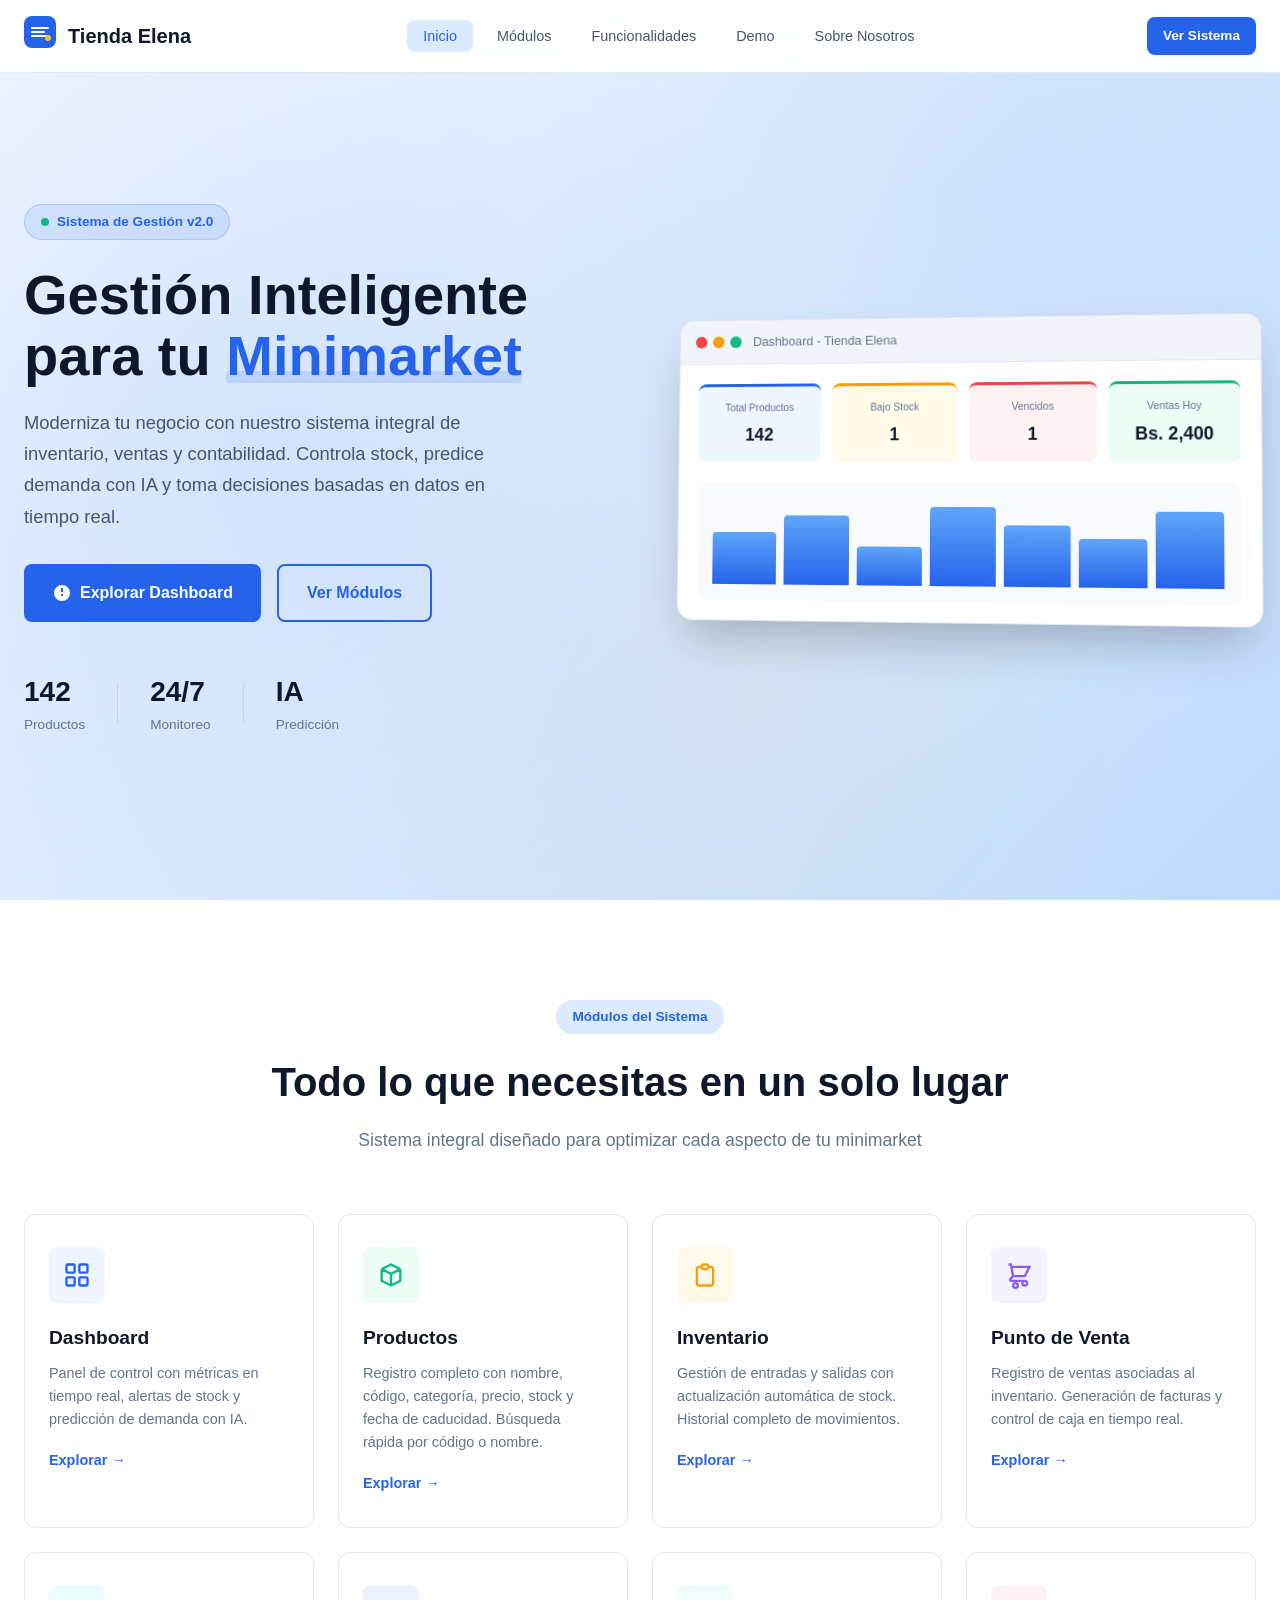
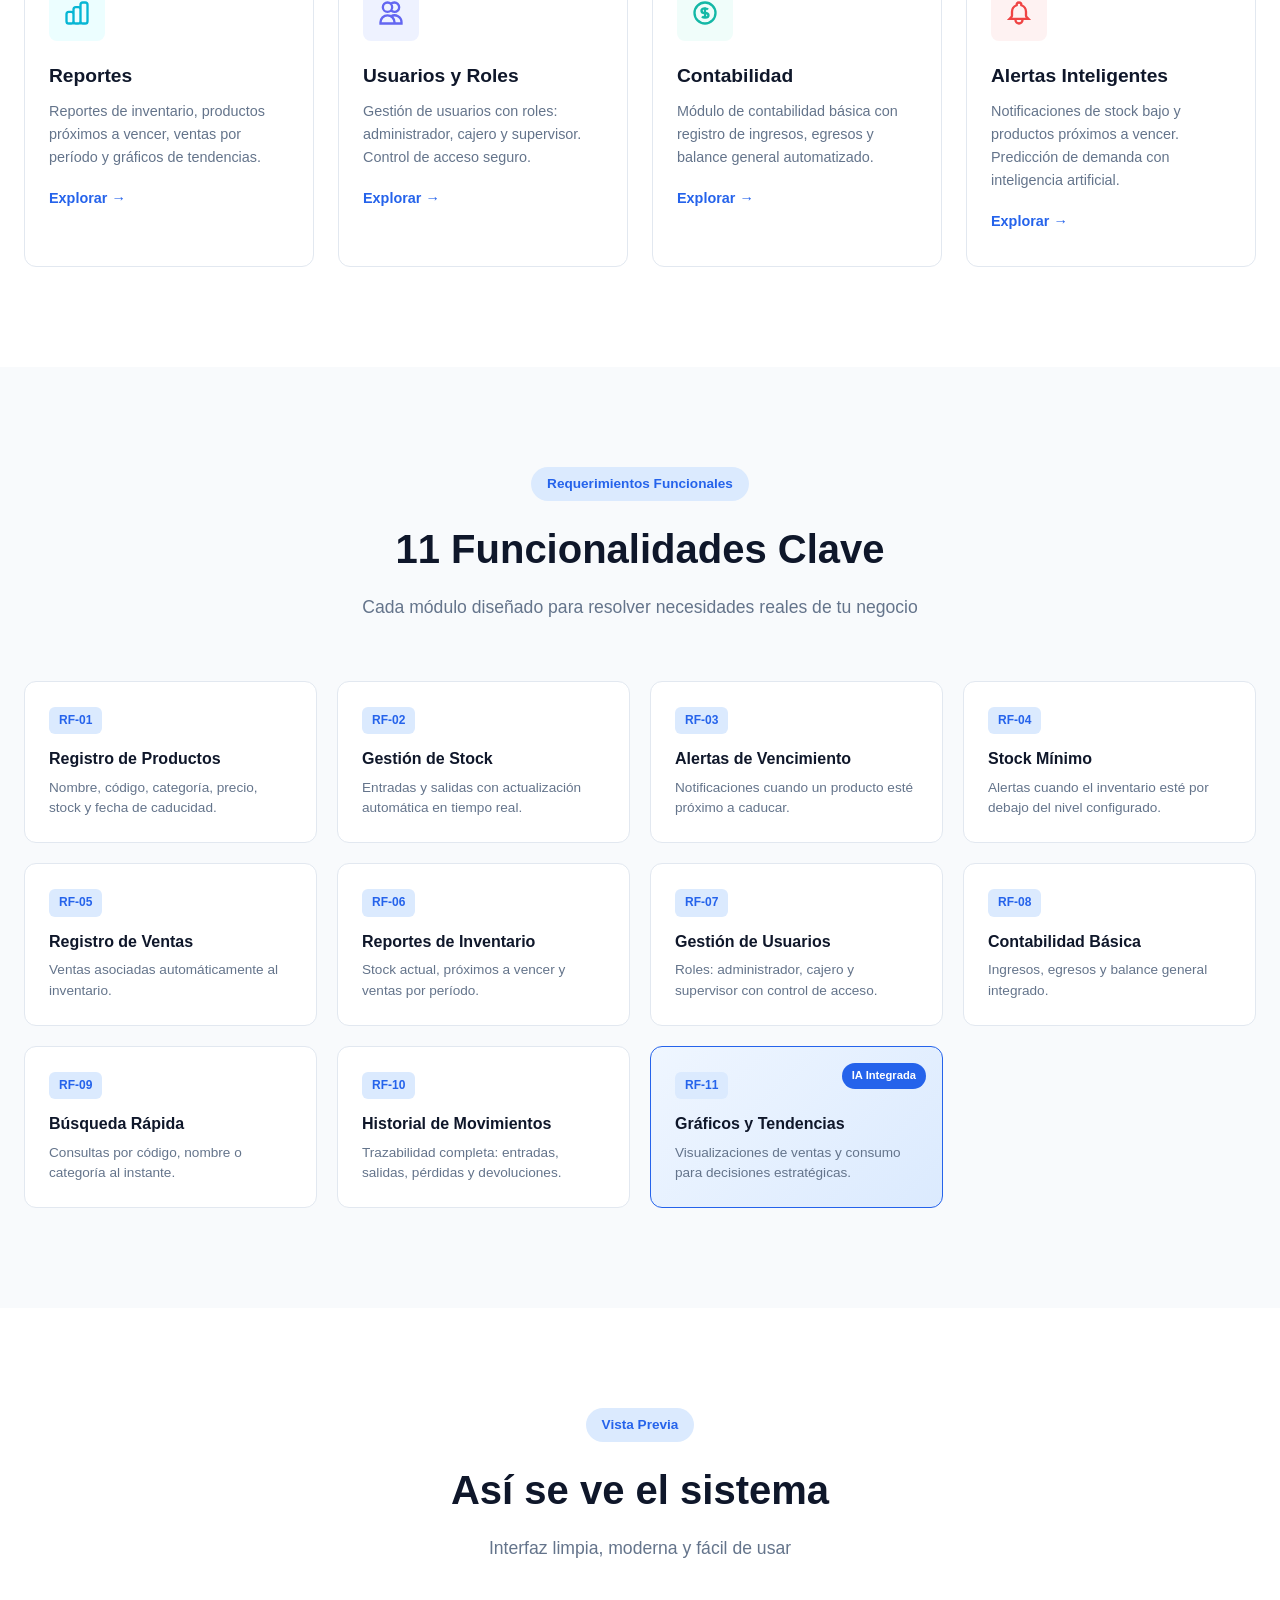
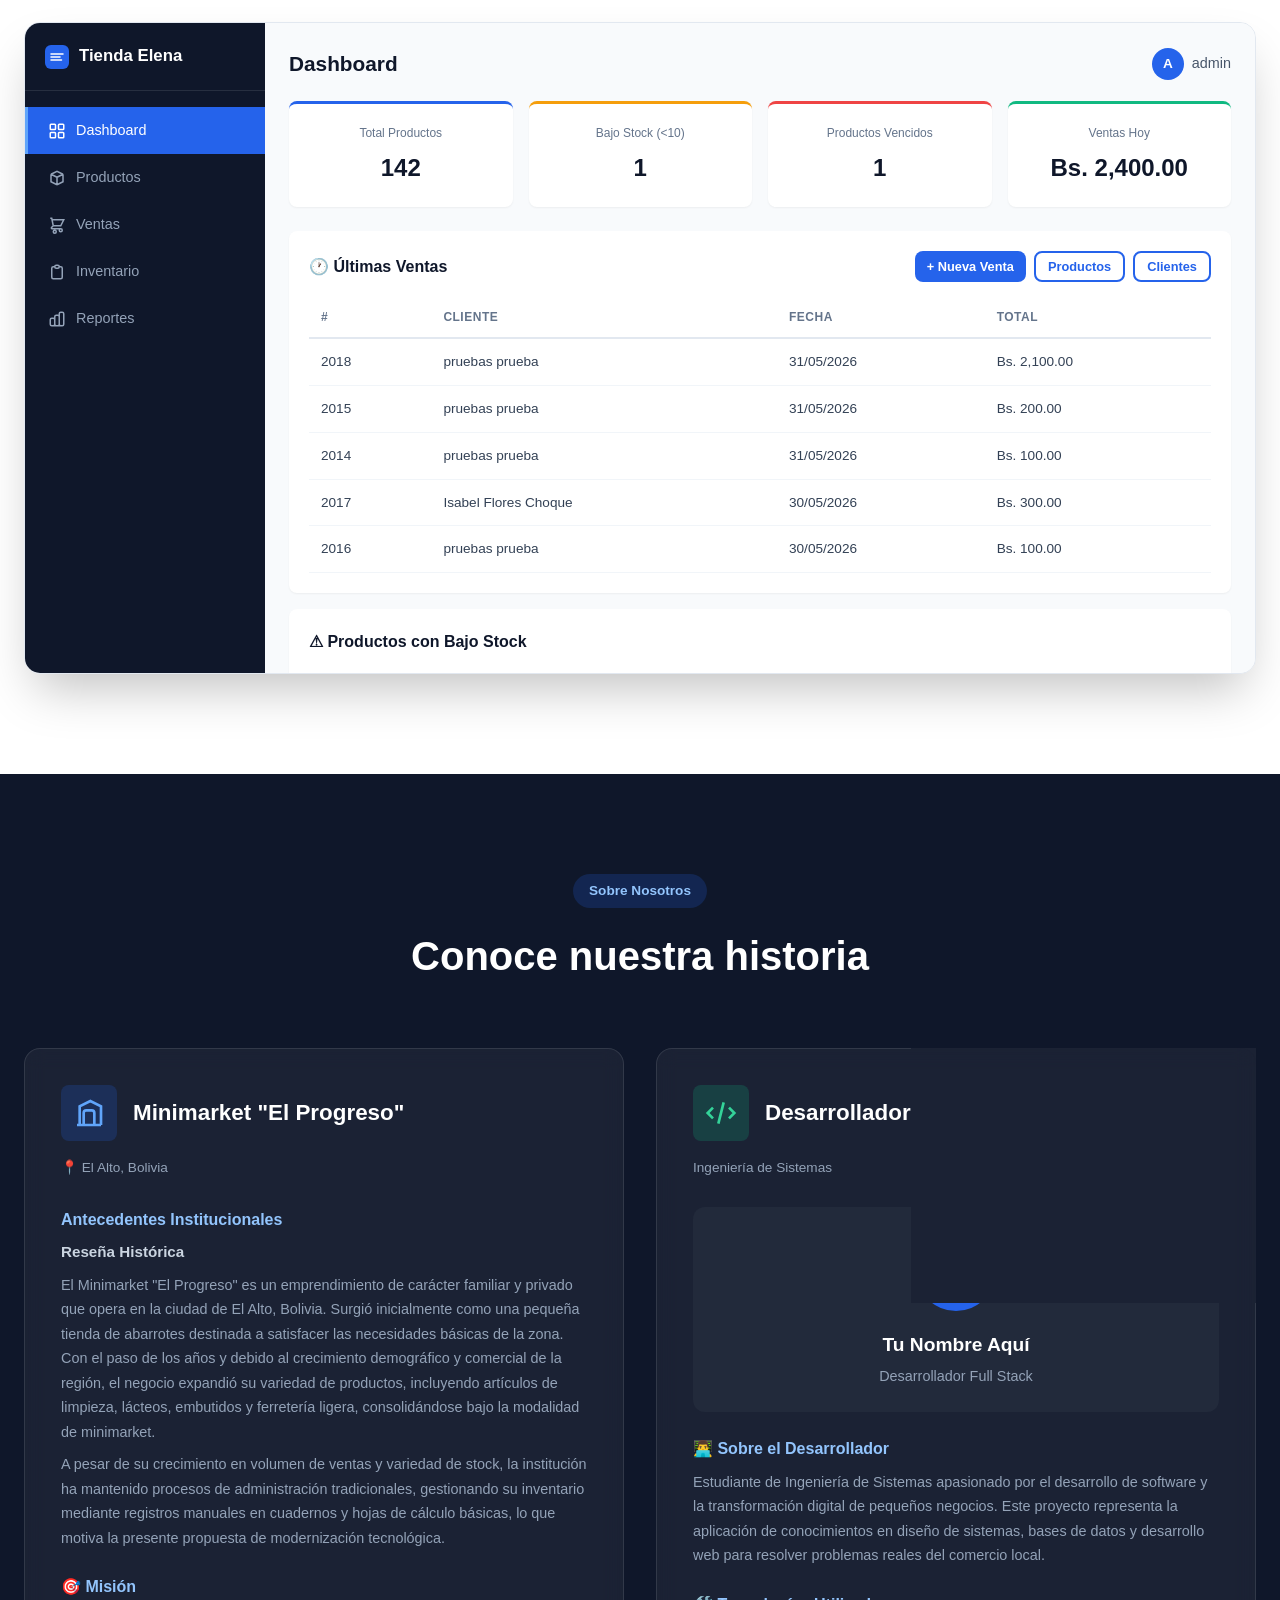
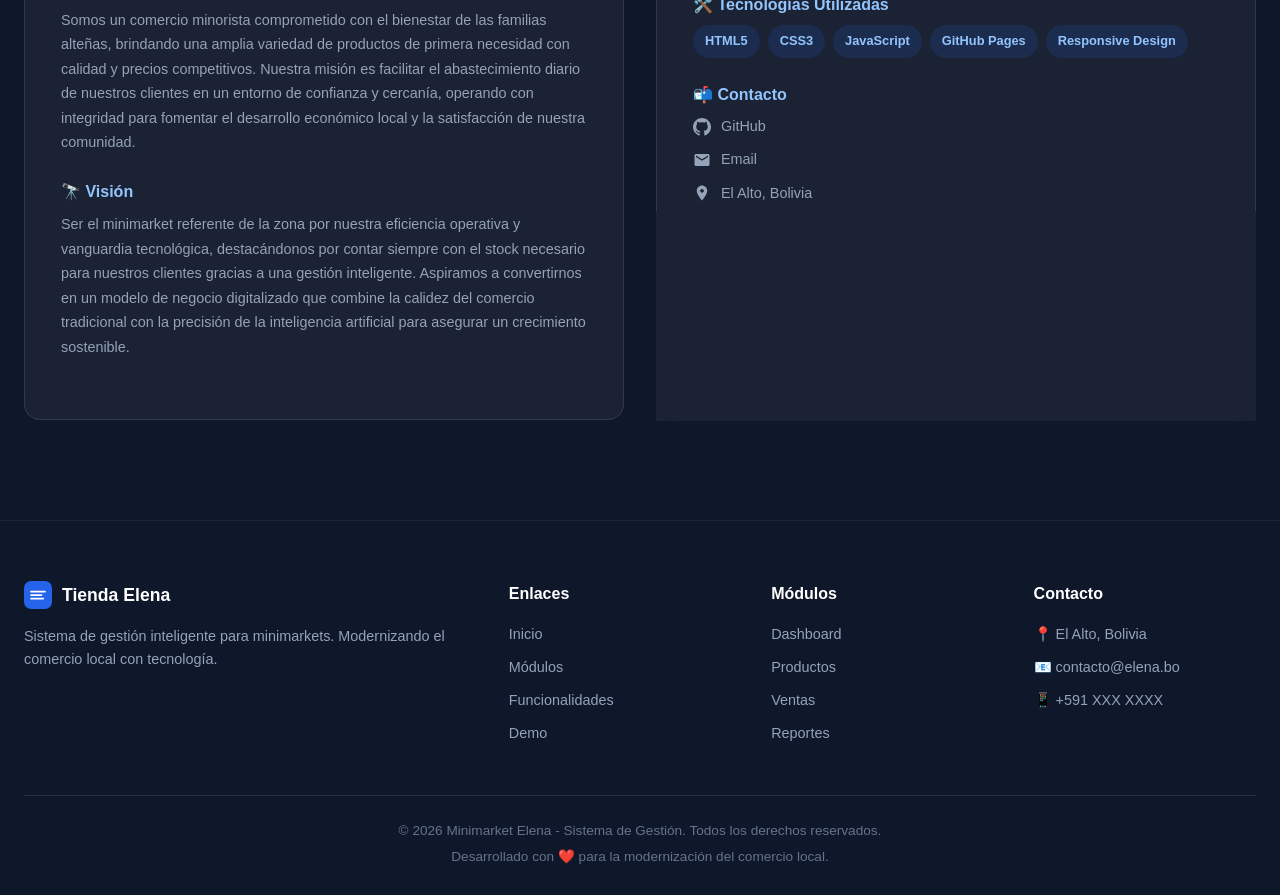
==== index.html @ dba4f172 "Merge branch 'main' of https://github.com/Fran05-73/LandingPage_TiendaElena" ====
<!DOCTYPE html>
<html lang="es">

<head>
  <meta charset="UTF-8">
  <meta name="viewport" content="width=device-width, initial-scale=1.0">
  <title>Minimarket Elena - Sistema de Gestión Inteligente</title>
  <link rel="stylesheet" href="css/style.css">
  <link rel="icon" href="assets/images/logo.svg" type="image/svg+xml">
</head>

<body>
  <!-- Navbar -->
  <nav class="navbar" id="navbar">
    <div class="nav-container">
      <div class="nav-brand">
        <div class="nav-logo">
          <svg width="32" height="32" viewBox="0 0 32 32" fill="none">
            <rect width="32" height="32" rx="8" fill="#2563eb" />
            <path d="M8 12h16M8 16h12M8 20h14" stroke="white" stroke-width="2" stroke-linecap="round" />
            <circle cx="24" cy="22" r="3" fill="#fbbf24" />
          </svg>
        </div>
        <span class="nav-title">Tienda Elena</span>
      </div>
      <ul class="nav-menu" id="navMenu">
        <li><a href="#inicio" class="nav-link active">Inicio</a></li>
        <li><a href="#modulos" class="nav-link">Módulos</a></li>
        <li><a href="#funcionalidades" class="nav-link">Funcionalidades</a></li>
        <li><a href="#demo" class="nav-link">Demo</a></li>
        <li><a href="#sobre-nosotros" class="nav-link">Sobre Nosotros</a></li>
      </ul>
      <div class="nav-actions">
        <a href="pages/dashboard.html" class="btn btn-primary btn-sm">Ver Sistema</a>
        <button class="nav-toggle" id="navToggle">
          <span></span><span></span><span></span>
        </button>
      </div>
    </div>
  </nav>

  <!-- Hero Section -->
  <section class="hero" id="inicio">
    <div class="hero-bg-pattern"></div>
    <div class="hero-container">
      <div class="hero-content">
        <div class="hero-badge">
          <span class="badge-dot"></span>
          Sistema de Gestión v2.0
        </div>
        <h1 class="hero-title">
          Gestión Inteligente para tu
          <span class="hero-highlight">Minimarket</span>
        </h1>
        <p class="hero-subtitle">
          Moderniza tu negocio con nuestro sistema integral de inventario, ventas y contabilidad.
          Controla stock, predice demanda con IA y toma decisiones basadas en datos en tiempo real.
        </p>
        <div class="hero-buttons">
          <a href="pages/dashboard.html" class="btn btn-primary btn-lg">
            <svg width="20" height="20" viewBox="0 0 20 20" fill="currentColor">
              <path d="M10 2a8 8 0 100 16 8 8 0 000-16zm1 11H9v-2h2v2zm0-4H9V5h2v4z" />
            </svg>
            Explorar Dashboard
          </a>
          <a href="#modulos" class="btn btn-outline btn-lg">
            Ver Módulos
          </a>
        </div>
        <div class="hero-stats">
          <div class="stat-item">
            <span class="stat-number">142</span>
            <span class="stat-label">Productos</span>
          </div>
          <div class="stat-divider"></div>
          <div class="stat-item">
            <span class="stat-number">24/7</span>
            <span class="stat-label">Monitoreo</span>
          </div>
          <div class="stat-divider"></div>
          <div class="stat-item">
            <span class="stat-number">IA</span>
            <span class="stat-label">Predicción</span>
          </div>
        </div>
      </div>
      <div class="hero-visual">
        <div class="dashboard-preview">
          <div class="preview-header">
            <div class="preview-dots">
              <span class="dot red"></span>
              <span class="dot yellow"></span>
              <span class="dot green"></span>
            </div>
            <span class="preview-title">Dashboard - Tienda Elena</span>
          </div>
          <div class="preview-body">
            <div class="preview-cards">
              <div class="preview-card card-blue">
                <span class="pc-label">Total Productos</span>
                <span class="pc-value">142</span>
              </div>
              <div class="preview-card card-orange">
                <span class="pc-label">Bajo Stock</span>
                <span class="pc-value">1</span>
              </div>
              <div class="preview-card card-red">
                <span class="pc-label">Vencidos</span>
                <span class="pc-value">1</span>
              </div>
              <div class="preview-card card-green">
                <span class="pc-label">Ventas Hoy</span>
                <span class="pc-value">Bs. 2,400</span>
              </div>
            </div>
            <div class="preview-chart">
              <div class="chart-bars">
                <div class="bar" style="height:60%"></div>
                <div class="bar" style="height:80%"></div>
                <div class="bar" style="height:45%"></div>
                <div class="bar" style="height:90%"></div>
                <div class="bar" style="height:70%"></div>
                <div class="bar" style="height:55%"></div>
                <div class="bar" style="height:85%"></div>
              </div>
            </div>
          </div>
        </div>
      </div>
    </div>
  </section>

  <!-- Módulos Section -->
  <section class="section" id="modulos">
    <div class="container">
      <div class="section-header">
        <span class="section-tag">Módulos del Sistema</span>
        <h2 class="section-title">Todo lo que necesitas en un solo lugar</h2>
        <p class="section-subtitle">Sistema integral diseñado para optimizar cada aspecto de tu minimarket</p>
      </div>
      <div class="modules-grid">
        <div class="module-card" data-module="dashboard">
          <div class="module-icon icon-blue">
            <svg width="28" height="28" viewBox="0 0 24 24" fill="none" stroke="currentColor" stroke-width="2">
              <rect x="3" y="3" width="7" height="7" rx="1" />
              <rect x="14" y="3" width="7" height="7" rx="1" />
              <rect x="3" y="14" width="7" height="7" rx="1" />
              <rect x="14" y="14" width="7" height="7" rx="1" />
            </svg>
          </div>
          <h3 class="module-title">Dashboard</h3>
          <p class="module-desc">Panel de control con métricas en tiempo real, alertas de stock y predicción de demanda
            con IA.</p>
          <a href="pages/dashboard.html" class="module-link">Explorar →</a>
        </div>
        <div class="module-card" data-module="productos">
          <div class="module-icon icon-green">
            <svg width="28" height="28" viewBox="0 0 24 24" fill="none" stroke="currentColor" stroke-width="2">
              <path d="M20 7l-8-4-8 4m16 0l-8 4m8-4v10l-8 4m0-10L4 7m8 4v10M4 7v10l8 4" />
            </svg>
          </div>
          <h3 class="module-title">Productos</h3>
          <p class="module-desc">Registro completo con nombre, código, categoría, precio, stock y fecha de caducidad.
            Búsqueda rápida por código o nombre.</p>
          <a href="pages/productos.html" class="module-link">Explorar →</a>
        </div>
        <div class="module-card" data-module="inventario">
          <div class="module-icon icon-orange">
            <svg width="28" height="28" viewBox="0 0 24 24" fill="none" stroke="currentColor" stroke-width="2">
              <path
                d="M9 5H7a2 2 0 00-2 2v12a2 2 0 002 2h10a2 2 0 002-2V7a2 2 0 00-2-2h-2M9 5a2 2 0 002 2h2a2 2 0 002-2M9 5a2 2 0 012-2h2a2 2 0 012 2" />
            </svg>
          </div>
          <h3 class="module-title">Inventario</h3>
          <p class="module-desc">Gestión de entradas y salidas con actualización automática de stock. Historial completo
            de movimientos.</p>
          <a href="pages/inventario.html" class="module-link">Explorar →</a>
        </div>
        <div class="module-card" data-module="ventas">
          <div class="module-icon icon-purple">
            <svg width="28" height="28" viewBox="0 0 24 24" fill="none" stroke="currentColor" stroke-width="2">
              <path
                d="M3 3h2l.4 2M7 13h10l4-8H5.4M7 13L5.4 5M7 13l-2.293 2.293c-.63.63-.184 1.707.707 1.707H17m0 0a2 2 0 100 4 2 2 0 000-4zm-8 2a2 2 0 100 4 2 2 0 000-4z" />
            </svg>
          </div>
          <h3 class="module-title">Punto de Venta</h3>
          <p class="module-desc">Registro de ventas asociadas al inventario. Generación de facturas y control de caja en
            tiempo real.</p>
          <a href="pages/ventas.html" class="module-link">Explorar →</a>
        </div>
        <div class="module-card" data-module="reportes">
          <div class="module-icon icon-cyan">
            <svg width="28" height="28" viewBox="0 0 24 24" fill="none" stroke="currentColor" stroke-width="2">
              <path
                d="M9 19v-6a2 2 0 00-2-2H5a2 2 0 00-2 2v6a2 2 0 002 2h2a2 2 0 002-2zm0 0V9a2 2 0 012-2h2a2 2 0 012 2v10m-6 0a2 2 0 002 2h2a2 2 0 002-2m0 0V5a2 2 0 012-2h2a2 2 0 012 2v14a2 2 0 01-2 2h-2a2 2 0 01-2-2z" />
            </svg>
          </div>
          <h3 class="module-title">Reportes</h3>
          <p class="module-desc">Reportes de inventario, productos próximos a vencer, ventas por período y gráficos de
            tendencias.</p>
          <a href="pages/reportes.html" class="module-link">Explorar →</a>
        </div>
        <div class="module-card" data-module="usuarios">
          <div class="module-icon icon-indigo">
            <svg width="28" height="28" viewBox="0 0 24 24" fill="none" stroke="currentColor" stroke-width="2">
              <path
                d="M12 4.354a4 4 0 110 5.292M15 21H3v-1a6 6 0 0112 0v1zm0 0h6v-1a6 6 0 00-9-5.197M13 7a4 4 0 11-8 0 4 4 0 018 0z" />
            </svg>
          </div>
          <h3 class="module-title">Usuarios y Roles</h3>
          <p class="module-desc">Gestión de usuarios con roles: administrador, cajero y supervisor. Control de acceso
            seguro.</p>
          <a href="pages/usuarios.html" class="module-link">Explorar →</a>
        </div>
        <div class="module-card" data-module="contabilidad">
          <div class="module-icon icon-teal">
            <svg width="28" height="28" viewBox="0 0 24 24" fill="none" stroke="currentColor" stroke-width="2">
              <path
                d="M12 8c-1.657 0-3 .895-3 2s1.343 2 3 2 3 .895 3 2-1.343 2-3 2m0-8c1.11 0 2.08.402 2.599 1M12 8V7m0 1v8m0 0v1m0-1c-1.11 0-2.08-.402-2.599-1M21 12a9 9 0 11-18 0 9 9 0 0118 0z" />
            </svg>
          </div>
          <h3 class="module-title">Contabilidad</h3>
          <p class="module-desc">Módulo de contabilidad básica con registro de ingresos, egresos y balance general
            automatizado.</p>
          <a href="pages/contabilidad.html" class="module-link">Explorar →</a>
        </div>
        <div class="module-card" data-module="alertas">
          <div class="module-icon icon-red">
            <svg width="28" height="28" viewBox="0 0 24 24" fill="none" stroke="currentColor" stroke-width="2">
              <path
                d="M15 17h5l-1.405-1.405A2.032 2.032 0 0118 14.158V11a6.002 6.002 0 00-4-5.659V5a2 2 0 10-4 0v.341C7.67 6.165 6 8.388 6 11v3.159c0 .538-.214 1.055-.595 1.436L4 17h5m6 0v1a3 3 0 11-6 0v-1m6 0H9" />
            </svg>
          </div>
          <h3 class="module-title">Alertas Inteligentes</h3>
          <p class="module-desc">Notificaciones de stock bajo y productos próximos a vencer. Predicción de demanda con
            inteligencia artificial.</p>
          <a href="pages/dashboard.html" class="module-link">Explorar →</a>
        </div>
      </div>
    </div>
  </section>

  <!-- Funcionalidades / RF Section -->
  <section class="section section-alt" id="funcionalidades">
    <div class="container">
      <div class="section-header">
        <span class="section-tag">Requerimientos Funcionales</span>
        <h2 class="section-title">11 Funcionalidades Clave</h2>
        <p class="section-subtitle">Cada módulo diseñado para resolver necesidades reales de tu negocio</p>
      </div>
      <div class="rf-grid">
        <div class="rf-card">
          <div class="rf-number">RF-01</div>
          <h4>Registro de Productos</h4>
          <p>Nombre, código, categoría, precio, stock y fecha de caducidad.</p>
        </div>
        <div class="rf-card">
          <div class="rf-number">RF-02</div>
          <h4>Gestión de Stock</h4>
          <p>Entradas y salidas con actualización automática en tiempo real.</p>
        </div>
        <div class="rf-card">
          <div class="rf-number">RF-03</div>
          <h4>Alertas de Vencimiento</h4>
          <p>Notificaciones cuando un producto esté próximo a caducar.</p>
        </div>
        <div class="rf-card">
          <div class="rf-number">RF-04</div>
          <h4>Stock Mínimo</h4>
          <p>Alertas cuando el inventario esté por debajo del nivel configurado.</p>
        </div>
        <div class="rf-card">
          <div class="rf-number">RF-05</div>
          <h4>Registro de Ventas</h4>
          <p>Ventas asociadas automáticamente al inventario.</p>
        </div>
        <div class="rf-card">
          <div class="rf-number">RF-06</div>
          <h4>Reportes de Inventario</h4>
          <p>Stock actual, próximos a vencer y ventas por período.</p>
        </div>
        <div class="rf-card">
          <div class="rf-number">RF-07</div>
          <h4>Gestión de Usuarios</h4>
          <p>Roles: administrador, cajero y supervisor con control de acceso.</p>
        </div>
        <div class="rf-card">
          <div class="rf-number">RF-08</div>
          <h4>Contabilidad Básica</h4>
          <p>Ingresos, egresos y balance general integrado.</p>
        </div>
        <div class="rf-card">
          <div class="rf-number">RF-09</div>
          <h4>Búsqueda Rápida</h4>
          <p>Consultas por código, nombre o categoría al instante.</p>
        </div>
        <div class="rf-card">
          <div class="rf-number">RF-10</div>
          <h4>Historial de Movimientos</h4>
          <p>Trazabilidad completa: entradas, salidas, pérdidas y devoluciones.</p>
        </div>
        <div class="rf-card rf-card-featured">
          <div class="rf-number">RF-11</div>
          <h4>Gráficos y Tendencias</h4>
          <p>Visualizaciones de ventas y consumo para decisiones estratégicas.</p>
          <span class="rf-badge">IA Integrada</span>
        </div>
      </div>
    </div>
  </section>

  <!-- Demo Interactiva -->
  <section class="section" id="demo">
    <div class="container">
      <div class="section-header">
        <span class="section-tag">Vista Previa</span>
        <h2 class="section-title">Así se ve el sistema</h2>
        <p class="section-subtitle">Interfaz limpia, moderna y fácil de usar</p>
      </div>
      <div class="demo-container">
        <div class="demo-sidebar">
          <div class="demo-sidebar-brand">
            <svg width="24" height="24" viewBox="0 0 32 32" fill="none">
              <rect width="32" height="32" rx="8" fill="#2563eb" />
              <path d="M8 12h16M8 16h12M8 20h14" stroke="white" stroke-width="2" stroke-linecap="round" />
            </svg>
            <span>Tienda Elena</span>
          </div>
          <ul class="demo-sidebar-menu">
            <li class="active" data-tab="tab-dashboard">
              <svg width="18" height="18" viewBox="0 0 24 24" fill="none" stroke="currentColor" stroke-width="2">
                <rect x="3" y="3" width="7" height="7" rx="1" />
                <rect x="14" y="3" width="7" height="7" rx="1" />
                <rect x="3" y="14" width="7" height="7" rx="1" />
                <rect x="14" y="14" width="7" height="7" rx="1" />
              </svg>
              Dashboard
            </li>
            <li data-tab="tab-productos">
              <svg width="18" height="18" viewBox="0 0 24 24" fill="none" stroke="currentColor" stroke-width="2">
                <path d="M20 7l-8-4-8 4m16 0l-8 4m8-4v10l-8 4m0-10L4 7m8 4v10M4 7v10l8 4" />
              </svg>
              Productos
            </li>
            <li data-tab="tab-ventas">
              <svg width="18" height="18" viewBox="0 0 24 24" fill="none" stroke="currentColor" stroke-width="2">
                <path
                  d="M3 3h2l.4 2M7 13h10l4-8H5.4M7 13L5.4 5M7 13l-2.293 2.293c-.63.63-.184 1.707.707 1.707H17m0 0a2 2 0 100 4 2 2 0 000-4zm-8 2a2 2 0 100 4 2 2 0 000-4z" />
              </svg>
              Ventas
            </li>
            <li data-tab="tab-inventario">
              <svg width="18" height="18" viewBox="0 0 24 24" fill="none" stroke="currentColor" stroke-width="2">
                <path
                  d="M9 5H7a2 2 0 00-2 2v12a2 2 0 002 2h10a2 2 0 002-2V7a2 2 0 00-2-2h-2M9 5a2 2 0 002 2h2a2 2 0 002-2M9 5a2 2 0 012-2h2a2 2 0 012 2" />
              </svg>
              Inventario
            </li>
            <li data-tab="tab-reportes">
              <svg width="18" height="18" viewBox="0 0 24 24" fill="none" stroke="currentColor" stroke-width="2">
                <path
                  d="M9 19v-6a2 2 0 00-2-2H5a2 2 0 00-2 2v6a2 2 0 002 2h2a2 2 0 002-2zm0 0V9a2 2 0 012-2h2a2 2 0 012 2v10m-6 0a2 2 0 002 2h2a2 2 0 002-2m0 0V5a2 2 0 012-2h2a2 2 0 012 2v14a2 2 0 01-2 2h-2a2 2 0 01-2-2z" />
              </svg>
              Reportes
            </li>
          </ul>
        </div>
        <div class="demo-content">
          <!-- Tab Dashboard -->
          <div class="demo-tab active" id="tab-dashboard">
            <div class="demo-topbar">
              <h3>Dashboard</h3>
              <div class="demo-user">
                <span class="demo-user-avatar">A</span>
                <span>admin</span>
              </div>
            </div>
            <div class="demo-cards-row">
              <div class="demo-stat-card border-blue">
                <span class="dsc-label">Total Productos</span>
                <span class="dsc-value">142</span>
              </div>
              <div class="demo-stat-card border-orange">
                <span class="dsc-label">Bajo Stock (&lt;10)</span>
                <span class="dsc-value">1</span>
              </div>
              <div class="demo-stat-card border-red">
                <span class="dsc-label">Productos Vencidos</span>
                <span class="dsc-value">1</span>
              </div>
              <div class="demo-stat-card border-green">
                <span class="dsc-label">Ventas Hoy</span>
                <span class="dsc-value">Bs. 2,400.00</span>
              </div>
            </div>
            <div class="demo-table-section">
              <div class="demo-table-header">
                <h4>🕐 Últimas Ventas</h4>
                <div class="demo-table-actions">
                  <button class="btn btn-primary btn-xs">+ Nueva Venta</button>
                  <button class="btn btn-outline btn-xs">Productos</button>
                  <button class="btn btn-outline btn-xs">Clientes</button>
                </div>
              </div>
              <table class="demo-table">
                <thead>
                  <tr>
                    <th>#</th>
                    <th>Cliente</th>
                    <th>Fecha</th>
                    <th>Total</th>
                  </tr>
                </thead>
                <tbody>
                  <tr>
                    <td>2018</td>
                    <td>pruebas prueba</td>
                    <td>31/05/2026</td>
                    <td>Bs. 2,100.00</td>
                  </tr>
                  <tr>
                    <td>2015</td>
                    <td>pruebas prueba</td>
                    <td>31/05/2026</td>
                    <td>Bs. 200.00</td>
                  </tr>
                  <tr>
                    <td>2014</td>
                    <td>pruebas prueba</td>
                    <td>31/05/2026</td>
                    <td>Bs. 100.00</td>
                  </tr>
                  <tr>
                    <td>2017</td>
                    <td>Isabel Flores Choque</td>
                    <td>30/05/2026</td>
                    <td>Bs. 300.00</td>
                  </tr>
                  <tr>
                    <td>2016</td>
                    <td>pruebas prueba</td>
                    <td>30/05/2026</td>
                    <td>Bs. 100.00</td>
                  </tr>
                </tbody>
              </table>
            </div>
            <div class="demo-table-section">
              <div class="demo-table-header">
                <h4>⚠ Productos con Bajo Stock</h4>
              </div>
              <table class="demo-table">
                <thead>
                  <tr>
                    <th>Producto</th>
                    <th>SKU</th>
                    <th>Stock Actual</th>
                  </tr>
                </thead>
                <tbody>
                  <tr>
                    <td>Bolso de mano mujer</td>
                    <td><span class="sku-badge">PROD-0150</span></td>
                    <td class="text-danger"><strong>5</strong></td>
                  </tr>
                </tbody>
              </table>
            </div>
          </div>

          <!-- Tab Productos -->
          <div class="demo-tab" id="tab-productos">
            <div class="demo-topbar">
              <h3>Productos</h3>
              <div class="demo-user">
                <span class="demo-user-avatar">A</span>
                <span>admin</span>
              </div>
            </div>
            <div class="demo-toolbar">
              <input type="text" placeholder=" Buscar por código, nombre o categoría..." class="demo-search">
              <button class="btn btn-primary btn-sm">+ Nuevo Producto</button>
            </div>
            <table class="demo-table">
              <thead>
                <tr>
                  <th>Código</th>
                  <th>Nombre</th>
                  <th>Categoría</th>
                  <th>Precio</th>
                  <th>Stock</th>
                  <th>Vencimiento</th>
                  <th>Estado</th>
                </tr>
              </thead>
              <tbody>
                <tr>
                  <td>PROD-0001</td>
                  <td>Cafetera Delonghi</td>
                  <td>Electrodomésticos</td>
                  <td>Bs. 450.00</td>
                  <td>114</td>
                  <td>—</td>
                  <td><span class="status-badge status-ok">Disponible</span></td>
                </tr>
                <tr>
                  <td>PROD-0002</td>
                  <td>Drone para niños</td>
                  <td>Juguetes</td>
                  <td>Bs. 280.00</td>
                  <td>155</td>
                  <td>—</td>
                  <td><span class="status-badge status-ok">Disponible</span></td>
                </tr>
                <tr>
                  <td>PROD-0150</td>
                  <td>Bolso de mano mujer</td>
                  <td>Accesorios</td>
                  <td>Bs. 120.00</td>
                  <td>5</td>
                  <td>—</td>
                  <td><span class="status-badge status-low">Stock Bajo</span></td>
                </tr>
                <tr>
                  <td>PROD-0089</td>
                  <td>Leche entera 1L</td>
                  <td>Lácteos</td>
                  <td>Bs. 8.50</td>
                  <td>45</td>
                  <td>15/06/2026</td>
                  <td><span class="status-badge status-warning">Por Vencer</span></td>
                </tr>
                <tr>
                  <td>PROD-0201</td>
                  <td>Yogurt natural 500ml</td>
                  <td>Lácteos</td>
                  <td>Bs. 6.00</td>
                  <td>12</td>
                  <td>05/06/2026</td>
                  <td><span class="status-badge status-warning">Por Vencer</span></td>
                </tr>
                <tr>
                  <td>PROD-0045</td>
                  <td>Jabón en polvo 1kg</td>
                  <td>Limpieza</td>
                  <td>Bs. 15.00</td>
                  <td>80</td>
                  <td>—</td>
                  <td><span class="status-badge status-ok">Disponible</span></td>
                </tr>
              </tbody>
            </table>
          </div>

          <!-- Tab Ventas -->
          <div class="demo-tab" id="tab-ventas">
            <div class="demo-topbar">
              <h3>Punto de Venta</h3>
              <div class="demo-user">
                <span class="demo-user-avatar">C</span>
                <span>cajero01</span>
              </div>
            </div>
            <div class="pos-layout">
              <div class="pos-products">
                <h4>Productos</h4>
                <input type="text" placeholder="Escanear código o buscar..." class="demo-search">
                <div class="pos-product-list">
                  <div class="pos-item" onclick="addToCart(this)">
                    <span class="pos-item-name">Cafetera Delonghi</span>
                    <span class="pos-item-price">Bs. 450.00</span>
                  </div>
                  <div class="pos-item" onclick="addToCart(this)">
                    <span class="pos-item-name">Drone para niños</span>
                    <span class="pos-item-price">Bs. 280.00</span>
                  </div>
                  <div class="pos-item" onclick="addToCart(this)">
                    <span class="pos-item-name">Muñeca Barbie fashionista</span>
                    <span class="pos-item-price">Bs. 95.00</span>
                  </div>
                  <div class="pos-item" onclick="addToCart(this)">
                    <span class="pos-item-name">Lentes de sol polarizados</span>
                    <span class="pos-item-price">Bs. 65.00</span>
                  </div>
                  <div class="pos-item" onclick="addToCart(this)">
                    <span class="pos-item-name">Leche entera 1L</span>
                    <span class="pos-item-price">Bs. 8.50</span>
                  </div>
                  <div class="pos-item" onclick="addToCart(this)">
                    <span class="pos-item-name">Jabón en polvo 1kg</span>
                    <span class="pos-item-price">Bs. 15.00</span>
                  </div>
                </div>
              </div>
              <div class="pos-cart">
                <h4> Carrito de Venta</h4>
                <div class="pos-cart-items" id="cartItems">
                  <p class="pos-empty">Agrega productos al carrito</p>
                </div>
                <div class="pos-cart-total">
                  <div class="pos-total-row">
                    <span>Subtotal:</span>
                    <span id="cartSubtotal">Bs. 0.00</span>
                  </div>
                  <div class="pos-total-row pos-total-final">
                    <span>TOTAL:</span>
                    <span id="cartTotal">Bs. 0.00</span>
                  </div>
                </div>
                <button class="btn btn-primary btn-block" onclick="completeSale()">💰 Completar Venta</button>
              </div>
            </div>
          </div>

          <!-- Tab Inventario -->
          <div class="demo-tab" id="tab-inventario">
            <div class="demo-topbar">
              <h3>Gestión de Inventario</h3>
              <div class="demo-user">
                <span class="demo-user-avatar">A</span>
                <span>admin</span>
              </div>
            </div>
            <div class="demo-toolbar">
              <button class="btn btn-primary btn-sm"> Entrada de Mercancía</button>
              <button class="btn btn-outline btn-sm">📤 Salida de Mercancía</button>
              <button class="btn btn-outline btn-sm">📋 Historial</button>
            </div>
            <table class="demo-table">
              <thead>
                <tr>
                  <th>ID</th>
                  <th>Tipo</th>
                  <th>Producto</th>
                  <th>Cantidad</th>
                  <th>Fecha</th>
                  <th>Usuario</th>
                  <th>Motivo</th>
                </tr>
              </thead>
              <tbody>
                <tr>
                  <td>MV-001</td>
                  <td><span class="type-badge type-in"> Entrada</span></td>
                  <td>Cafetera Delonghi</td>
                  <td>+20</td>
                  <td>31/05/2026</td>
                  <td>admin</td>
                  <td>Compra proveedor</td>
                </tr>
                <tr>
                  <td>MV-002</td>
                  <td><span class="type-badge type-out"> Salida</span></td>
                  <td>Drone para niños</td>
                  <td>-5</td>
                  <td>31/05/2026</td>
                  <td>cajero01</td>
                  <td>Venta #2018</td>
                </tr>
                <tr>
                  <td>MV-003</td>
                  <td><span class="type-badge type-out">📤 Salida</span></td>
                  <td>Leche entera 1L</td>
                  <td>-10</td>
                  <td>30/05/2026</td>
                  <td>cajero01</td>
                  <td>Venta #2017</td>
                </tr>
                <tr>
                  <td>MV-004</td>
                  <td><span class="type-badge type-loss"> Pérdida</span></td>
                  <td>Yogurt natural 500ml</td>
                  <td>-3</td>
                  <td>29/05/2026</td>
                  <td>admin</td>
                  <td>Vencido</td>
                </tr>
                <tr>
                  <td>MV-005</td>
                  <td><span class="type-badge type-return">↩ Devolución</span></td>
                  <td>Jabón en polvo 1kg</td>
                  <td>+2</td>
                  <td>28/05/2026</td>
                  <td>supervisor</td>
                  <td>Devolución cliente</td>
                </tr>
              </tbody>
            </table>
          </div>

          <!-- Tab Reportes -->
          <div class="demo-tab" id="tab-reportes">
            <div class="demo-topbar">
              <h3>Reportes y Analíticas</h3>
              <div class="demo-user">
                <span class="demo-user-avatar">S</span>
                <span>supervisor</span>
              </div>
            </div>
            <div class="reports-grid">
              <div class="report-card">
                <h4>📊 Ventas por Período</h4>
                <div class="mini-chart">
                  <div class="mini-bar" style="height:40%"></div>
                  <div class="mini-bar" style="height:65%"></div>
                  <div class="mini-bar" style="height:50%"></div>
                  <div class="mini-bar" style="height:80%"></div>
                  <div class="mini-bar" style="height:70%"></div>
                  <div class="mini-bar" style="height:90%"></div>
                  <div class="mini-bar" style="height:75%"></div>
                </div>
                <p class="report-summary">Total: <strong>Bs. 18,450.00</strong> esta semana</p>
              </div>
              <div class="report-card">
                <h4>📦 Productos en Stock</h4>
                <div class="report-stat-big">142</div>
                <p class="report-summary">138 disponibles · 4 bajo stock</p>
              </div>
              <div class="report-card">
                <h4> Próximos a Vencer</h4>
                <div class="report-stat-big text-warning">7</div>
                <p class="report-summary">Productos con vencimiento en &lt; 30 días</p>
              </div>
              <div class="report-card">
                <h4>🤖 Predicción IA - Semana 23</h4>
                <table class="mini-table">
                  <tr>
                    <td>Cafetera Delonghi</td>
                    <td>Demanda: 4.00</td>
                    <td><span class="status-badge status-ok">Stock Seguro</span></td>
                  </tr>
                  <tr>
                    <td>Drone para niños</td>
                    <td>Demanda: 3.75</td>
                    <td><span class="status-badge status-ok">Stock Seguro</span></td>
                  </tr>
                  <tr>
                    <td>Muñeca Barbie</td>
                    <td>Demanda: 3.75</td>
                    <td><span class="status-badge status-ok">Stock Seguro</span></td>
                  </tr>
                </table>
              </div>
            </div>
          </div>
        </div>
      </div>
    </div>
  </section>

  <!-- Sobre Nosotros -->
  <section class="section section-dark" id="sobre-nosotros">
    <div class="container">
      <div class="section-header">
        <span class="section-tag section-tag-light">Sobre Nosotros</span>
        <h2 class="section-title text-white">Conoce nuestra historia</h2>
      </div>
      <div class="about-grid">
        <!-- Info Empresa -->
        <div class="about-card about-company">
          <div class="about-card-header">
            <div class="about-icon">
              <svg width="32" height="32" viewBox="0 0 24 24" fill="none" stroke="currentColor" stroke-width="2">
                <path d="M3 21h18M5 21V7l8-4 8 4v14M8 21v-9a2 2 0 012-2h4a2 2 0 012 2v9" />
              </svg>
            </div>
            <h3>Minimarket "El Progreso"</h3>
            <span class="about-location">📍 El Alto, Bolivia</span>
          </div>

          <div class="about-section">
            <h4> Antecedentes Institucionales</h4>
            <h5>Reseña Histórica</h5>
            <p>El Minimarket "El Progreso" es un emprendimiento de carácter familiar y privado que opera en la ciudad de
              El Alto, Bolivia. Surgió inicialmente como una pequeña tienda de abarrotes destinada a satisfacer las
              necesidades básicas de la zona. Con el paso de los años y debido al crecimiento demográfico y comercial de
              la región, el negocio expandió su variedad de productos, incluyendo artículos de limpieza, lácteos,
              embutidos y ferretería ligera, consolidándose bajo la modalidad de minimarket.</p>
            <p>A pesar de su crecimiento en volumen de ventas y variedad de stock, la institución ha mantenido procesos
              de administración tradicionales, gestionando su inventario mediante registros manuales en cuadernos y
              hojas de cálculo básicas, lo que motiva la presente propuesta de modernización tecnológica.</p>
          </div>

          <div class="about-section">
            <h4>🎯 Misión</h4>
            <p>Somos un comercio minorista comprometido con el bienestar de las familias alteñas, brindando una amplia
              variedad de productos de primera necesidad con calidad y precios competitivos. Nuestra misión es facilitar
              el abastecimiento diario de nuestros clientes en un entorno de confianza y cercanía, operando con
              integridad para fomentar el desarrollo económico local y la satisfacción de nuestra comunidad.</p>
          </div>

          <div class="about-section">
            <h4>🔭 Visión</h4>
            <p>Ser el minimarket referente de la zona por nuestra eficiencia operativa y vanguardia tecnológica,
              destacándonos por contar siempre con el stock necesario para nuestros clientes gracias a una gestión
              inteligente. Aspiramos a convertirnos en un modelo de negocio digitalizado que combine la calidez del
              comercio tradicional con la precisión de la inteligencia artificial para asegurar un crecimiento
              sostenible.</p>
          </div>
        </div>

        <!-- Info Desarrollador -->
        <div class="about-card about-developer">
          <div class="about-card-header">
            <div class="about-icon developer-icon">
              <svg width="32" height="32" viewBox="0 0 24 24" fill="none" stroke="currentColor" stroke-width="2">
                <path d="M10 20l4-16m4 4l4 4-4 4M6 16l-4-4 4-4" />
              </svg>
            </div>
            <h3>Desarrollador</h3>
            <span class="about-role">Ingeniería de Sistemas</span>
          </div>

                    <div class="developer-profile">
                        <div class="developer-avatar">
                            <svg width="80" height="80" viewBox="0 0 80 80" fill="none">
                                <circle cx="40" cy="40" r="40" fill="#2563eb"/>
                                <circle cx="40" cy="30" r="12" fill="white"/>
                                <path d="M20 65c0-11 9-20 20-20s20 9 20 20" fill="white"/>
                            </svg>
                        </div>
                        <h4 class="developer-name">Tu Nombre Aquí</h4>
                        <p class="developer-title">Desarrollador Full Stack</p>
                    </div>

          <div class="about-section">
            <h4>👨‍💻 Sobre el Desarrollador</h4>
            <p>Estudiante de Ingeniería de Sistemas apasionado por el desarrollo de software y la transformación digital
              de pequeños negocios. Este proyecto representa la aplicación de conocimientos en diseño de sistemas, bases
              de datos y desarrollo web para resolver problemas reales del comercio local.</p>
          </div>

          <div class="about-section">
            <h4>🛠️ Tecnologías Utilizadas</h4>
            <div class="tech-stack">
              <span class="tech-badge">HTML5</span>
              <span class="tech-badge">CSS3</span>
              <span class="tech-badge">JavaScript</span>
              <span class="tech-badge">GitHub Pages</span>
              <span class="tech-badge">Responsive Design</span>
            </div>
          </div>

          <div class="about-section">
            <h4>📬 Contacto</h4>
            <div class="contact-links">
              <a href="#" class="contact-link">
                <svg width="18" height="18" viewBox="0 0 24 24" fill="currentColor">
                  <path
                    d="M12 0c-6.626 0-12 5.373-12 12 0 5.302 3.438 9.8 8.207 11.387.599.111.793-.261.793-.577v-2.234c-3.338.726-4.033-1.416-4.033-1.416-.546-1.387-1.333-1.756-1.333-1.756-1.089-.745.083-.729.083-.729 1.205.084 1.839 1.237 1.839 1.237 1.07 1.834 2.807 1.304 3.492.997.107-.775.418-1.305.762-1.604-2.665-.305-5.467-1.334-5.467-5.931 0-1.311.469-2.381 1.236-3.221-.124-.303-.535-1.524.117-3.176 0 0 1.008-.322 3.301 1.23.957-.266 1.983-.399 3.003-.404 1.02.005 2.047.138 3.006.404 2.291-1.552 3.297-1.23 3.297-1.23.653 1.653.242 2.874.118 3.176.77.84 1.235 1.911 1.235 3.221 0 4.609-2.807 5.624-5.479 5.921.43.372.823 1.102.823 2.222v3.293c0 .319.192.694.801.576 4.765-1.589 8.199-6.086 8.199-11.386 0-6.627-5.373-12-12-12z" />
                </svg>
                GitHub
              </a>
              <a href="#" class="contact-link">
                <svg width="18" height="18" viewBox="0 0 24 24" fill="currentColor">
                  <path
                    d="M20 4H4c-1.1 0-1.99.9-1.99 2L2 18c0 1.1.9 2 2 2h16c1.1 0 2-.9 2-2V6c0-1.1-.9-2-2-2zm0 4l-8 5-8-5V6l8 5 8-5v2z" />
                </svg>
                Email
              </a>
              <a href="#" class="contact-link">
                <svg width="18" height="18" viewBox="0 0 24 24" fill="currentColor">
                  <path
                    d="M12 2C8.13 2 5 5.13 5 9c0 5.25 7 13 7 13s7-7.75 7-13c0-3.87-3.13-7-7-7zm0 9.5c-1.38 0-2.5-1.12-2.5-2.5s1.12-2.5 2.5-2.5 2.5 1.12 2.5 2.5-1.12 2.5-2.5 2.5z" />
                </svg>
                El Alto, Bolivia
              </a>
            </div>
          </div>
        </div>
      </div>
    </div>
  </section>

  <!-- Footer -->
  <footer class="footer">
    <div class="container">
      <div class="footer-content">
        <div class="footer-brand">
          <div class="footer-logo">
            <svg width="28" height="28" viewBox="0 0 32 32" fill="none">
              <rect width="32" height="32" rx="8" fill="#2563eb" />
              <path d="M8 12h16M8 16h12M8 20h14" stroke="white" stroke-width="2" stroke-linecap="round" />
            </svg>
            <span>Tienda Elena</span>
          </div>
          <p>Sistema de gestión inteligente para minimarkets. Modernizando el comercio local con tecnología.</p>
        </div>
        <div class="footer-links">
          <h4>Enlaces</h4>
          <ul>
            <li><a href="#inicio">Inicio</a></li>
            <li><a href="#modulos">Módulos</a></li>
            <li><a href="#funcionalidades">Funcionalidades</a></li>
            <li><a href="#demo">Demo</a></li>
          </ul>
        </div>
        <div class="footer-links">
          <h4>Módulos</h4>
          <ul>
            <li><a href="pages/dashboard.html">Dashboard</a></li>
            <li><a href="pages/productos.html">Productos</a></li>
            <li><a href="pages/ventas.html">Ventas</a></li>
            <li><a href="pages/reportes.html">Reportes</a></li>
          </ul>
        </div>
        <div class="footer-links">
          <h4>Contacto</h4>
          <ul>
            <li>📍 El Alto, Bolivia</li>
            <li>📧 contacto@elena.bo</li>
            <li>📱 +591 XXX XXXX</li>
          </ul>
        </div>
      </div>
      <div class="footer-bottom">
        <p>&copy; 2026 Minimarket Elena - Sistema de Gestión. Todos los derechos reservados.</p>
        <p>Desarrollado con ❤️ para la modernización del comercio local.</p>
      </div>
    </div>
  </footer>

  <!-- Botón volver arriba -->
  <button class="scroll-top" id="scrollTop">↑</button>

  <script src="js/script.js"></script>
</body>

</html>
---- css/style.css ----
/* ============================================
   MINIMARKET ELENA - LANDING PAGE STYLES
   ============================================ */

/* Reset & Base */
*, *::before, *::after {
    margin: 0;
    padding: 0;
    box-sizing: border-box;
}

:root {
    --primary: #2563eb;
    --primary-dark: #1d4ed8;
    --primary-light: #dbeafe;
    --secondary: #0f172a;
    --accent: #f59e0b;
    --success: #10b981;
    --danger: #ef4444;
    --warning: #f59e0b;
    --info: #06b6d4;
    --purple: #8b5cf6;
    --indigo: #6366f1;
    --teal: #14b8a6;
    --gray-50: #f8fafc;
    --gray-100: #f1f5f9;
    --gray-200: #e2e8f0;
    --gray-300: #cbd5e1;
    --gray-400: #94a3b8;
    --gray-500: #64748b;
    --gray-600: #475569;
    --gray-700: #334155;
    --gray-800: #1e293b;
    --gray-900: #0f172a;
    --white: #ffffff;
    --shadow-sm: 0 1px 2px rgba(0,0,0,0.05);
    --shadow: 0 4px 6px -1px rgba(0,0,0,0.1), 0 2px 4px -2px rgba(0,0,0,0.1);
    --shadow-md: 0 10px 15px -3px rgba(0,0,0,0.1), 0 4px 6px -4px rgba(0,0,0,0.1);
    --shadow-lg: 0 20px 25px -5px rgba(0,0,0,0.1), 0 8px 10px -6px rgba(0,0,0,0.1);
    --shadow-xl: 0 25px 50px -12px rgba(0,0,0,0.25);
    --radius: 12px;
    --radius-sm: 8px;
    --radius-lg: 16px;
    --transition: all 0.3s cubic-bezier(0.4, 0, 0.2, 1);
}

html {
    scroll-behavior: smooth;
    font-size: 16px;
}

body {
    font-family: -apple-system, BlinkMacSystemFont, 'Segoe UI', Roboto, 'Helvetica Neue', Arial, sans-serif;
    color: var(--gray-800);
    background: var(--white);
    line-height: 1.6;
    overflow-x: hidden;
}

a {
    text-decoration: none;
    color: inherit;
}

ul {
    list-style: none;
}

.container {
    max-width: 1280px;
    margin: 0 auto;
    padding: 0 24px;
}

/* ============================================
   NAVBAR
   ============================================ */
.navbar {
    position: fixed;
    top: 0;
    left: 0;
    right: 0;
    z-index: 1000;
    background: rgba(255, 255, 255, 0.95);
    backdrop-filter: blur(20px);
    border-bottom: 1px solid var(--gray-200);
    transition: var(--transition);
}

.navbar.scrolled {
    box-shadow: var(--shadow-md);
}

.nav-container {
    max-width: 1280px;
    margin: 0 auto;
    padding: 0 24px;
    display: flex;
    align-items: center;
    justify-content: space-between;
    height: 72px;
}

.nav-brand {
    display: flex;
    align-items: center;
    gap: 12px;
}

.nav-title {
    font-size: 1.25rem;
    font-weight: 700;
    color: var(--gray-900);
}

.nav-menu {
    display: flex;
    align-items: center;
    gap: 8px;
}

.nav-link {
    padding: 8px 16px;
    border-radius: var(--radius-sm);
    font-size: 0.9rem;
    font-weight: 500;
    color: var(--gray-600);
    transition: var(--transition);
}

.nav-link:hover,
.nav-link.active {
    color: var(--primary);
    background: var(--primary-light);
}

.nav-actions {
    display: flex;
    align-items: center;
    gap: 12px;
}

.nav-toggle {
    display: none;
    flex-direction: column;
    gap: 5px;
    background: none;
    border: none;
    cursor: pointer;
    padding: 8px;
}

.nav-toggle span {
    width: 24px;
    height: 2px;
    background: var(--gray-700);
    border-radius: 2px;
    transition: var(--transition);
}

/* Buttons */
.btn {
    display: inline-flex;
    align-items: center;
    gap: 8px;
    padding: 10px 20px;
    border-radius: var(--radius-sm);
    font-size: 0.9rem;
    font-weight: 600;
    border: none;
    cursor: pointer;
    transition: var(--transition);
    text-decoration: none;
    white-space: nowrap;
}

.btn-primary {
    background: var(--primary);
    color: var(--white);
}

.btn-primary:hover {
    background: var(--primary-dark);
    transform: translateY(-1px);
    box-shadow: var(--shadow-md);
}

.btn-outline {
    background: transparent;
    color: var(--primary);
    border: 2px solid var(--primary);
}

.btn-outline:hover {
    background: var(--primary);
    color: var(--white);
}

.btn-sm {
    padding: 8px 16px;
    font-size: 0.85rem;
}

.btn-lg {
    padding: 14px 28px;
    font-size: 1rem;
}

.btn-xs {
    padding: 6px 12px;
    font-size: 0.8rem;
}

.btn-block {
    width: 100%;
    justify-content: center;
}

/* ============================================
   HERO SECTION
   ============================================ */
.hero {
    position: relative;
    min-height: 100vh;
    display: flex;
    align-items: center;
    padding: 100px 0 60px;
    background: linear-gradient(135deg, #eff6ff 0%, #dbeafe 50%, #bfdbfe 100%);
    overflow: hidden;
}

.hero-bg-pattern {
    position: absolute;
    inset: 0;
    background-image: 
        radial-gradient(circle at 20% 50%, rgba(37, 99, 235, 0.08) 0%, transparent 50%),
        radial-gradient(circle at 80% 20%, rgba(37, 99, 235, 0.06) 0%, transparent 40%),
        radial-gradient(circle at 60% 80%, rgba(245, 158, 11, 0.05) 0%, transparent 40%);
}

.hero-container {
    max-width: 1280px;
    margin: 0 auto;
    padding: 0 24px;
    display: grid;
    grid-template-columns: 1fr 1fr;
    gap: 60px;
    align-items: center;
    position: relative;
    z-index: 1;
}

.hero-badge {
    display: inline-flex;
    align-items: center;
    gap: 8px;
    padding: 6px 16px;
    background: rgba(37, 99, 235, 0.1);
    border: 1px solid rgba(37, 99, 235, 0.2);
    border-radius: 50px;
    font-size: 0.85rem;
    font-weight: 600;
    color: var(--primary);
    margin-bottom: 24px;
}

.badge-dot {
    width: 8px;
    height: 8px;
    background: var(--success);
    border-radius: 50%;
    animation: pulse-dot 2s infinite;
}

@keyframes pulse-dot {
    0%, 100% { opacity: 1; }
    50% { opacity: 0.5; }
}

.hero-title {
    font-size: 3.5rem;
    font-weight: 800;
    line-height: 1.1;
    color: var(--gray-900);
    margin-bottom: 20px;
}

.hero-highlight {
    color: var(--primary);
    position: relative;
}

.hero-highlight::after {
    content: '';
    position: absolute;
    bottom: 4px;
    left: 0;
    right: 0;
    height: 12px;
    background: rgba(37, 99, 235, 0.15);
    border-radius: 4px;
    z-index: -1;
}

.hero-subtitle {
    font-size: 1.15rem;
    color: var(--gray-600);
    margin-bottom: 32px;
    max-width: 520px;
    line-height: 1.7;
}

.hero-buttons {
    display: flex;
    gap: 16px;
    margin-bottom: 48px;
    flex-wrap: wrap;
}

.hero-stats {
    display: flex;
    align-items: center;
    gap: 32px;
}

.stat-item {
    display: flex;
    flex-direction: column;
}

.stat-number {
    font-size: 1.75rem;
    font-weight: 800;
    color: var(--gray-900);
}

.stat-label {
    font-size: 0.85rem;
    color: var(--gray-500);
    font-weight: 500;
}

.stat-divider {
    width: 1px;
    height: 40px;
    background: var(--gray-300);
}

/* Dashboard Preview */
.hero-visual {
    position: relative;
}

.dashboard-preview {
    background: var(--white);
    border-radius: var(--radius-lg);
    box-shadow: var(--shadow-xl);
    overflow: hidden;
    border: 1px solid var(--gray-200);
    transform: perspective(1000px) rotateY(-5deg) rotateX(2deg);
    transition: var(--transition);
}

.dashboard-preview:hover {
    transform: perspective(1000px) rotateY(0deg) rotateX(0deg);
}

.preview-header {
    display: flex;
    align-items: center;
    gap: 12px;
    padding: 12px 16px;
    background: var(--gray-100);
    border-bottom: 1px solid var(--gray-200);
}

.preview-dots {
    display: flex;
    gap: 6px;
}

.dot {
    width: 12px;
    height: 12px;
    border-radius: 50%;
}

.dot.red { background: #ef4444; }
.dot.yellow { background: #f59e0b; }
.dot.green { background: #10b981; }

.preview-title {
    font-size: 0.8rem;
    color: var(--gray-500);
    font-weight: 500;
}

.preview-body {
    padding: 20px;
}

.preview-cards {
    display: grid;
    grid-template-columns: repeat(4, 1fr);
    gap: 12px;
    margin-bottom: 20px;
}

.preview-card {
    padding: 14px 10px;
    border-radius: var(--radius-sm);
    text-align: center;
    border-top: 3px solid;
}

.card-blue { border-color: var(--primary); background: #eff6ff; }
.card-orange { border-color: var(--accent); background: #fffbeb; }
.card-red { border-color: var(--danger); background: #fef2f2; }
.card-green { border-color: var(--success); background: #ecfdf5; }

.pc-label {
    display: block;
    font-size: 0.65rem;
    color: var(--gray-500);
    margin-bottom: 4px;
}

.pc-value {
    display: block;
    font-size: 1.1rem;
    font-weight: 800;
    color: var(--gray-900);
}

.preview-chart {
    background: var(--gray-50);
    border-radius: var(--radius-sm);
    padding: 16px;
    height: 120px;
    display: flex;
    align-items: flex-end;
}

.chart-bars {
    display: flex;
    align-items: flex-end;
    gap: 8px;
    width: 100%;
    height: 100%;
}

.bar {
    flex: 1;
    background: linear-gradient(to top, var(--primary), #60a5fa);
    border-radius: 4px 4px 0 0;
    min-height: 20px;
    transition: var(--transition);
}

.bar:hover {
    opacity: 0.8;
}

/* ============================================
   SECTIONS
   ============================================ */
.section {
    padding: 100px 0;
}

.section-alt {
    background: var(--gray-50);
}

.section-dark {
    background: linear-gradient(135deg, var(--gray-900) 0%, var(--secondary) 100%);
}

.section-header {
    text-align: center;
    margin-bottom: 60px;
}

.section-tag {
    display: inline-block;
    padding: 6px 16px;
    background: var(--primary-light);
    color: var(--primary);
    border-radius: 50px;
    font-size: 0.85rem;
    font-weight: 600;
    margin-bottom: 16px;
}

.section-tag-light {
    background: rgba(37, 99, 235, 0.2);
    color: #93c5fd;
}

.section-title {
    font-size: 2.5rem;
    font-weight: 800;
    color: var(--gray-900);
    margin-bottom: 12px;
}

.text-white {
    color: var(--white) !important;
}

.section-subtitle {
    font-size: 1.1rem;
    color: var(--gray-500);
    max-width: 600px;
    margin: 0 auto;
}

/* ============================================
   MODULES GRID
   ============================================ */
.modules-grid {
    display: grid;
    grid-template-columns: repeat(auto-fill, minmax(280px, 1fr));
    gap: 24px;
}

.module-card {
    background: var(--white);
    border: 1px solid var(--gray-200);
    border-radius: var(--radius);
    padding: 32px 24px;
    transition: var(--transition);
    position: relative;
    overflow: hidden;
}

.module-card::before {
    content: '';
    position: absolute;
    top: 0;
    left: 0;
    right: 0;
    height: 3px;
    background: var(--primary);
    transform: scaleX(0);
    transition: var(--transition);
}

.module-card:hover {
    transform: translateY(-4px);
    box-shadow: var(--shadow-lg);
    border-color: var(--primary);
}

.module-card:hover::before {
    transform: scaleX(1);
}

.module-icon {
    width: 56px;
    height: 56px;
    border-radius: var(--radius-sm);
    display: flex;
    align-items: center;
    justify-content: center;
    margin-bottom: 20px;
}

.icon-blue { background: #eff6ff; color: var(--primary); }
.icon-green { background: #ecfdf5; color: var(--success); }
.icon-orange { background: #fffbeb; color: var(--accent); }
.icon-purple { background: #f5f3ff; color: var(--purple); }
.icon-cyan { background: #ecfeff; color: var(--info); }
.icon-indigo { background: #eef2ff; color: var(--indigo); }
.icon-teal { background: #f0fdfa; color: var(--teal); }
.icon-red { background: #fef2f2; color: var(--danger); }

.module-title {
    font-size: 1.2rem;
    font-weight: 700;
    color: var(--gray-900);
    margin-bottom: 8px;
}

.module-desc {
    font-size: 0.9rem;
    color: var(--gray-500);
    margin-bottom: 16px;
    line-height: 1.6;
}

.module-link {
    font-size: 0.9rem;
    font-weight: 600;
    color: var(--primary);
    transition: var(--transition);
}

.module-link:hover {
    color: var(--primary-dark);
}

/* ============================================
   RF GRID
   ============================================ */
.rf-grid {
    display: grid;
    grid-template-columns: repeat(auto-fill, minmax(250px, 1fr));
    gap: 20px;
}

.rf-card {
    background: var(--white);
    border: 1px solid var(--gray-200);
    border-radius: var(--radius);
    padding: 24px;
    transition: var(--transition);
    position: relative;
}

.rf-card:hover {
    transform: translateY(-2px);
    box-shadow: var(--shadow-md);
}

.rf-card-featured {
    border-color: var(--primary);
    background: linear-gradient(135deg, #eff6ff, #dbeafe);
}

.rf-number {
    display: inline-block;
    padding: 4px 10px;
    background: var(--primary-light);
    color: var(--primary);
    border-radius: 6px;
    font-size: 0.75rem;
    font-weight: 700;
    margin-bottom: 12px;
}

.rf-card h4 {
    font-size: 1rem;
    font-weight: 700;
    color: var(--gray-900);
    margin-bottom: 6px;
}

.rf-card p {
    font-size: 0.85rem;
    color: var(--gray-500);
    line-height: 1.5;
}

.rf-badge {
    position: absolute;
    top: 16px;
    right: 16px;
    padding: 4px 10px;
    background: var(--primary);
    color: var(--white);
    border-radius: 50px;
    font-size: 0.7rem;
    font-weight: 700;
}

/* ============================================
   DEMO SECTION
   ============================================ */
.demo-container {
    display: grid;
    grid-template-columns: 240px 1fr;
    background: var(--white);
    border-radius: var(--radius-lg);
    box-shadow: var(--shadow-xl);
    overflow: hidden;
    border: 1px solid var(--gray-200);
    min-height: 600px;
}

.demo-sidebar {
    background: var(--secondary);
    padding: 20px 0;
}

.demo-sidebar-brand {
    display: flex;
    align-items: center;
    gap: 10px;
    padding: 0 20px 20px;
    border-bottom: 1px solid rgba(255,255,255,0.1);
    margin-bottom: 16px;
    color: var(--white);
    font-weight: 700;
    font-size: 1.05rem;
}

.demo-sidebar-menu li {
    display: flex;
    align-items: center;
    gap: 10px;
    padding: 12px 20px;
    color: var(--gray-400);
    font-size: 0.9rem;
    cursor: pointer;
    transition: var(--transition);
    border-left: 3px solid transparent;
}

.demo-sidebar-menu li:hover {
    color: var(--white);
    background: rgba(255,255,255,0.05);
}

.demo-sidebar-menu li.active {
    color: var(--white);
    background: var(--primary);
    border-left-color: #60a5fa;
}

.demo-content {
    padding: 24px;
    background: var(--gray-50);
    overflow-y: auto;
    max-height: 650px;
}

.demo-topbar {
    display: flex;
    justify-content: space-between;
    align-items: center;
    margin-bottom: 20px;
}

.demo-topbar h3 {
    font-size: 1.3rem;
    font-weight: 700;
    color: var(--gray-900);
}

.demo-user {
    display: flex;
    align-items: center;
    gap: 8px;
    font-size: 0.9rem;
    color: var(--gray-600);
}

.demo-user-avatar {
    width: 32px;
    height: 32px;
    border-radius: 50%;
    background: var(--primary);
    color: var(--white);
    display: flex;
    align-items: center;
    justify-content: center;
    font-weight: 700;
    font-size: 0.85rem;
}

.demo-tab {
    display: none;
}

.demo-tab.active {
    display: block;
    animation: fadeIn 0.3s ease;
}

@keyframes fadeIn {
    from { opacity: 0; transform: translateY(10px); }
    to { opacity: 1; transform: translateY(0); }
}

.demo-cards-row {
    display: grid;
    grid-template-columns: repeat(4, 1fr);
    gap: 16px;
    margin-bottom: 24px;
}

.demo-stat-card {
    background: var(--white);
    border-radius: var(--radius-sm);
    padding: 20px 16px;
    text-align: center;
    border-top: 3px solid;
    box-shadow: var(--shadow-sm);
}

.border-blue { border-color: var(--primary); }
.border-orange { border-color: var(--accent); }
.border-red { border-color: var(--danger); }
.border-green { border-color: var(--success); }

.dsc-label {
    display: block;
    font-size: 0.75rem;
    color: var(--gray-500);
    margin-bottom: 6px;
}

.dsc-value {
    display: block;
    font-size: 1.5rem;
    font-weight: 800;
    color: var(--gray-900);
}

.demo-table-section {
    background: var(--white);
    border-radius: var(--radius-sm);
    padding: 20px;
    margin-bottom: 16px;
    box-shadow: var(--shadow-sm);
}

.demo-table-header {
    display: flex;
    justify-content: space-between;
    align-items: center;
    margin-bottom: 16px;
    flex-wrap: wrap;
    gap: 12px;
}

.demo-table-header h4 {
    font-size: 1rem;
    font-weight: 700;
    color: var(--gray-900);
}

.demo-table-actions {
    display: flex;
    gap: 8px;
    flex-wrap: wrap;
}

.demo-table {
    width: 100%;
    border-collapse: collapse;
}

.demo-table th {
    text-align: left;
    padding: 10px 12px;
    font-size: 0.75rem;
    font-weight: 700;
    color: var(--gray-500);
    text-transform: uppercase;
    letter-spacing: 0.5px;
    border-bottom: 2px solid var(--gray-200);
}

.demo-table td {
    padding: 12px;
    font-size: 0.85rem;
    color: var(--gray-700);
    border-bottom: 1px solid var(--gray-100);
}

.demo-table tbody tr:hover {
    background: var(--gray-50);
}

.text-danger { color: var(--danger) !important; }
.text-warning { color: var(--warning) !important; }

.sku-badge {
    padding: 3px 8px;
    background: var(--primary-light);
    color: var(--primary);
    border-radius: 4px;
    font-size: 0.8rem;
    font-family: monospace;
}

.status-badge {
    padding: 4px 10px;
    border-radius: 50px;
    font-size: 0.75rem;
    font-weight: 600;
}

.status-ok { background: #ecfdf5; color: var(--success); }
.status-low { background: #fef2f2; color: var(--danger); }
.status-warning { background: #fffbeb; color: var(--warning); }

.type-badge {
    padding: 4px 10px;
    border-radius: 6px;
    font-size: 0.75rem;
    font-weight: 600;
}

.type-in { background: #ecfdf5; color: var(--success); }
.type-out { background: #eff6ff; color: var(--primary); }
.type-loss { background: #fef2f2; color: var(--danger); }
.type-return { background: #f5f3ff; color: var(--purple); }

/* Demo Toolbar */
.demo-toolbar {
    display: flex;
    gap: 12px;
    margin-bottom: 20px;
    flex-wrap: wrap;
    align-items: center;
}

.demo-search {
    flex: 1;
    min-width: 200px;
    padding: 10px 16px;
    border: 1px solid var(--gray-200);
    border-radius: var(--radius-sm);
    font-size: 0.9rem;
    outline: none;
    transition: var(--transition);
}

.demo-search:focus {
    border-color: var(--primary);
    box-shadow: 0 0 0 3px rgba(37, 99, 235, 0.1);
}

/* POS Layout */
.pos-layout {
    display: grid;
    grid-template-columns: 1fr 320px;
    gap: 20px;
}

.pos-products, .pos-cart {
    background: var(--white);
    border-radius: var(--radius-sm);
    padding: 20px;
    box-shadow: var(--shadow-sm);
}

.pos-products h4, .pos-cart h4 {
    font-size: 1rem;
    font-weight: 700;
    margin-bottom: 12px;
    color: var(--gray-900);
}

.pos-product-list {
    display: grid;
    grid-template-columns: 1fr 1fr;
    gap: 8px;
    margin-top: 12px;
}

.pos-item {
    padding: 12px;
    border: 1px solid var(--gray-200);
    border-radius: var(--radius-sm);
    cursor: pointer;
    transition: var(--transition);
    display: flex;
    flex-direction: column;
    gap: 4px;
}

.pos-item:hover {
    border-color: var(--primary);
    background: var(--primary-light);
}

.pos-item-name {
    font-size: 0.8rem;
    font-weight: 600;
    color: var(--gray-800);
}

.pos-item-price {
    font-size: 0.85rem;
    font-weight: 700;
    color: var(--primary);
}

.pos-cart-items {
    min-height: 200px;
    margin-bottom: 16px;
}

.pos-empty {
    text-align: center;
    color: var(--gray-400);
    padding: 40px 0;
    font-size: 0.9rem;
}

.cart-item {
    display: flex;
    justify-content: space-between;
    align-items: center;
    padding: 10px 0;
    border-bottom: 1px solid var(--gray-100);
    font-size: 0.85rem;
}

.cart-item-name {
    font-weight: 600;
    color: var(--gray-800);
}

.cart-item-price {
    color: var(--primary);
    font-weight: 700;
}

.cart-item-remove {
    background: none;
    border: none;
    color: var(--danger);
    cursor: pointer;
    font-size: 1rem;
    padding: 0 4px;
}

.pos-cart-total {
    border-top: 2px solid var(--gray-200);
    padding-top: 12px;
    margin-bottom: 16px;
}

.pos-total-row {
    display: flex;
    justify-content: space-between;
    padding: 4px 0;
    font-size: 0.9rem;
    color: var(--gray-600);
}

.pos-total-final {
    font-size: 1.1rem;
    font-weight: 800;
    color: var(--gray-900);
    padding-top: 8px;
}

/* Reports Grid */
.reports-grid {
    display: grid;
    grid-template-columns: repeat(2, 1fr);
    gap: 20px;
}

.report-card {
    background: var(--white);
    border-radius: var(--radius-sm);
    padding: 24px;
    box-shadow: var(--shadow-sm);
}

.report-card h4 {
    font-size: 1rem;
    font-weight: 700;
    color: var(--gray-900);
    margin-bottom: 16px;
}

.mini-chart {
    display: flex;
    align-items: flex-end;
    gap: 6px;
    height: 100px;
    margin-bottom: 12px;
}

.mini-bar {
    flex: 1;
    background: linear-gradient(to top, var(--primary), #60a5fa);
    border-radius: 4px 4px 0 0;
    min-height: 10px;
}

.report-summary {
    font-size: 0.85rem;
    color: var(--gray-500);
}

.report-stat-big {
    font-size: 3rem;
    font-weight: 800;
    color: var(--gray-900);
    margin-bottom: 8px;
}

.mini-table {
    width: 100%;
    font-size: 0.8rem;
}

.mini-table td {
    padding: 6px 4px;
    border-bottom: 1px solid var(--gray-100);
}

/* ============================================
   ABOUT SECTION
   ============================================ */
.about-grid {
    display: grid;
    grid-template-columns: 1fr 1fr;
    gap: 32px;
}

.about-card {
    background: rgba(255,255,255,0.05);
    border: 1px solid rgba(255,255,255,0.1);
    border-radius: var(--radius-lg);
    padding: 36px;
    backdrop-filter: blur(10px);
}

.about-card-header {
    display: flex;
    align-items: center;
    gap: 16px;
    margin-bottom: 28px;
    flex-wrap: wrap;
}

.about-icon {
    width: 56px;
    height: 56px;
    border-radius: var(--radius-sm);
    background: rgba(37, 99, 235, 0.2);
    color: #60a5fa;
    display: flex;
    align-items: center;
    justify-content: center;
}

.developer-icon {
    background: rgba(16, 185, 129, 0.2);
    color: #34d399;
}

.about-card-header h3 {
    font-size: 1.4rem;
    font-weight: 700;
    color: var(--white);
}

.about-location, .about-role {
    font-size: 0.85rem;
    color: var(--gray-400);
    width: 100%;
}

.about-section {
    margin-bottom: 24px;
}

.about-section h4 {
    font-size: 1rem;
    font-weight: 700;
    color: #93c5fd;
    margin-bottom: 8px;
}

.about-section h5 {
    font-size: 0.95rem;
    font-weight: 600;
    color: #cbd5e1;
    margin-bottom: 8px;
}

.about-section p {
    font-size: 0.9rem;
    color: var(--gray-400);
    line-height: 1.7;
    margin-bottom: 8px;
}

/* Developer Profile */
.developer-profile {
    text-align: center;
    padding: 24px;
    background: rgba(255,255,255,0.03);
    border-radius: var(--radius);
    margin-bottom: 24px;
}

.developer-avatar {
    margin-bottom: 12px;
}

.developer-name {
    font-size: 1.2rem;
    font-weight: 700;
    color: var(--white);
    margin-bottom: 4px;
}

.developer-title {
    font-size: 0.9rem;
    color: var(--gray-400);
}

.tech-stack {
    display: flex;
    flex-wrap: wrap;
    gap: 8px;
}

.tech-badge {
    padding: 6px 12px;
    background: rgba(37, 99, 235, 0.15);
    color: #93c5fd;
    border-radius: 50px;
    font-size: 0.8rem;
    font-weight: 600;
}

.contact-links {
    display: flex;
    flex-direction: column;
    gap: 10px;
}

.contact-link {
    display: flex;
    align-items: center;
    gap: 10px;
    color: var(--gray-400);
    font-size: 0.9rem;
    transition: var(--transition);
}

.contact-link:hover {
    color: #93c5fd;
}

/* ============================================
   FOOTER
   ============================================ */
.footer {
    background: var(--gray-900);
    border-top: 1px solid rgba(255,255,255,0.05);
    padding: 60px 0 24px;
}

.footer-content {
    display: grid;
    grid-template-columns: 2fr 1fr 1fr 1fr;
    gap: 40px;
    margin-bottom: 40px;
}

.footer-logo {
    display: flex;
    align-items: center;
    gap: 10px;
    margin-bottom: 16px;
    color: var(--white);
    font-weight: 700;
    font-size: 1.1rem;
}

.footer-brand p {
    color: var(--gray-400);
    font-size: 0.9rem;
    line-height: 1.6;
}

.footer-links h4 {
    color: var(--white);
    font-size: 1rem;
    font-weight: 700;
    margin-bottom: 16px;
}

.footer-links ul li {
    margin-bottom: 10px;
}

.footer-links a {
    color: var(--gray-400);
    font-size: 0.9rem;
    transition: var(--transition);
}

.footer-links a:hover {
    color: #93c5fd;
}

.footer-links li {
    color: var(--gray-400);
    font-size: 0.9rem;
}

.footer-bottom {
    border-top: 1px solid rgba(255,255,255,0.1);
    padding-top: 24px;
    text-align: center;
}

.footer-bottom p {
    color: var(--gray-500);
    font-size: 0.85rem;
    margin-bottom: 4px;
}

/* Scroll Top Button */
.scroll-top {
    position: fixed;
    bottom: 30px;
    right: 30px;
    width: 48px;
    height: 48px;
    border-radius: 50%;
    background: var(--primary);
    color: var(--white);
    border: none;
    font-size: 1.2rem;
    cursor: pointer;
    box-shadow: var(--shadow-lg);
    opacity: 0;
    visibility: hidden;
    transition: var(--transition);
    z-index: 999;
}

.scroll-top.visible {
    opacity: 1;
    visibility: visible;
}

.scroll-top:hover {
    background: var(--primary-dark);
    transform: translateY(-2px);
}

/* ============================================
   RESPONSIVE
   ============================================ */
@media (max-width: 1024px) {
    .hero-container {
        grid-template-columns: 1fr;
        text-align: center;
    }
    
    .hero-subtitle {
        margin: 0 auto 32px;
    }
    
    .hero-buttons {
        justify-content: center;
    }
    
    .hero-stats {
        justify-content: center;
    }
    
    .hero-visual {
        max-width: 600px;
        margin: 0 auto;
    }
    
    .dashboard-preview {
        transform: none;
    }
    
    .about-grid {
        grid-template-columns: 1fr;
    }
    
    .footer-content {
        grid-template-columns: 1fr 1fr;
    }
}

@media (max-width: 768px) {
    .nav-menu {
        display: none;
        position: absolute;
        top: 72px;
        left: 0;
        right: 0;
        background: var(--white);
        flex-direction: column;
        padding: 16px;
        border-bottom: 1px solid var(--gray-200);
        box-shadow: var(--shadow-md);
    }
    
    .nav-menu.active {
        display: flex;
    }
    
    .nav-toggle {
        display: flex;
    }
    
    .hero-title {
        font-size: 2.2rem;
    }
    
    .section-title {
        font-size: 1.8rem;
    }
    
    .preview-cards {
        grid-template-columns: repeat(2, 1fr);
    }
    
    .demo-container {
        grid-template-columns: 1fr;
    }
    
    .demo-sidebar {
        display: flex;
        overflow-x: auto;
        padding: 12px;
    }
    
    .demo-sidebar-brand {
        display: none;
    }
    
    .demo-sidebar-menu {
        display: flex;
        gap: 4px;
    }
    
    .demo-sidebar-menu li {
        border-left: none;
        border-bottom: 3px solid transparent;
        white-space: nowrap;
        padding: 8px 14px;
    }
    
    .demo-sidebar-menu li.active {
        border-left-color: transparent;
        border-bottom-color: #60a5fa;
    }
    
    .demo-cards-row {
        grid-template-columns: repeat(2, 1fr);
    }
    
    .pos-layout {
        grid-template-columns: 1fr;
    }
    
    .reports-grid {
        grid-template-columns: 1fr;
    }
    
    .rf-grid {
        grid-template-columns: 1fr;
    }
    
    .footer-content {
        grid-template-columns: 1fr;
    }
    
    .hero-stats {
        flex-wrap: wrap;
    }
}

@media (max-width: 480px) {
    .hero-title {
        font-size: 1.8rem;
    }
    
    .hero-buttons {
        flex-direction: column;
        align-items: center;
    }
    
    .demo-cards-row {
        grid-template-columns: 1fr;
    }
    
    .pos-product-list {
        grid-template-columns: 1fr;
    }
}
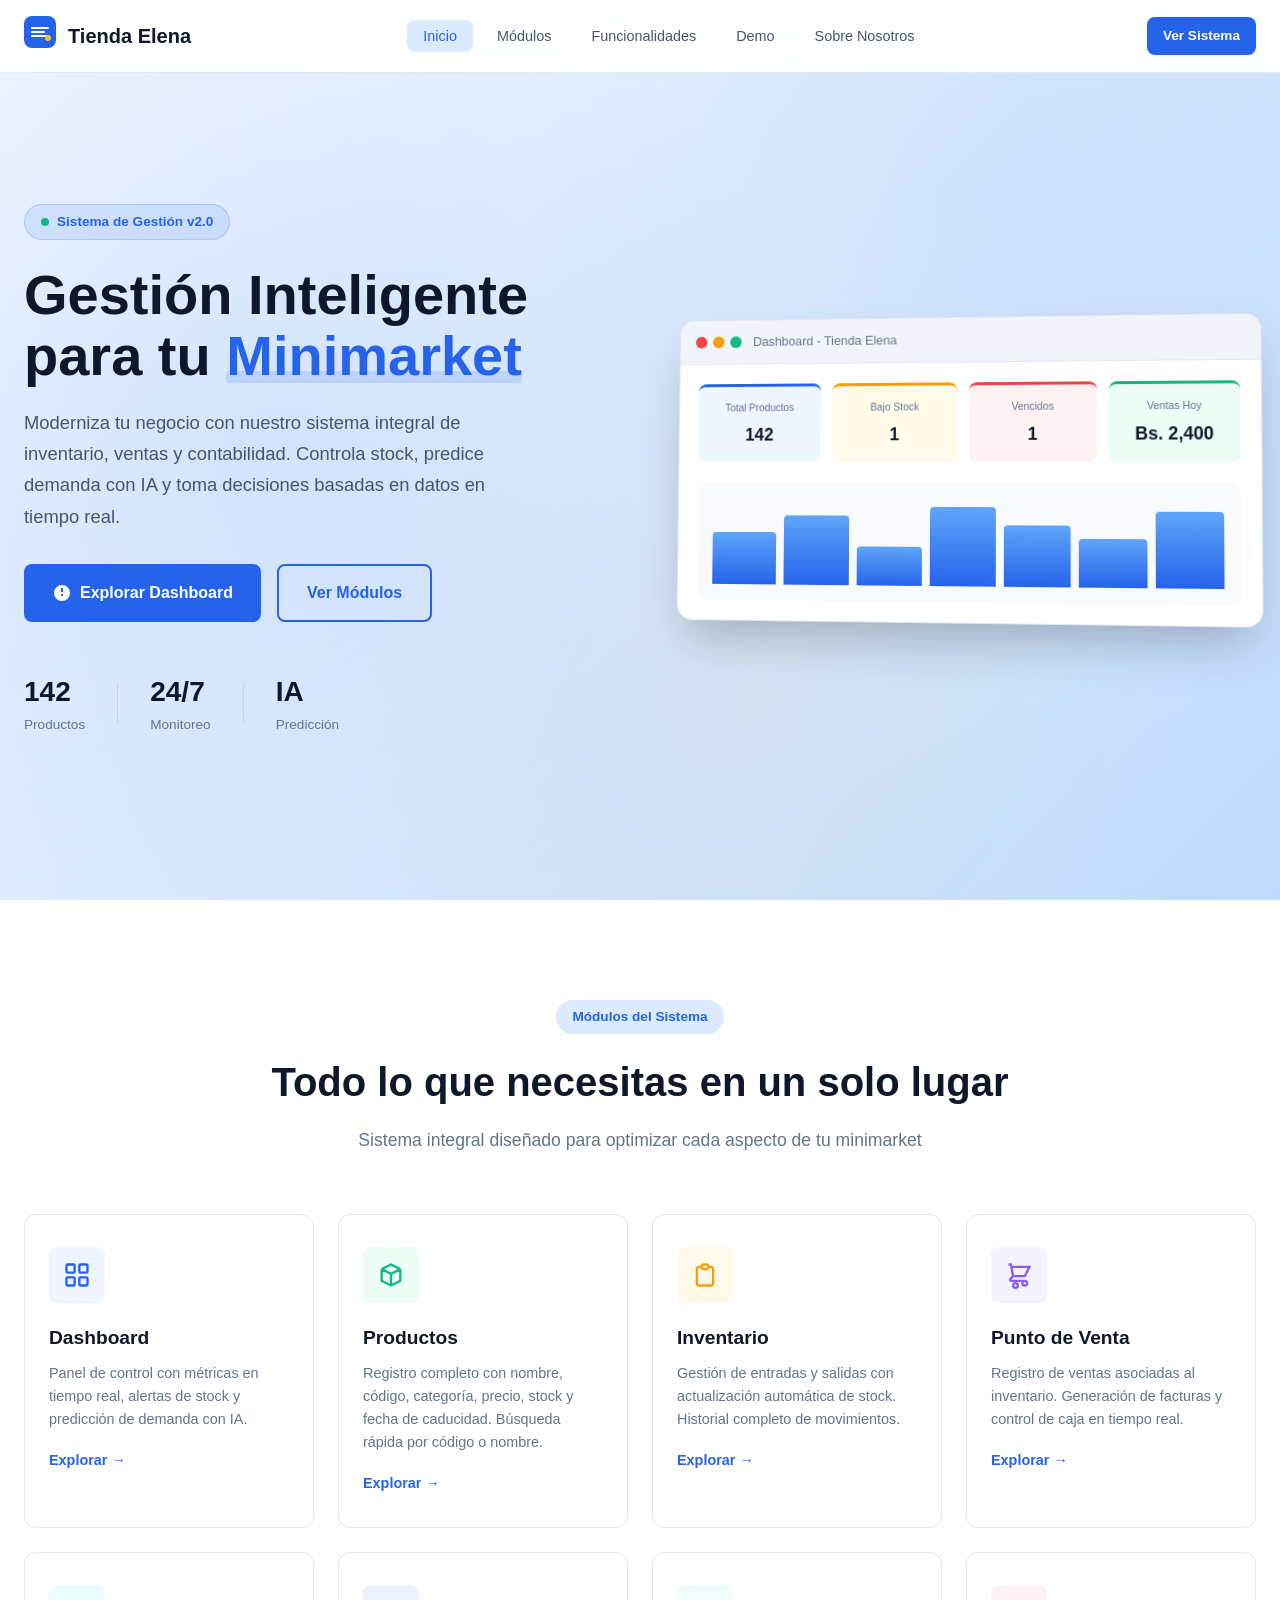
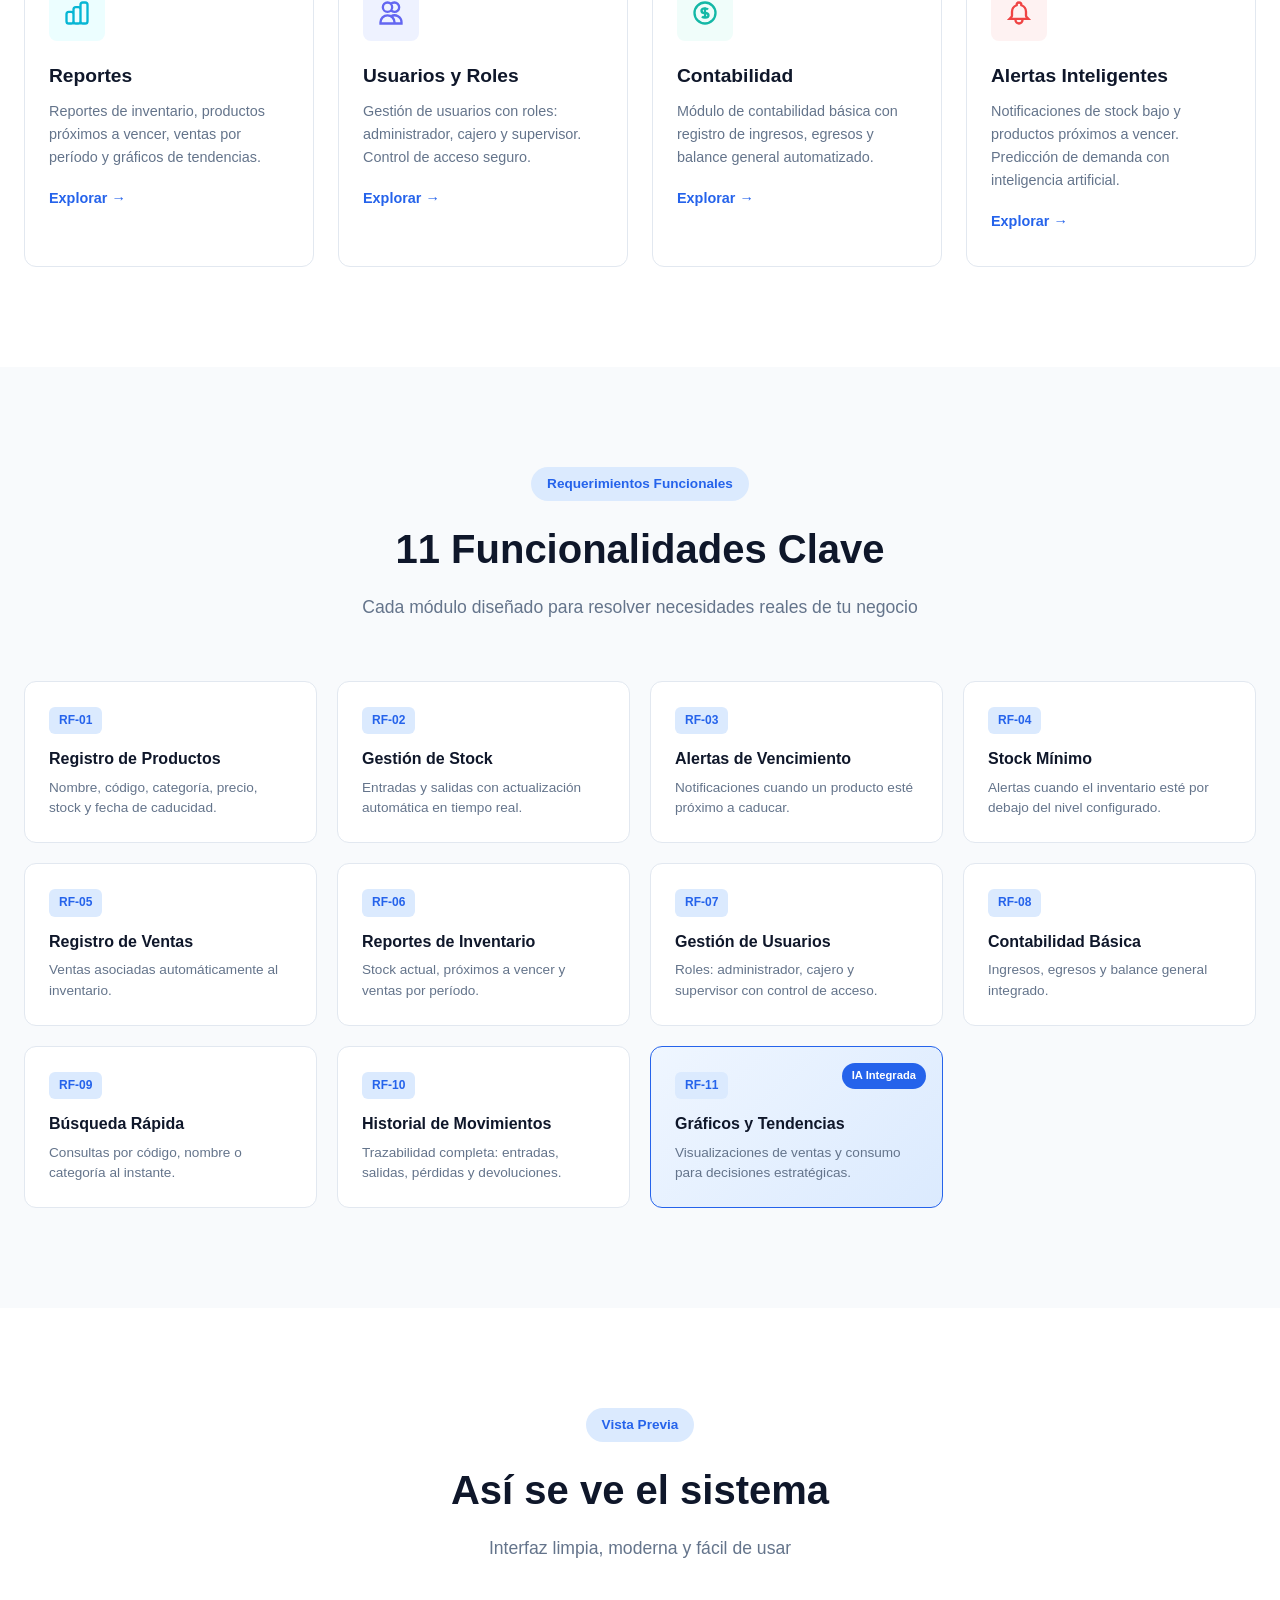
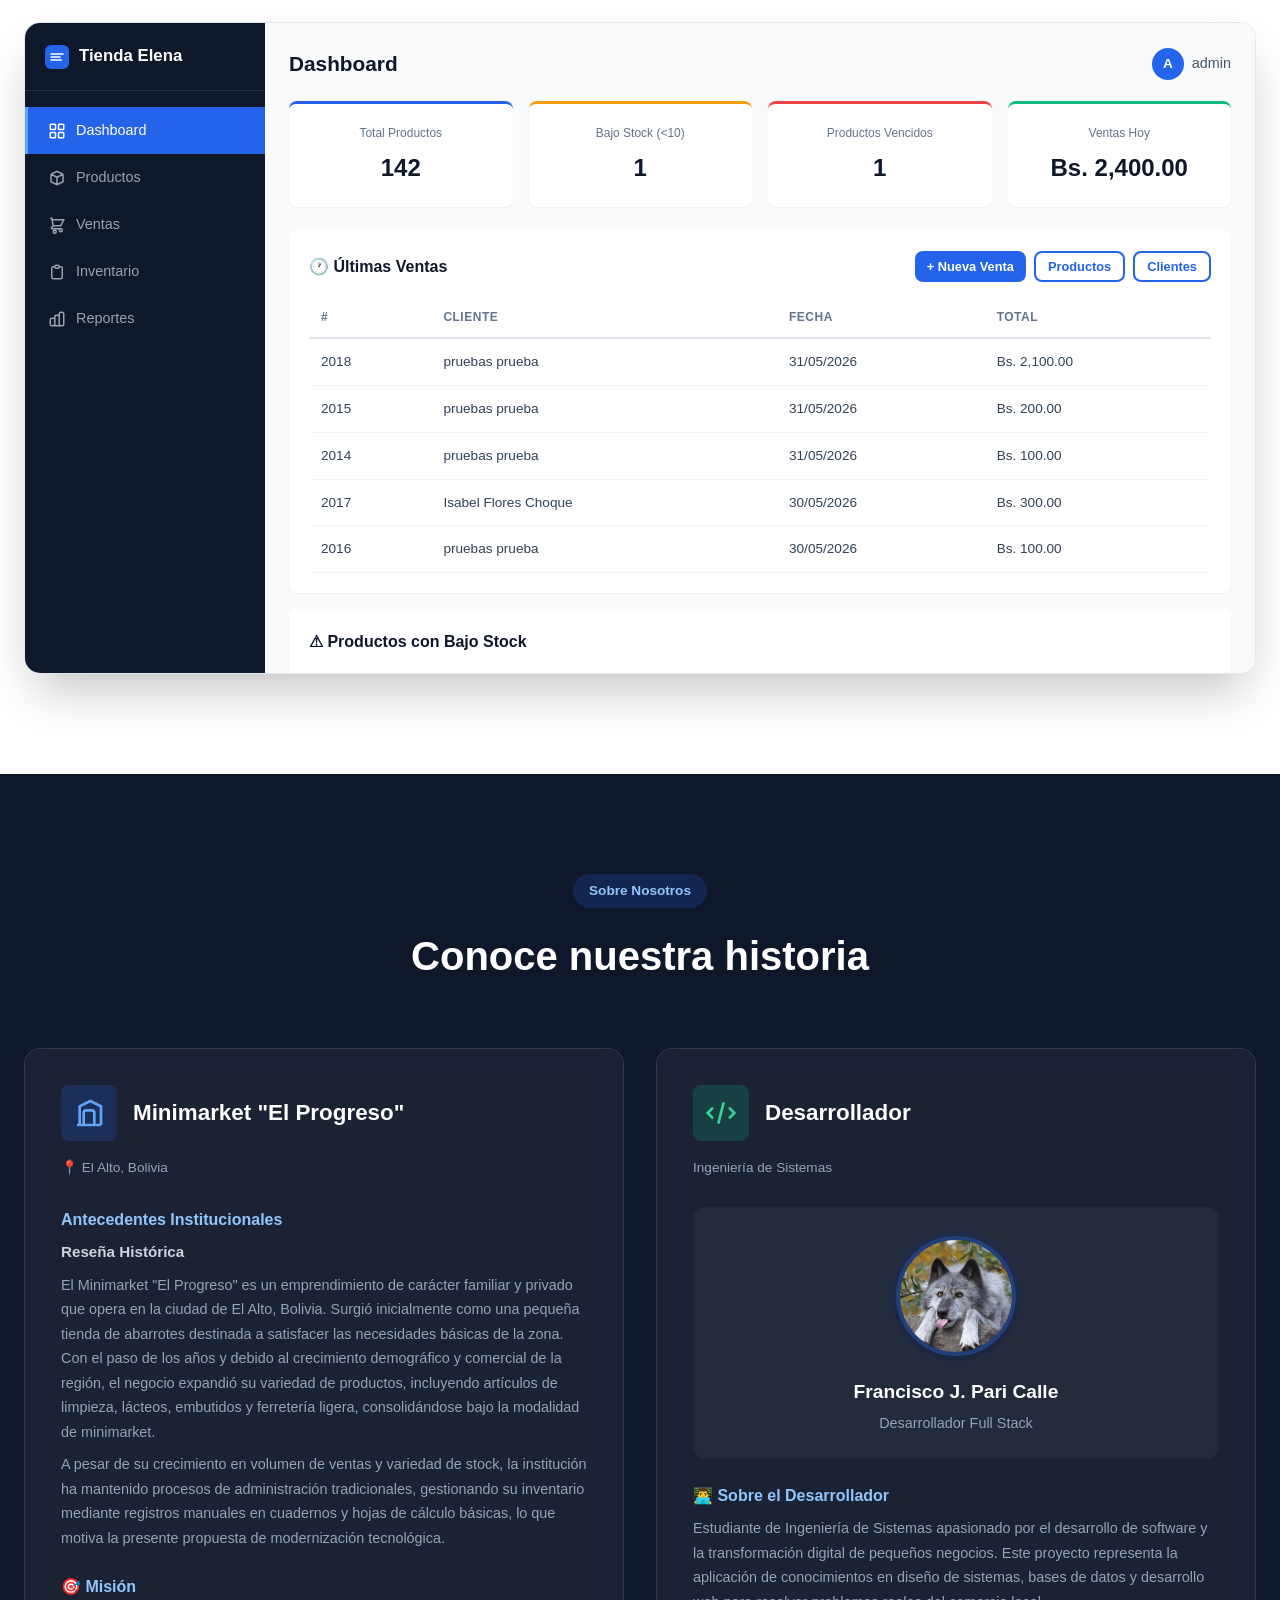
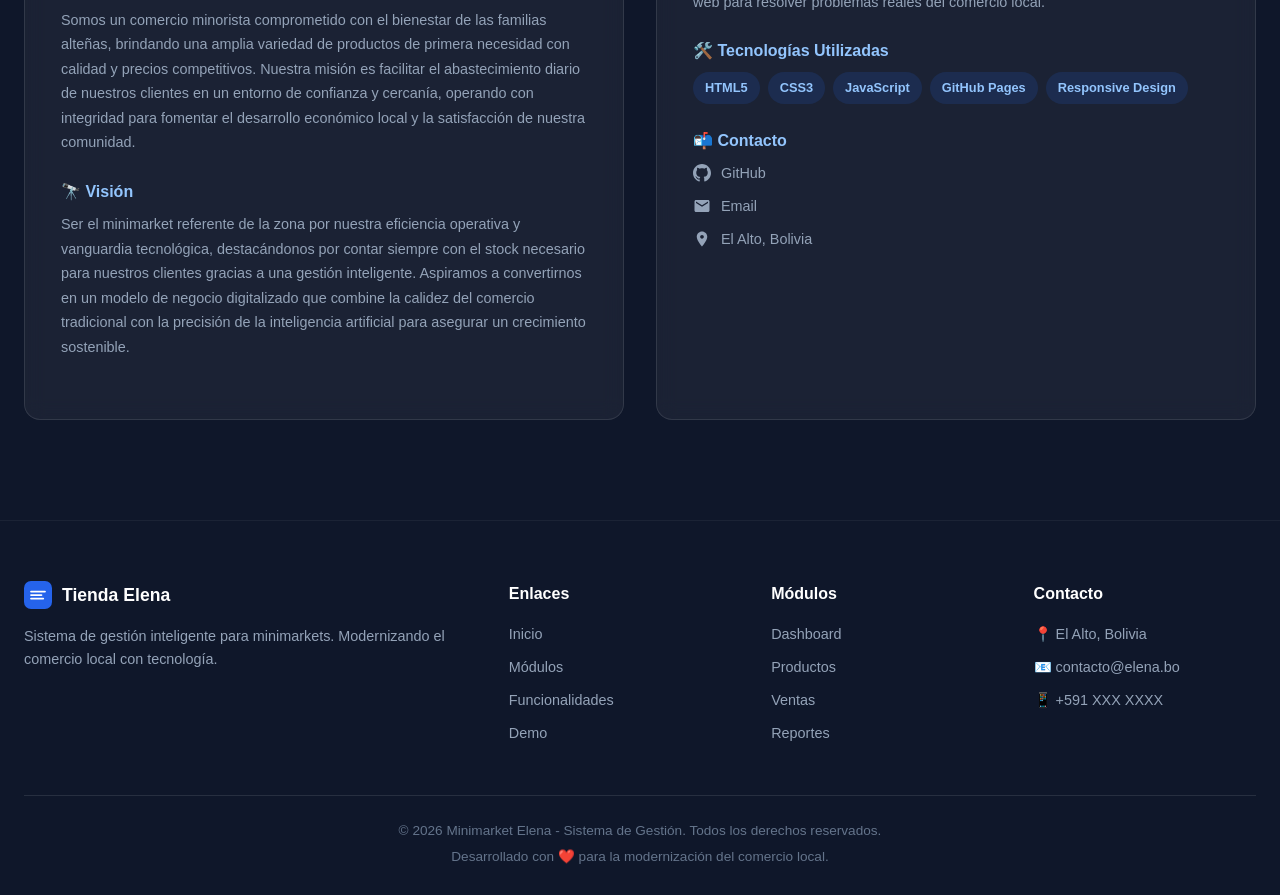
==== commit 34dd0fc2: "Update index.html" ====
--- a/index.html
+++ b/index.html
@@ -810,18 +810,13 @@
             <h3>Desarrollador</h3>
             <span class="about-role">Ingeniería de Sistemas</span>
           </div>
-
-                    <div class="developer-profile">
-                        <div class="developer-avatar">
-                            <svg width="80" height="80" viewBox="0 0 80 80" fill="none">
-                                <circle cx="40" cy="40" r="40" fill="#2563eb"/>
-                                <circle cx="40" cy="30" r="12" fill="white"/>
-                                <path d="M20 65c0-11 9-20 20-20s20 9 20 20" fill="white"/>
-                            </svg>
-                        </div>
-                        <h4 class="developer-name">Tu Nombre Aquí</h4>
-                        <p class="developer-title">Desarrollador Full Stack</p>
-                    </div>
+          <div class="developer-profile">
+            <div class="developer-avatar">
+                <img src="../assets/images/Perfil.jpg" alt="Foto del desarrollador" class="developer-photo">
+            </div>
+            <h4 class="developer-name">Francisco J. Pari Calle</h4>
+            <p class="developer-title">Desarrollador Full Stack</p>
+          </div>
 
           <div class="about-section">
             <h4>👨‍💻 Sobre el Desarrollador</h4>
--- a/css/style.css
+++ b/css/style.css
@@ -1187,7 +1187,17 @@
 }
 
 .developer-avatar {
-    margin-bottom: 12px;
+    margin-bottom: 16px;
+    width: 130px;
+    height: 130px;
+    margin-left: auto;
+    margin-right: auto;
+    display: flex;
+    align-items: center;
+    justify-content: center;
+    border-radius: 50%;
+    background: rgba(37, 99, 235, 0.1);
+    overflow: hidden;
 }
 
 .developer-name {
@@ -1482,4 +1492,17 @@
     .pos-product-list {
         grid-template-columns: 1fr;
     }
+}
+
+/* Foto del desarrollador */
+.developer-photo {
+    width: 120px;
+    height: 120px;
+    border-radius: 50%;
+    object-fit: cover;
+    object-position: center;
+    border: 4px solid rgba(37, 99, 235, 0.3);
+    box-shadow: 0 8px 24px rgba(0, 0, 0, 0.3);
+    display: block;
+    margin: 0 auto;
 }
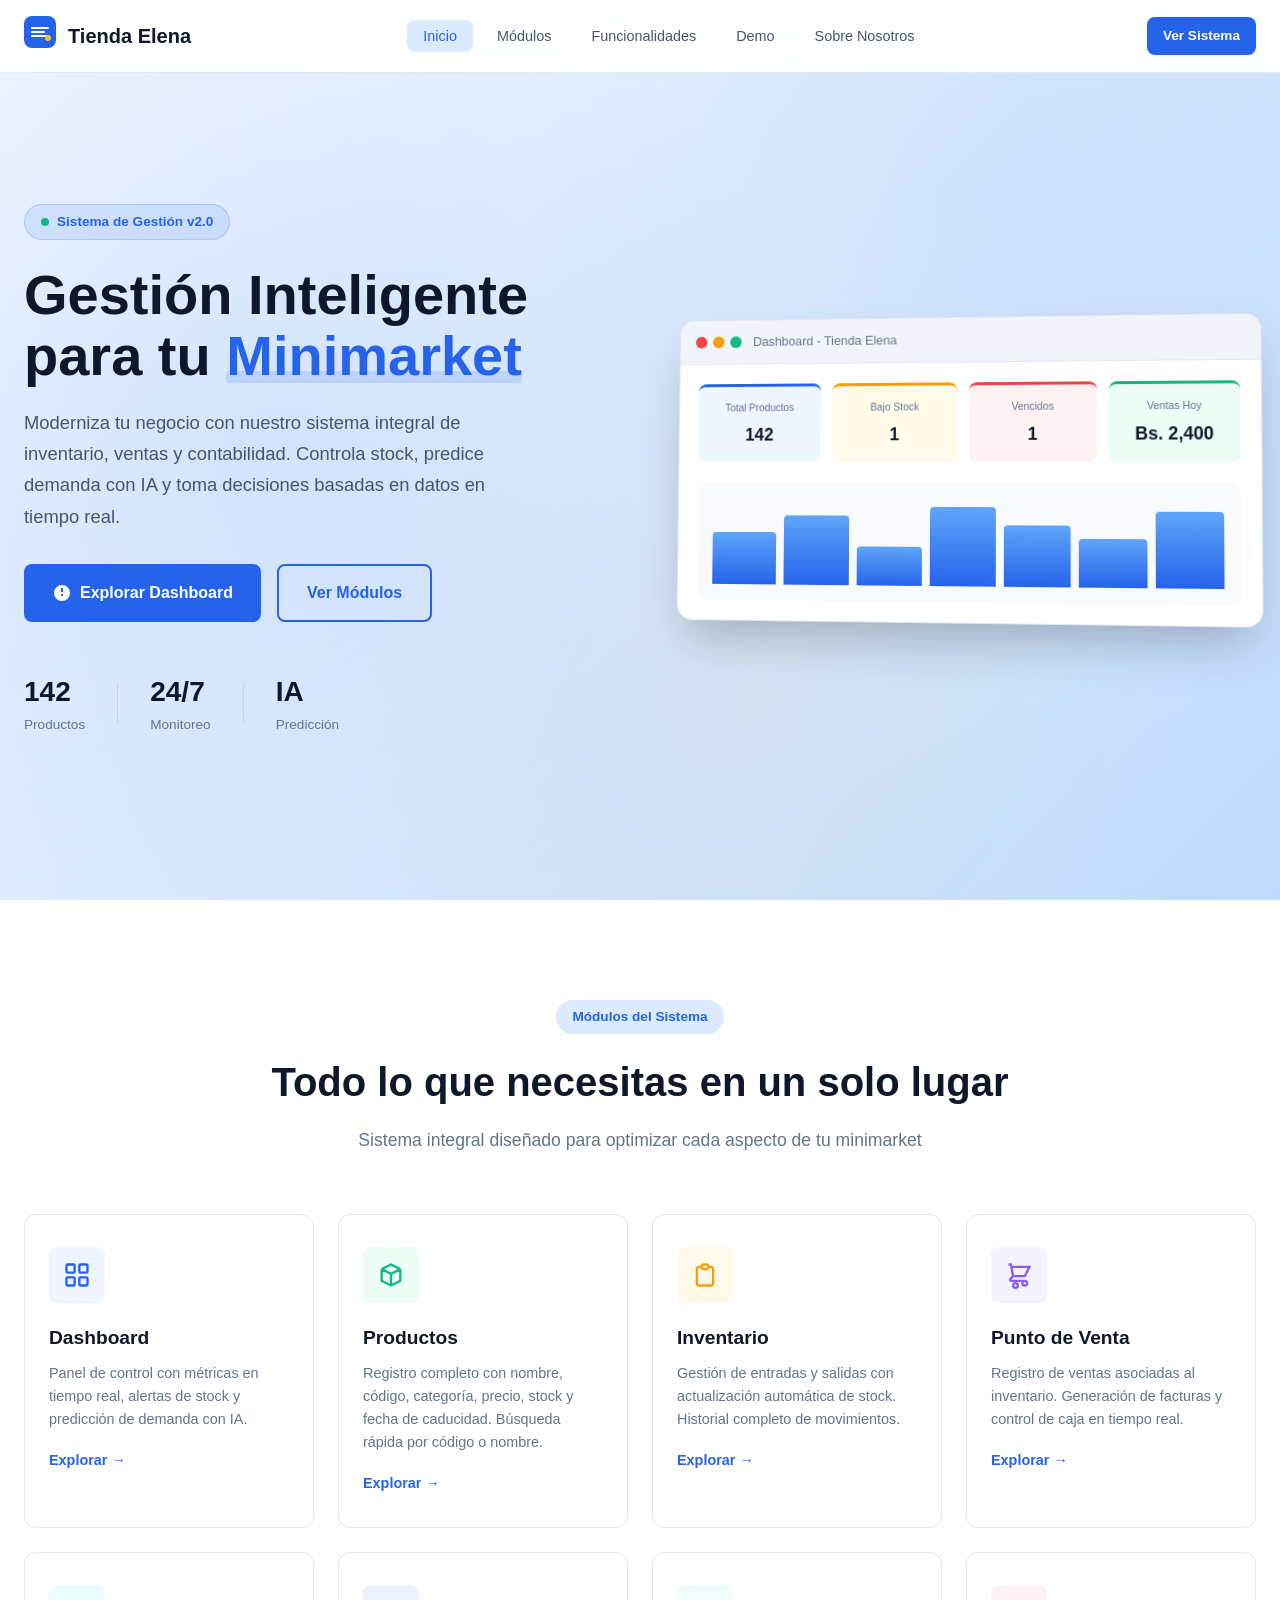
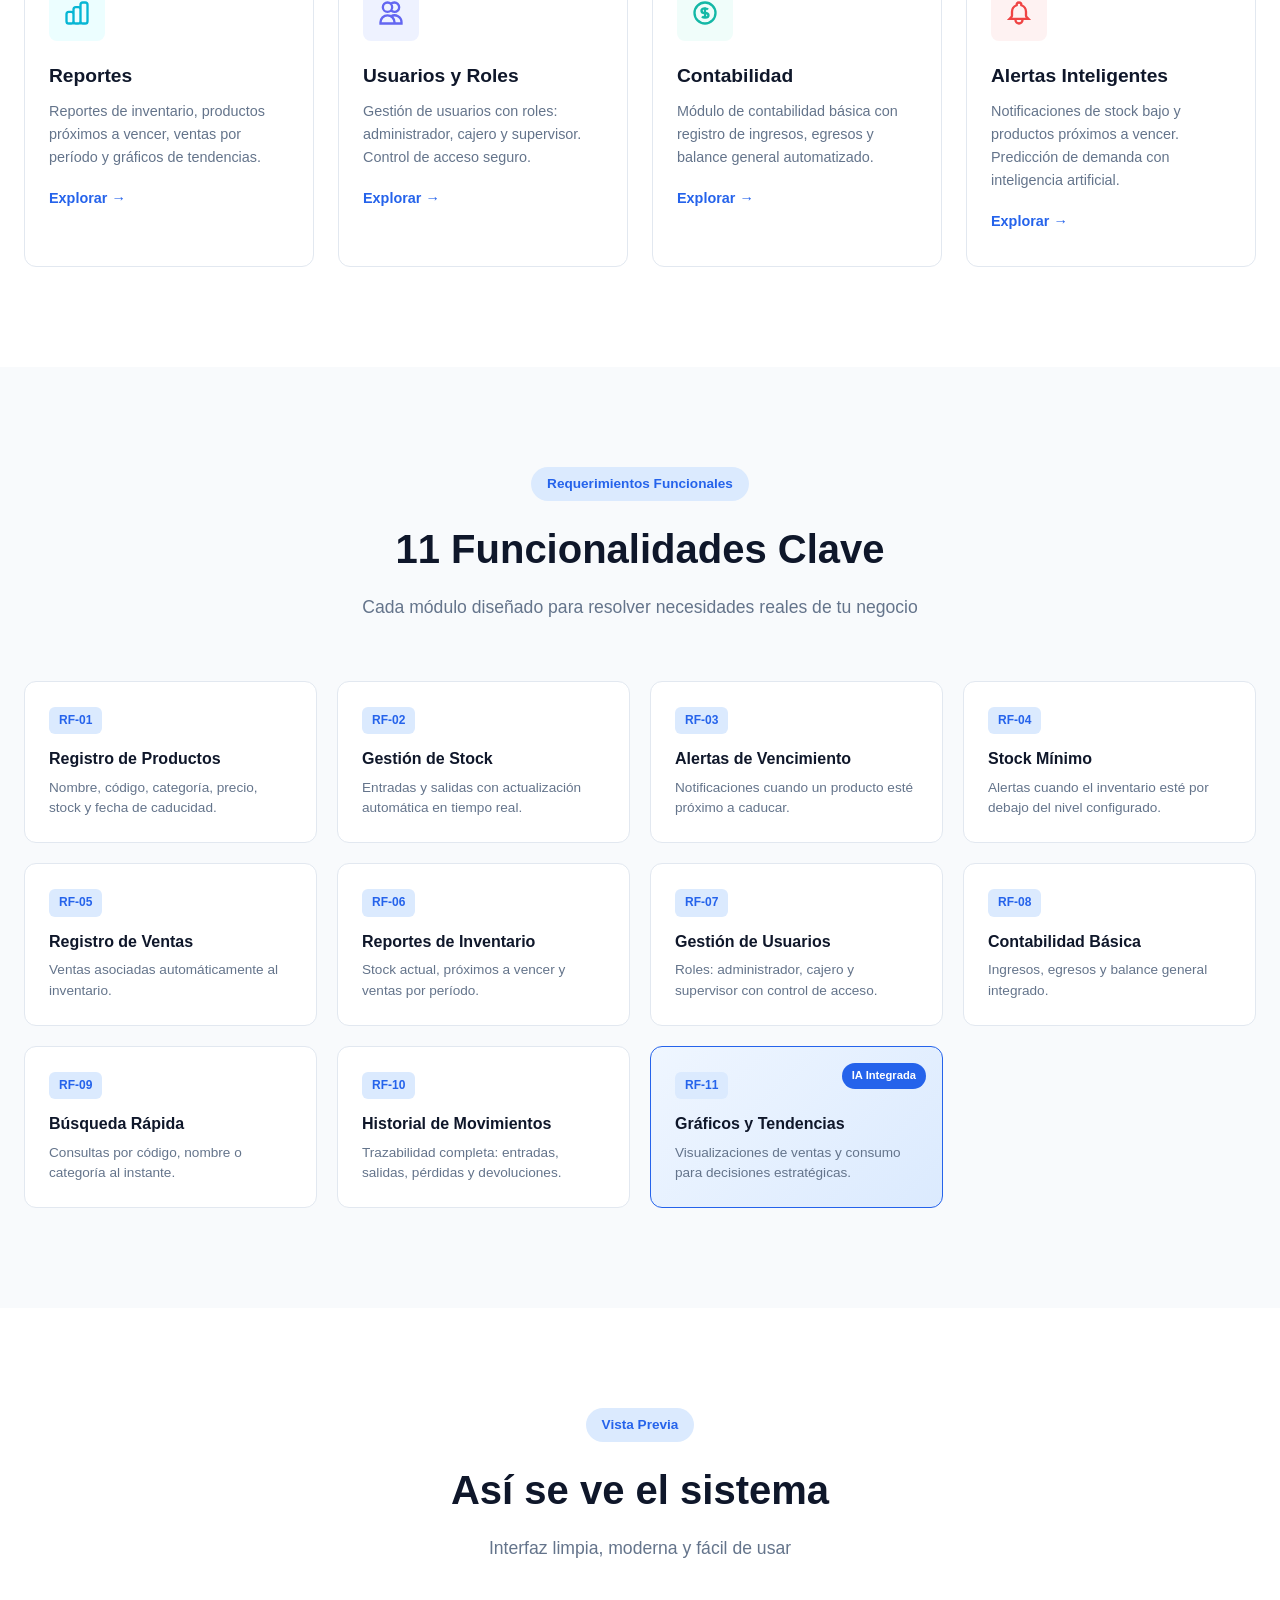
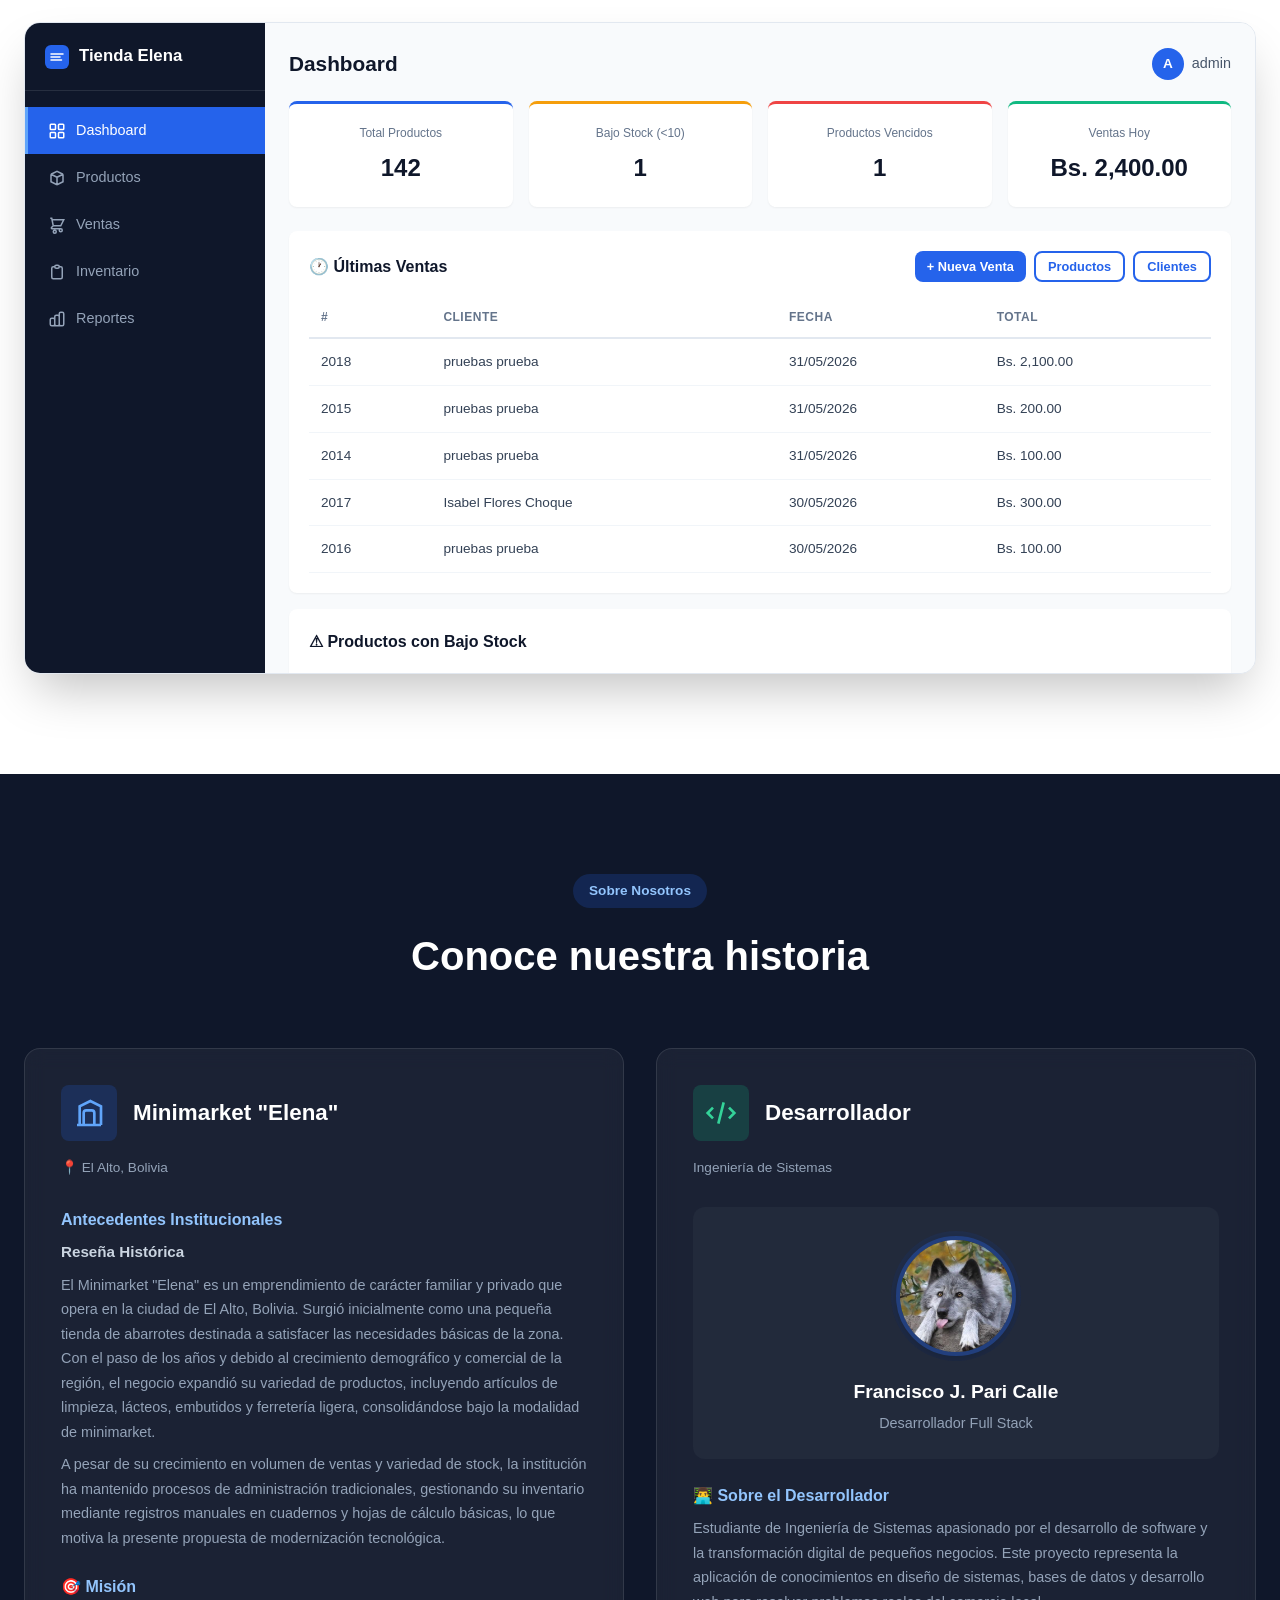
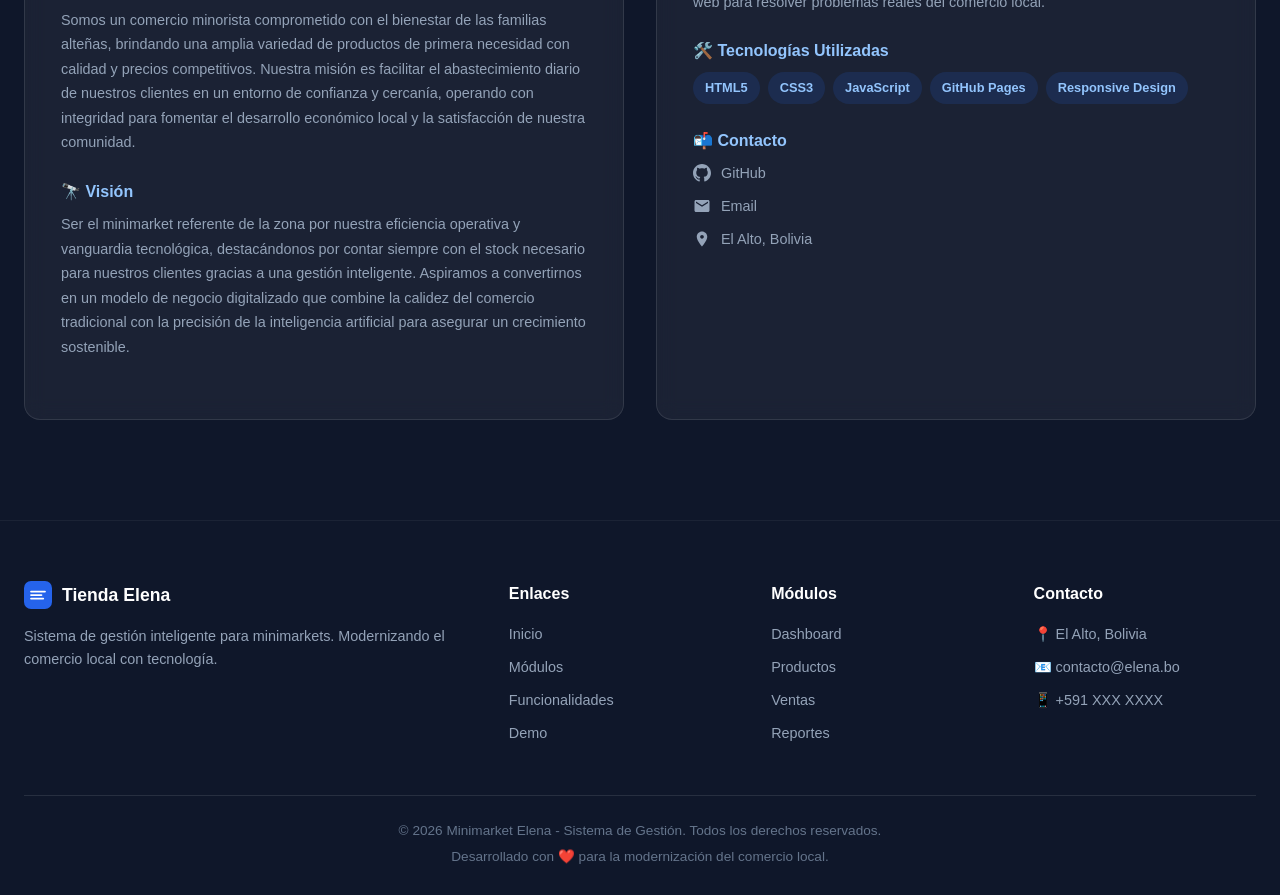
==== commit b0ba9e56: "Change minimarket name from 'El Progreso' to 'Elena'" ====
--- a/index.html
+++ b/index.html
@@ -764,14 +764,14 @@
                 <path d="M3 21h18M5 21V7l8-4 8 4v14M8 21v-9a2 2 0 012-2h4a2 2 0 012 2v9" />
               </svg>
             </div>
-            <h3>Minimarket "El Progreso"</h3>
+            <h3>Minimarket "Elena"</h3>
             <span class="about-location">📍 El Alto, Bolivia</span>
           </div>
 
           <div class="about-section">
             <h4> Antecedentes Institucionales</h4>
             <h5>Reseña Histórica</h5>
-            <p>El Minimarket "El Progreso" es un emprendimiento de carácter familiar y privado que opera en la ciudad de
+            <p>El Minimarket "Elena" es un emprendimiento de carácter familiar y privado que opera en la ciudad de
               El Alto, Bolivia. Surgió inicialmente como una pequeña tienda de abarrotes destinada a satisfacer las
               necesidades básicas de la zona. Con el paso de los años y debido al crecimiento demográfico y comercial de
               la región, el negocio expandió su variedad de productos, incluyendo artículos de limpieza, lácteos,
@@ -812,7 +812,7 @@
           </div>
           <div class="developer-profile">
             <div class="developer-avatar">
-                <img src="../assets/images/Perfil.jpg" alt="Foto del desarrollador" class="developer-photo">
+                <img src="assets/images/Perfil.jpg" alt="Foto del desarrollador" class="developer-photo">
             </div>
             <h4 class="developer-name">Francisco J. Pari Calle</h4>
             <p class="developer-title">Desarrollador Full Stack</p>
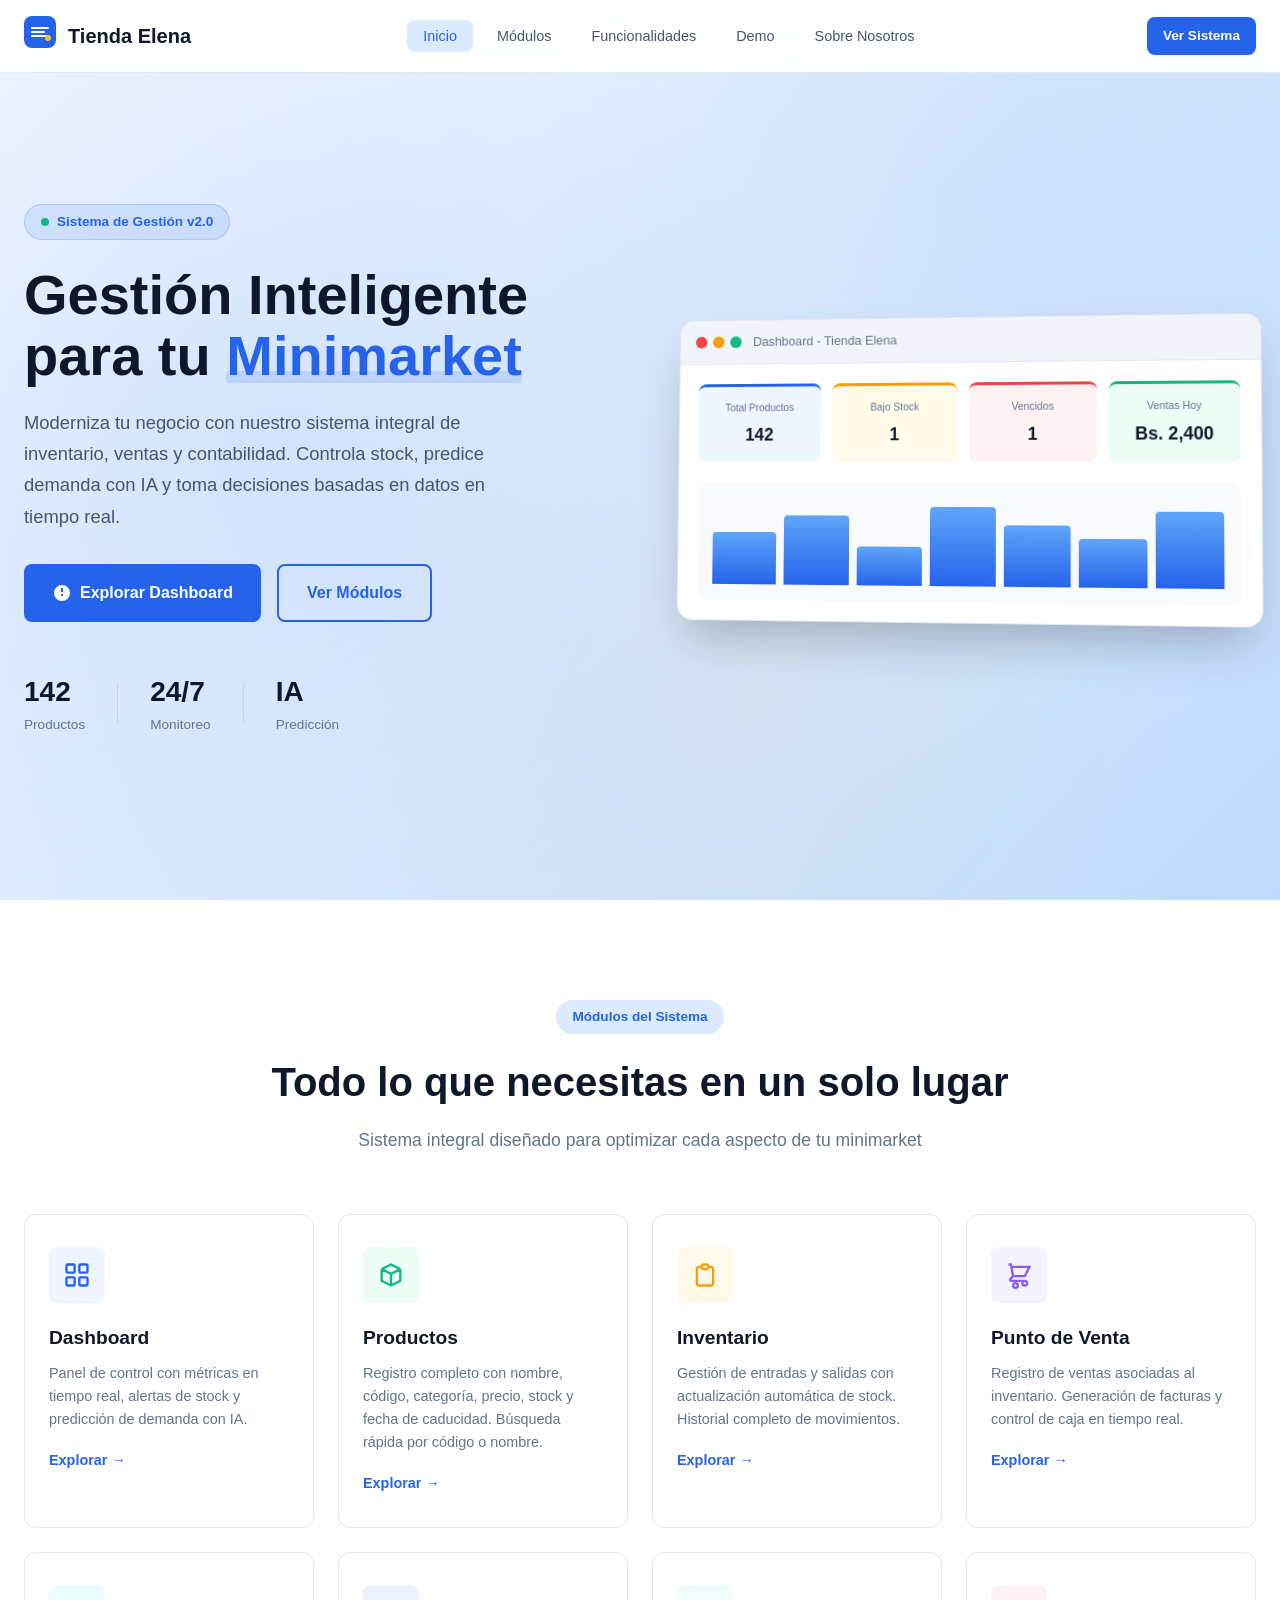
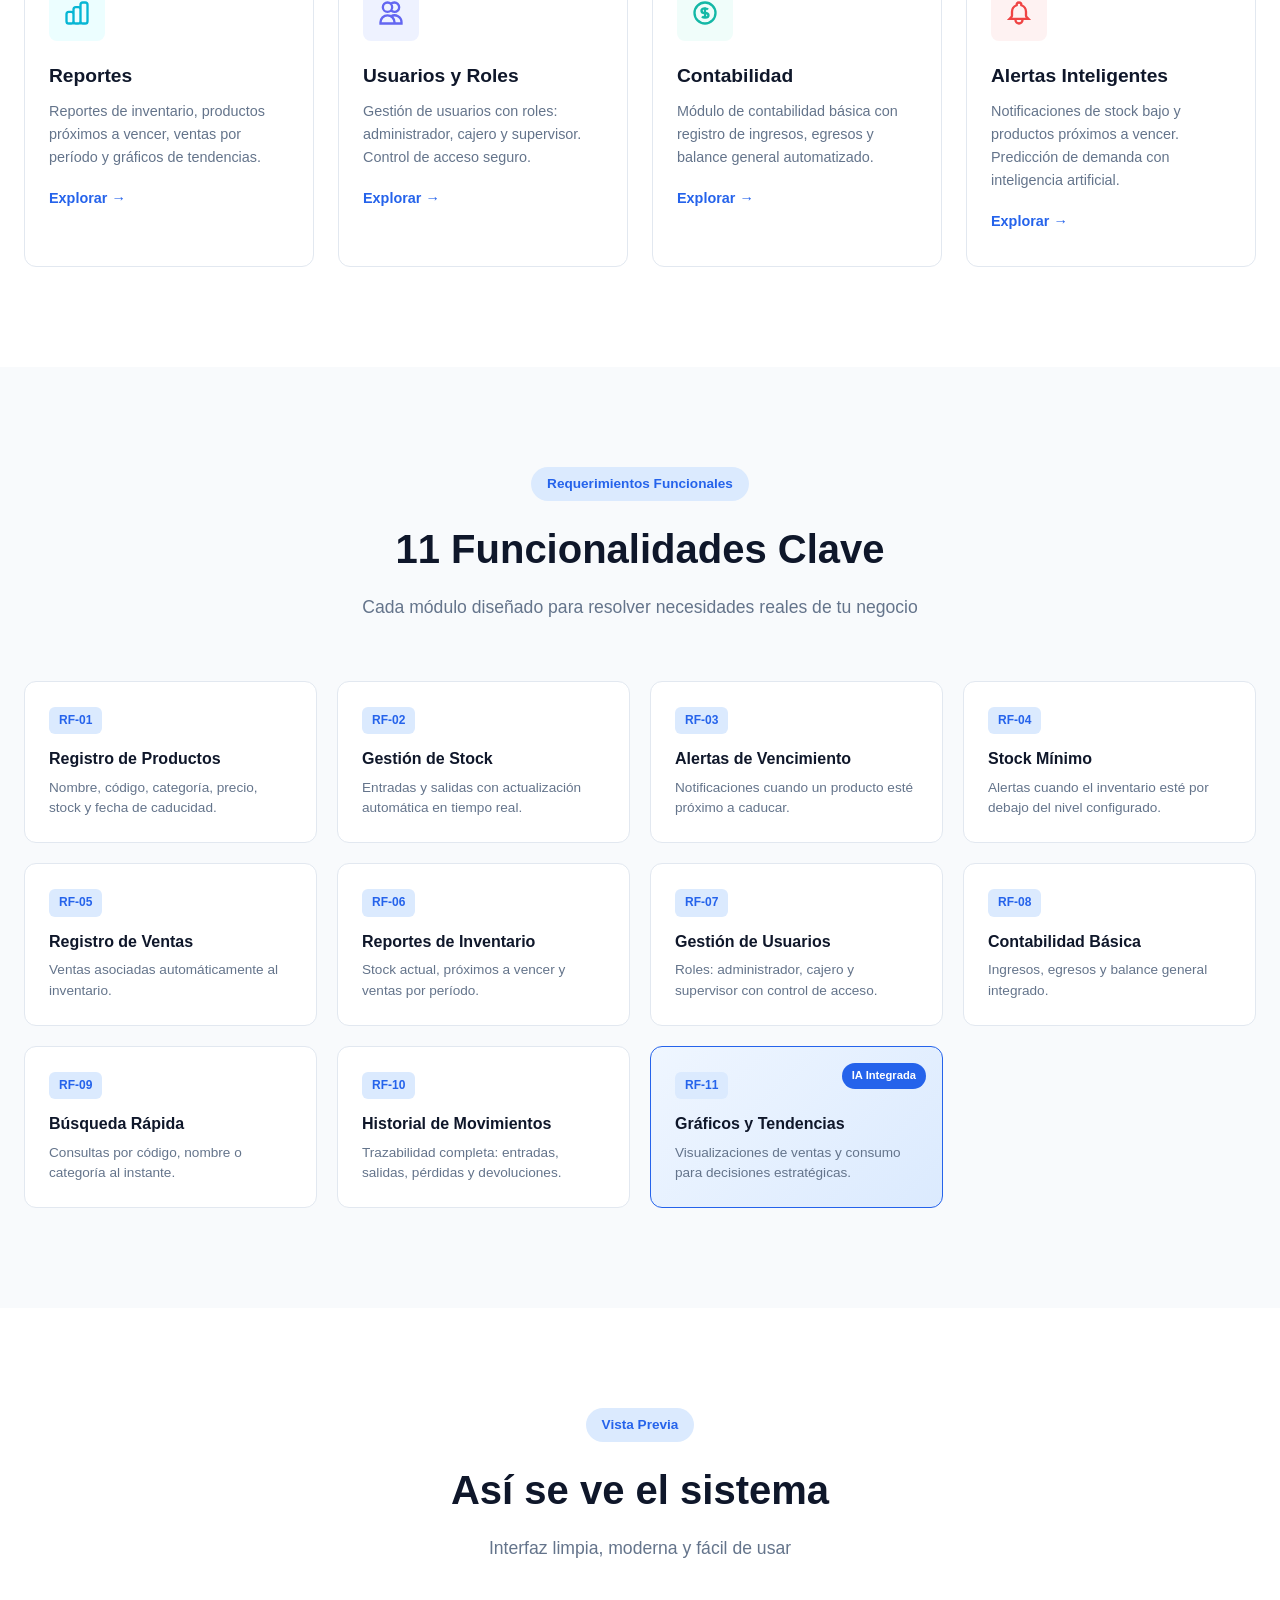
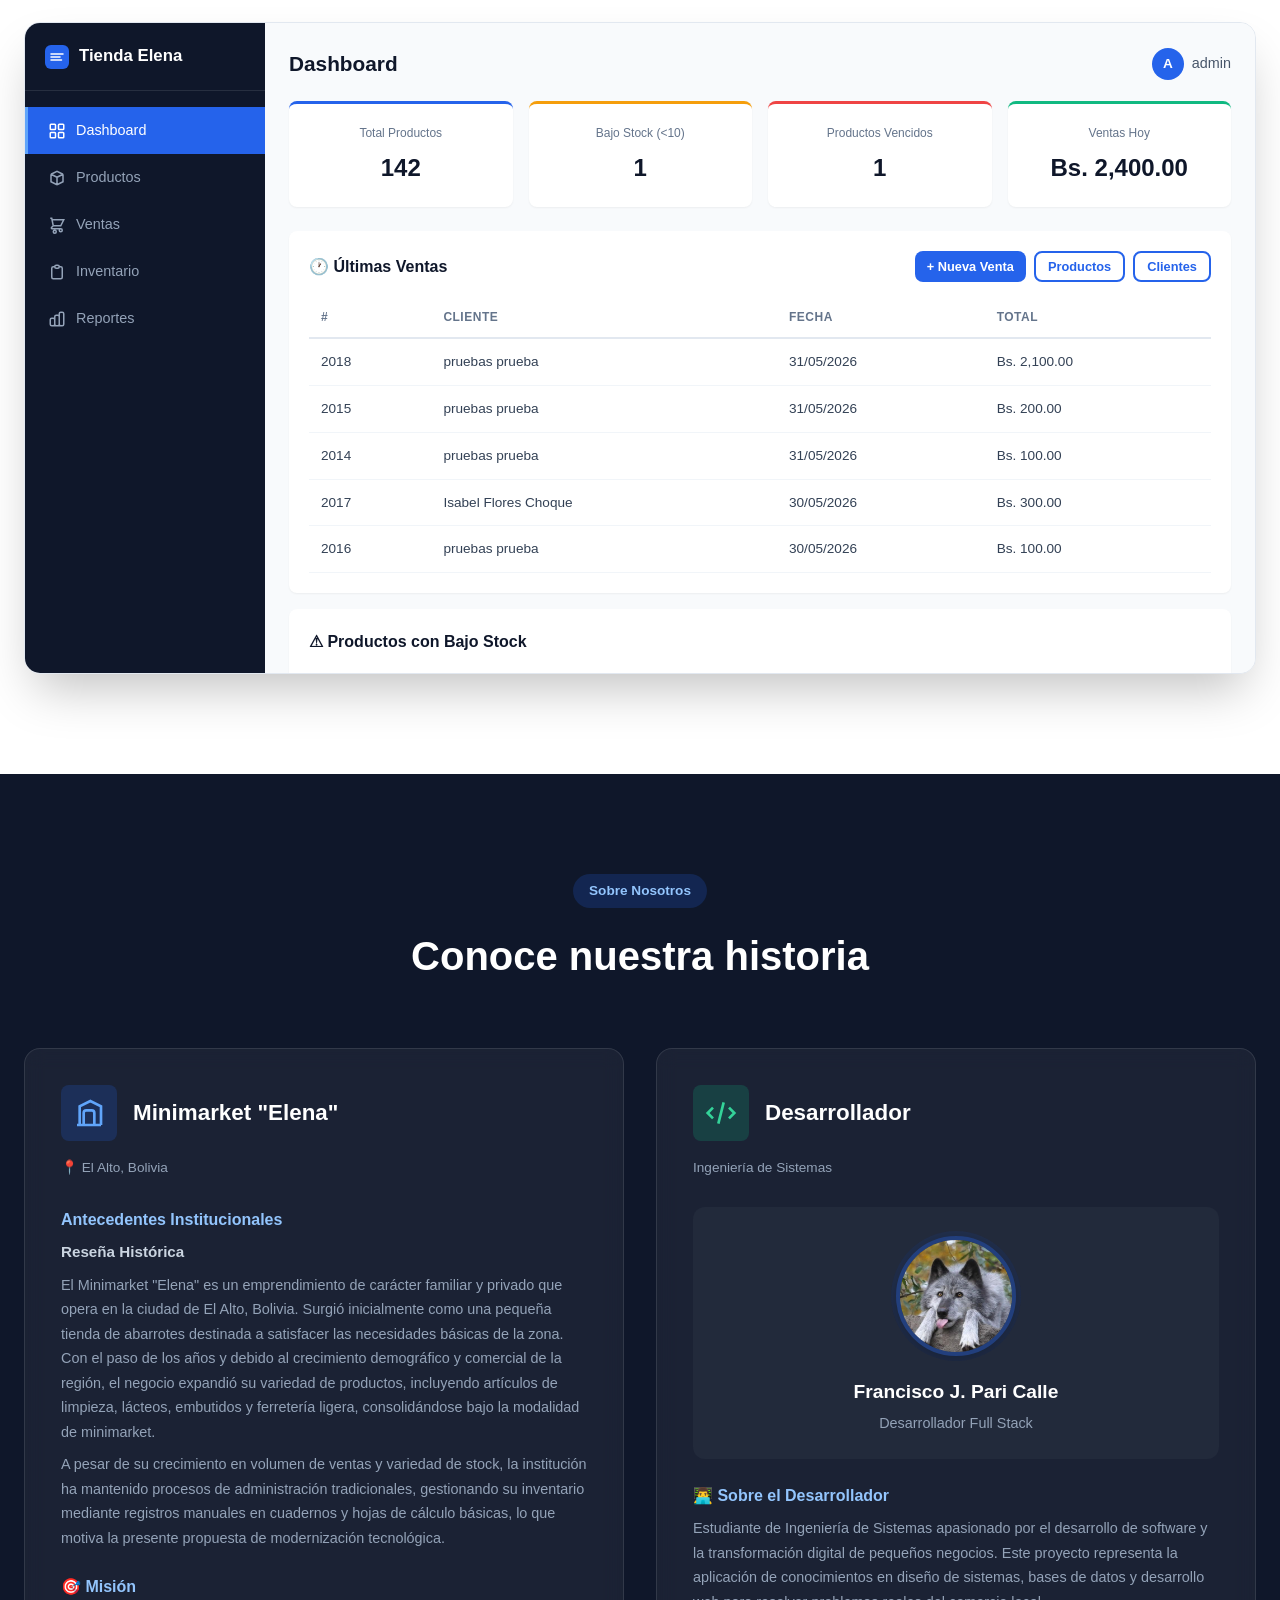
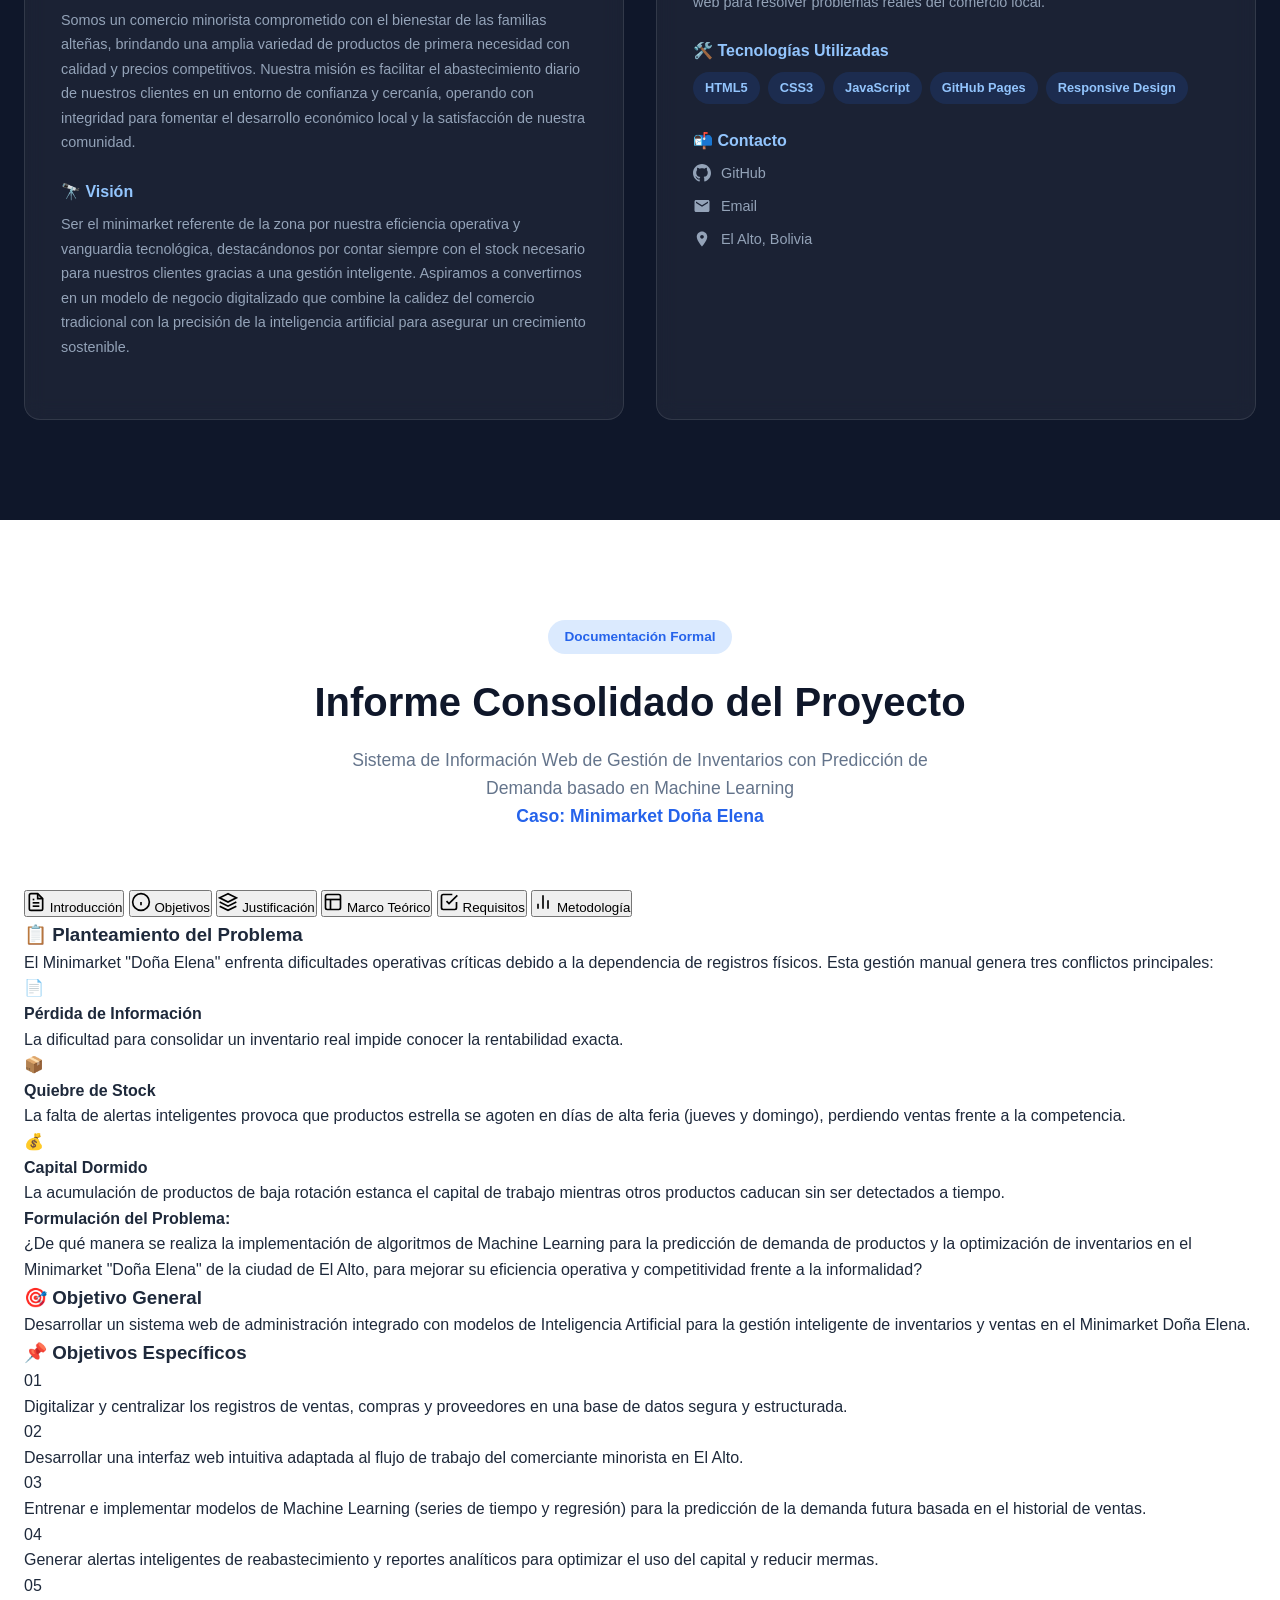
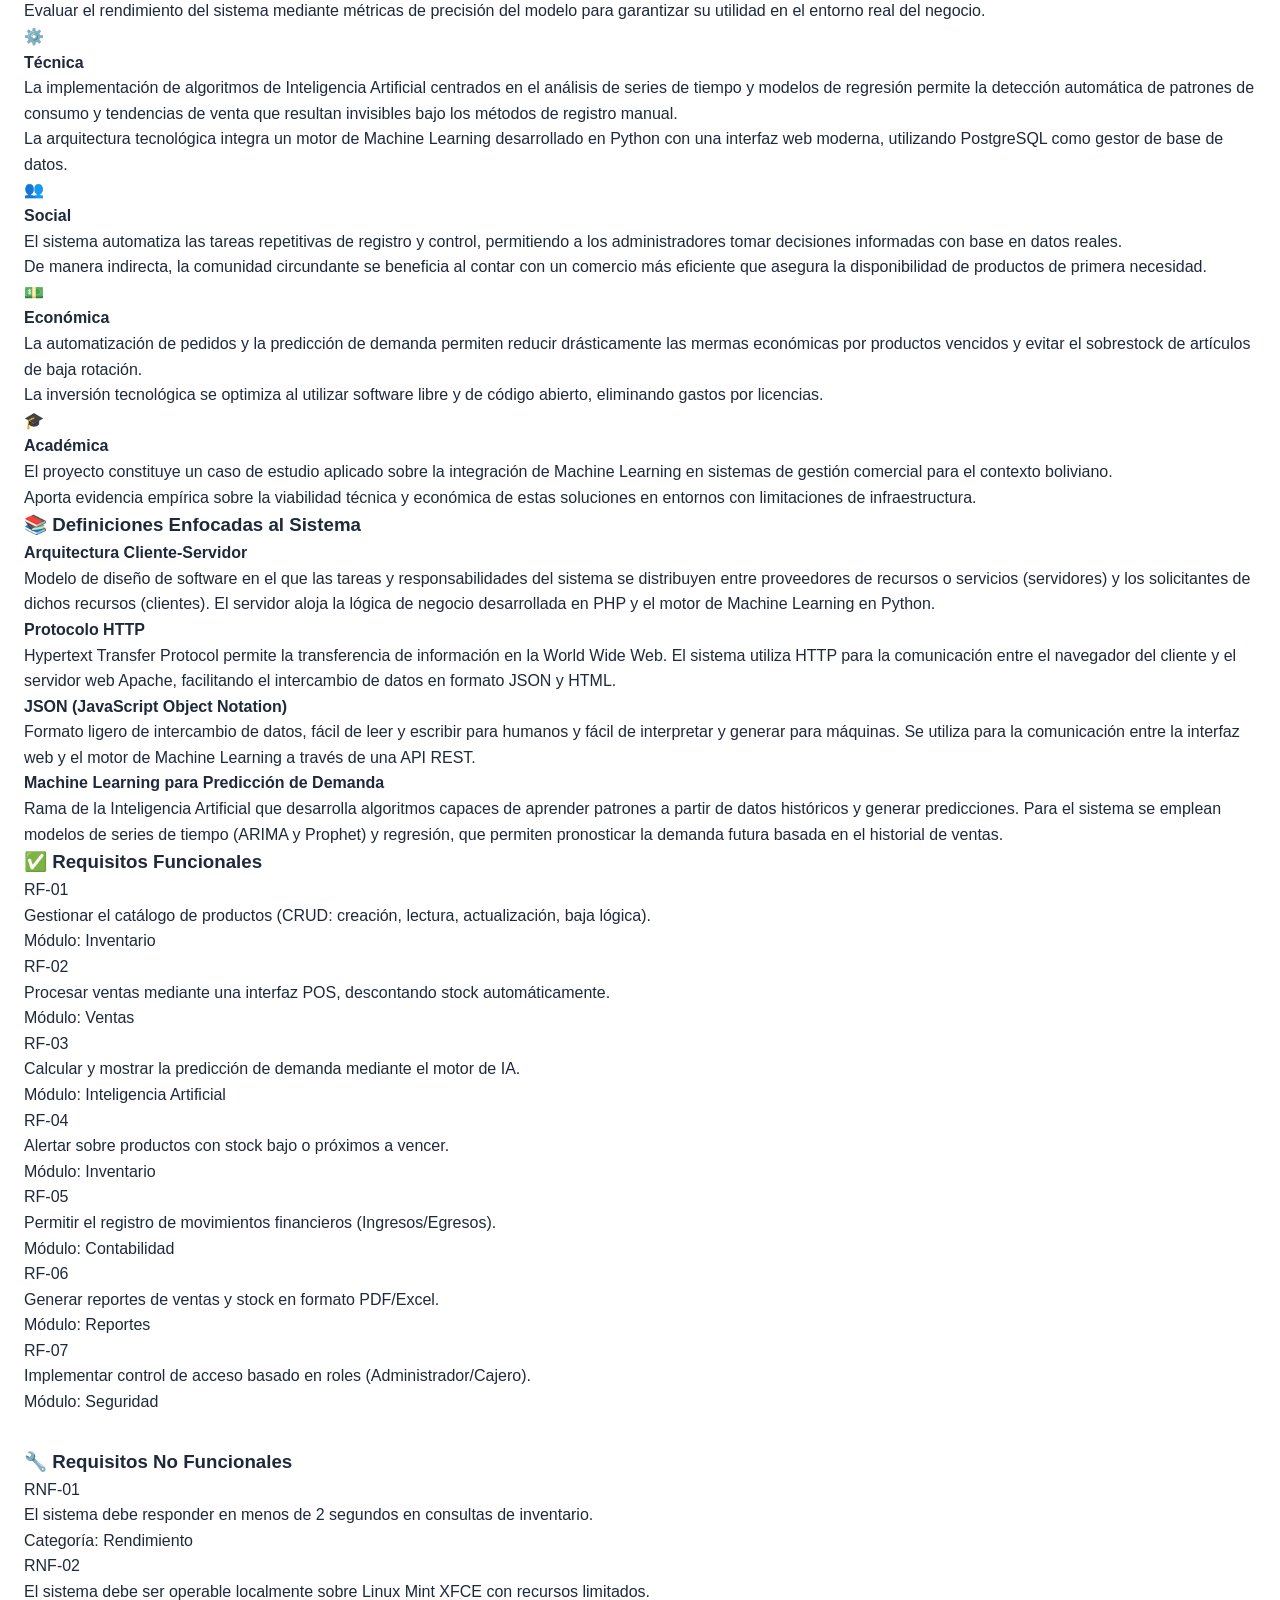
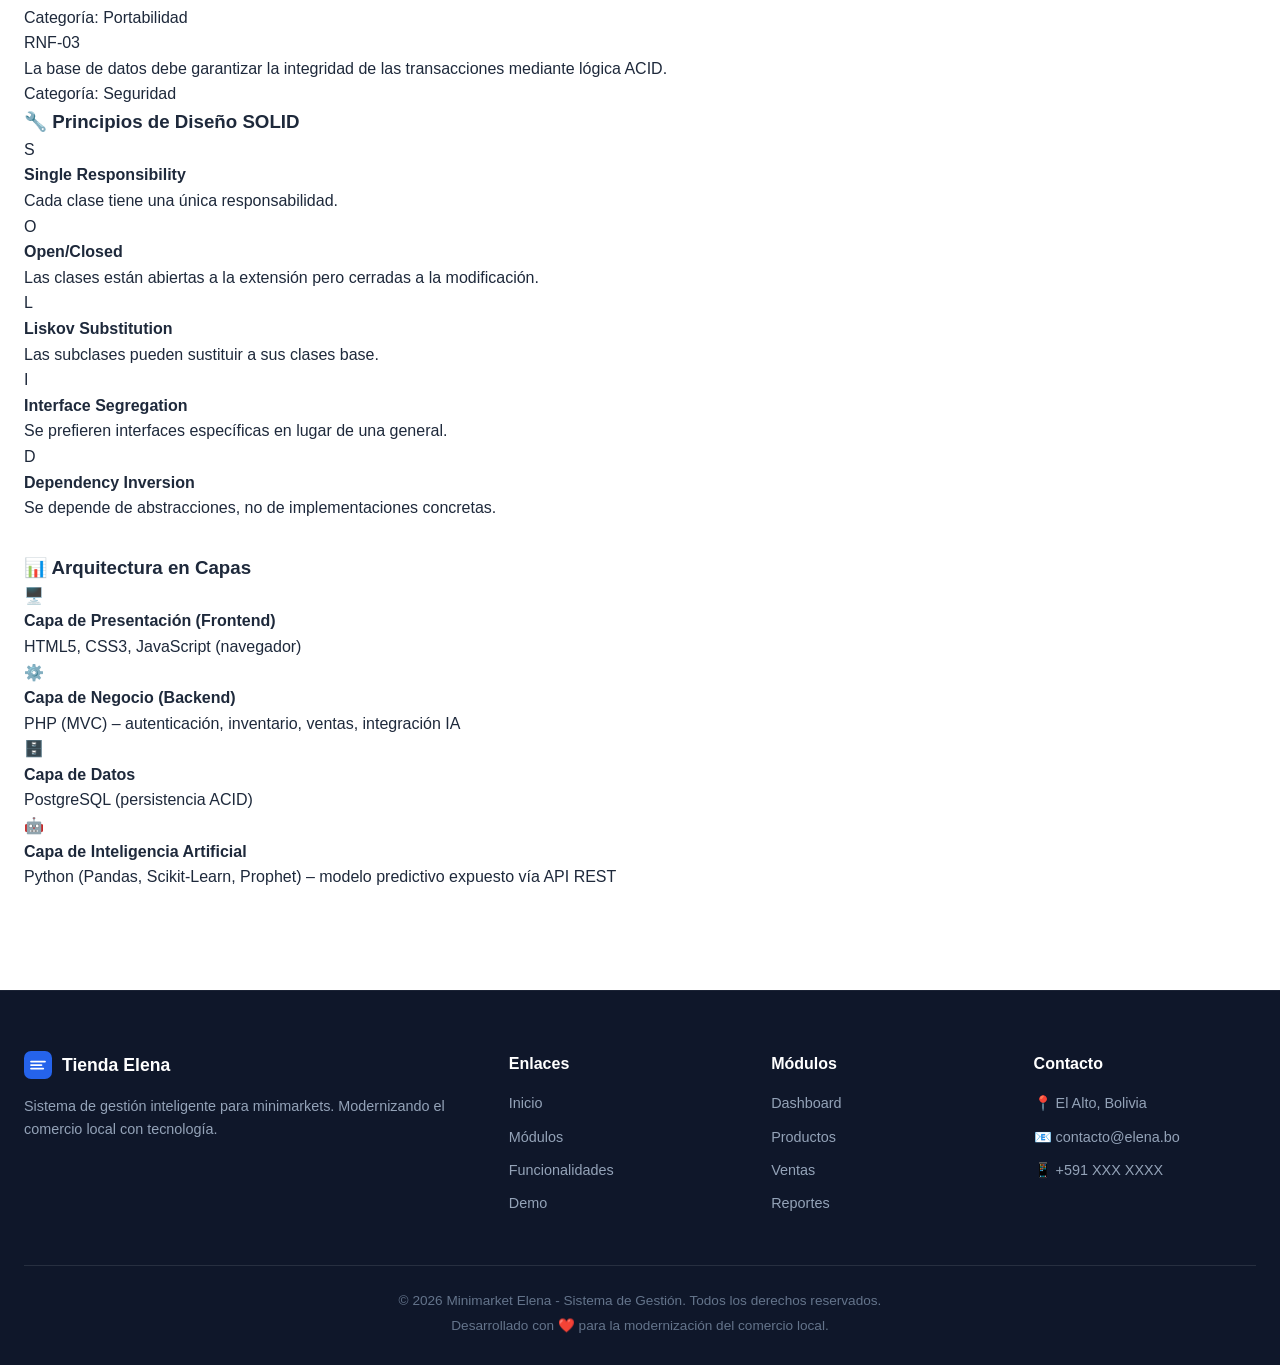
==== commit 681d1300: "Add Documentation Section with Project Details" ====
--- a/index.html
+++ b/index.html
@@ -867,6 +867,336 @@
     </div>
   </section>
 
+  <!-- Documentación Section -->
+<section class="section" id="documentacion">
+    <div class="container">
+        <div class="section-header">
+            <span class="section-tag">Documentación Formal</span>
+            <h2 class="section-title">Informe Consolidado del Proyecto</h2>
+            <p class="section-subtitle">Sistema de Información Web de Gestión de Inventarios con Predicción de Demanda basado en Machine Learning</p>
+            <p class="section-subtitle" style="font-weight: 600; color: var(--primary);">Caso: Minimarket Doña Elena</p>
+        </div>
+
+        <!-- Tabs Navigation -->
+        <div class="docs-tabs-container">
+            <div class="docs-tabs-nav">
+                <button class="docs-tab-btn active" data-tab="intro">
+                    <svg width="20" height="20" viewBox="0 0 24 24" fill="none" stroke="currentColor" stroke-width="2">
+                        <path d="M14 2H6a2 2 0 00-2 2v16a2 2 0 002 2h12a2 2 0 002-2V8z"/>
+                        <polyline points="14 2 14 8 20 8"/>
+                        <line x1="16" y1="13" x2="8" y2="13"/>
+                        <line x1="16" y1="17" x2="8" y2="17"/>
+                        <polyline points="10 9 9 9 8 9"/>
+                    </svg>
+                    Introducción
+                </button>
+                <button class="docs-tab-btn" data-tab="objetivos">
+                    <svg width="20" height="20" viewBox="0 0 24 24" fill="none" stroke="currentColor" stroke-width="2">
+                        <circle cx="12" cy="12" r="10"/>
+                        <line x1="12" y1="16" x2="12" y2="12"/>
+                        <line x1="12" y1="8" x2="12.01" y2="8"/>
+                    </svg>
+                    Objetivos
+                </button>
+                <button class="docs-tab-btn" data-tab="justificacion">
+                    <svg width="20" height="20" viewBox="0 0 24 24" fill="none" stroke="currentColor" stroke-width="2">
+                        <path d="M12 2L2 7l10 5 10-5-10-5z"/>
+                        <path d="M2 17l10 5 10-5"/>
+                        <path d="M2 12l10 5 10-5"/>
+                    </svg>
+                    Justificación
+                </button>
+                <button class="docs-tab-btn" data-tab="marco">
+                    <svg width="20" height="20" viewBox="0 0 24 24" fill="none" stroke="currentColor" stroke-width="2">
+                        <rect x="3" y="3" width="18" height="18" rx="2" ry="2"/>
+                        <line x1="3" y1="9" x2="21" y2="9"/>
+                        <line x1="9" y1="21" x2="9" y2="9"/>
+                    </svg>
+                    Marco Teórico
+                </button>
+                <button class="docs-tab-btn" data-tab="requisitos">
+                    <svg width="20" height="20" viewBox="0 0 24 24" fill="none" stroke="currentColor" stroke-width="2">
+                        <path d="M9 11l3 3L22 4"/>
+                        <path d="M21 12v7a2 2 0 01-2 2H5a2 2 0 01-2-2V5a2 2 0 012-2h11"/>
+                    </svg>
+                    Requisitos
+                </button>
+                <button class="docs-tab-btn" data-tab="metodologia">
+                    <svg width="20" height="20" viewBox="0 0 24 24" fill="none" stroke="currentColor" stroke-width="2">
+                        <line x1="18" y1="20" x2="18" y2="10"/>
+                        <line x1="12" y1="20" x2="12" y2="4"/>
+                        <line x1="6" y1="20" x2="6" y2="14"/>
+                    </svg>
+                    Metodología
+                </button>
+            </div>
+
+            <!-- Tabs Content -->
+            <div class="docs-tabs-content">
+                <!-- Tab: Introducción -->
+                <div class="docs-tab-panel active" id="intro">
+                    <div class="docs-card">
+                        <h3>📋 Planteamiento del Problema</h3>
+                        <p>El Minimarket "Doña Elena" enfrenta dificultades operativas críticas debido a la dependencia de registros físicos. Esta gestión manual genera tres conflictos principales:</p>
+                        
+                        <div class="problem-list">
+                            <div class="problem-item">
+                                <span class="problem-icon">📄</span>
+                                <div>
+                                    <h4>Pérdida de Información</h4>
+                                    <p>La dificultad para consolidar un inventario real impide conocer la rentabilidad exacta.</p>
+                                </div>
+                            </div>
+                            <div class="problem-item">
+                                <span class="problem-icon">📦</span>
+                                <div>
+                                    <h4>Quiebre de Stock</h4>
+                                    <p>La falta de alertas inteligentes provoca que productos estrella se agoten en días de alta feria (jueves y domingo), perdiendo ventas frente a la competencia.</p>
+                                </div>
+                            </div>
+                            <div class="problem-item">
+                                <span class="problem-icon">💰</span>
+                                <div>
+                                    <h4>Capital Dormido</h4>
+                                    <p>La acumulación de productos de baja rotación estanca el capital de trabajo mientras otros productos caducan sin ser detectados a tiempo.</p>
+                                </div>
+                            </div>
+                        </div>
+
+                        <div class="question-box">
+                            <strong>Formulación del Problema:</strong><br>
+                            ¿De qué manera se realiza la implementación de algoritmos de Machine Learning para la predicción de demanda de productos y la optimización de inventarios en el Minimarket "Doña Elena" de la ciudad de El Alto, para mejorar su eficiencia operativa y competitividad frente a la informalidad?
+                        </div>
+                    </div>
+                </div>
+
+                <!-- Tab: Objetivos -->
+                <div class="docs-tab-panel" id="objetivos">
+                    <div class="docs-card">
+                        <h3>🎯 Objetivo General</h3>
+                        <div class="objective-main">
+                            <p>Desarrollar un sistema web de administración integrado con modelos de Inteligencia Artificial para la gestión inteligente de inventarios y ventas en el Minimarket Doña Elena.</p>
+                        </div>
+
+                        <h3>📌 Objetivos Específicos</h3>
+                        <div class="objectives-grid">
+                            <div class="objective-item">
+                                <span class="obj-number">01</span>
+                                <p>Digitalizar y centralizar los registros de ventas, compras y proveedores en una base de datos segura y estructurada.</p>
+                            </div>
+                            <div class="objective-item">
+                                <span class="obj-number">02</span>
+                                <p>Desarrollar una interfaz web intuitiva adaptada al flujo de trabajo del comerciante minorista en El Alto.</p>
+                            </div>
+                            <div class="objective-item">
+                                <span class="obj-number">03</span>
+                                <p>Entrenar e implementar modelos de Machine Learning (series de tiempo y regresión) para la predicción de la demanda futura basada en el historial de ventas.</p>
+                            </div>
+                            <div class="objective-item">
+                                <span class="obj-number">04</span>
+                                <p>Generar alertas inteligentes de reabastecimiento y reportes analíticos para optimizar el uso del capital y reducir mermas.</p>
+                            </div>
+                            <div class="objective-item">
+                                <span class="obj-number">05</span>
+                                <p>Evaluar el rendimiento del sistema mediante métricas de precisión del modelo para garantizar su utilidad en el entorno real del negocio.</p>
+                            </div>
+                        </div>
+                    </div>
+                </div>
+
+                <!-- Tab: Justificación -->
+                <div class="docs-tab-panel" id="justificacion">
+                    <div class="justification-grid">
+                        <div class="justification-card">
+                            <div class="just-icon">⚙️</div>
+                            <h4>Técnica</h4>
+                            <p>La implementación de algoritmos de Inteligencia Artificial centrados en el análisis de series de tiempo y modelos de regresión permite la detección automática de patrones de consumo y tendencias de venta que resultan invisibles bajo los métodos de registro manual.</p>
+                            <p>La arquitectura tecnológica integra un motor de Machine Learning desarrollado en Python con una interfaz web moderna, utilizando PostgreSQL como gestor de base de datos.</p>
+                        </div>
+
+                        <div class="justification-card">
+                            <div class="just-icon">👥</div>
+                            <h4>Social</h4>
+                            <p>El sistema automatiza las tareas repetitivas de registro y control, permitiendo a los administradores tomar decisiones informadas con base en datos reales.</p>
+                            <p>De manera indirecta, la comunidad circundante se beneficia al contar con un comercio más eficiente que asegura la disponibilidad de productos de primera necesidad.</p>
+                        </div>
+
+                        <div class="justification-card">
+                            <div class="just-icon">💵</div>
+                            <h4>Económica</h4>
+                            <p>La automatización de pedidos y la predicción de demanda permiten reducir drásticamente las mermas económicas por productos vencidos y evitar el sobrestock de artículos de baja rotación.</p>
+                            <p>La inversión tecnológica se optimiza al utilizar software libre y de código abierto, eliminando gastos por licencias.</p>
+                        </div>
+
+                        <div class="justification-card">
+                            <div class="just-icon">🎓</div>
+                            <h4>Académica</h4>
+                            <p>El proyecto constituye un caso de estudio aplicado sobre la integración de Machine Learning en sistemas de gestión comercial para el contexto boliviano.</p>
+                            <p>Aporta evidencia empírica sobre la viabilidad técnica y económica de estas soluciones en entornos con limitaciones de infraestructura.</p>
+                        </div>
+                    </div>
+                </div>
+
+                <!-- Tab: Marco Teórico -->
+                <div class="docs-tab-panel" id="marco">
+                    <div class="docs-card">
+                        <h3>📚 Definiciones Enfocadas al Sistema</h3>
+                        
+                        <div class="theory-item">
+                            <h4>Arquitectura Cliente-Servidor</h4>
+                            <p>Modelo de diseño de software en el que las tareas y responsabilidades del sistema se distribuyen entre proveedores de recursos o servicios (servidores) y los solicitantes de dichos recursos (clientes). El servidor aloja la lógica de negocio desarrollada en PHP y el motor de Machine Learning en Python.</p>
+                        </div>
+
+                        <div class="theory-item">
+                            <h4>Protocolo HTTP</h4>
+                            <p>Hypertext Transfer Protocol permite la transferencia de información en la World Wide Web. El sistema utiliza HTTP para la comunicación entre el navegador del cliente y el servidor web Apache, facilitando el intercambio de datos en formato JSON y HTML.</p>
+                        </div>
+
+                        <div class="theory-item">
+                            <h4>JSON (JavaScript Object Notation)</h4>
+                            <p>Formato ligero de intercambio de datos, fácil de leer y escribir para humanos y fácil de interpretar y generar para máquinas. Se utiliza para la comunicación entre la interfaz web y el motor de Machine Learning a través de una API REST.</p>
+                        </div>
+
+                        <div class="theory-item">
+                            <h4>Machine Learning para Predicción de Demanda</h4>
+                            <p>Rama de la Inteligencia Artificial que desarrolla algoritmos capaces de aprender patrones a partir de datos históricos y generar predicciones. Para el sistema se emplean modelos de series de tiempo (ARIMA y Prophet) y regresión, que permiten pronosticar la demanda futura basada en el historial de ventas.</p>
+                        </div>
+                    </div>
+                </div>
+
+                <!-- Tab: Requisitos -->
+                <div class="docs-tab-panel" id="requisitos">
+                    <div class="docs-card">
+                        <h3>✅ Requisitos Funcionales</h3>
+                        <div class="requirements-list">
+                            <div class="req-item">
+                                <span class="req-badge">RF-01</span>
+                                <p>Gestionar el catálogo de productos (CRUD: creación, lectura, actualización, baja lógica).</p>
+                                <span class="req-module">Módulo: Inventario</span>
+                            </div>
+                            <div class="req-item">
+                                <span class="req-badge">RF-02</span>
+                                <p>Procesar ventas mediante una interfaz POS, descontando stock automáticamente.</p>
+                                <span class="req-module">Módulo: Ventas</span>
+                            </div>
+                            <div class="req-item">
+                                <span class="req-badge">RF-03</span>
+                                <p>Calcular y mostrar la predicción de demanda mediante el motor de IA.</p>
+                                <span class="req-module">Módulo: Inteligencia Artificial</span>
+                            </div>
+                            <div class="req-item">
+                                <span class="req-badge">RF-04</span>
+                                <p>Alertar sobre productos con stock bajo o próximos a vencer.</p>
+                                <span class="req-module">Módulo: Inventario</span>
+                            </div>
+                            <div class="req-item">
+                                <span class="req-badge">RF-05</span>
+                                <p>Permitir el registro de movimientos financieros (Ingresos/Egresos).</p>
+                                <span class="req-module">Módulo: Contabilidad</span>
+                            </div>
+                            <div class="req-item">
+                                <span class="req-badge">RF-06</span>
+                                <p>Generar reportes de ventas y stock en formato PDF/Excel.</p>
+                                <span class="req-module">Módulo: Reportes</span>
+                            </div>
+                            <div class="req-item">
+                                <span class="req-badge">RF-07</span>
+                                <p>Implementar control de acceso basado en roles (Administrador/Cajero).</p>
+                                <span class="req-module">Módulo: Seguridad</span>
+                            </div>
+                        </div>
+
+                        <h3 style="margin-top: 32px;">🔧 Requisitos No Funcionales</h3>
+                        <div class="requirements-list">
+                            <div class="req-item">
+                                <span class="req-badge rnf">RNF-01</span>
+                                <p>El sistema debe responder en menos de 2 segundos en consultas de inventario.</p>
+                                <span class="req-module">Categoría: Rendimiento</span>
+                            </div>
+                            <div class="req-item">
+                                <span class="req-badge rnf">RNF-02</span>
+                                <p>El sistema debe ser operable localmente sobre Linux Mint XFCE con recursos limitados.</p>
+                                <span class="req-module">Categoría: Portabilidad</span>
+                            </div>
+                            <div class="req-item">
+                                <span class="req-badge rnf">RNF-03</span>
+                                <p>La base de datos debe garantizar la integridad de las transacciones mediante lógica ACID.</p>
+                                <span class="req-module">Categoría: Seguridad</span>
+                            </div>
+                        </div>
+                    </div>
+                </div>
+
+                <!-- Tab: Metodología -->
+                <div class="docs-tab-panel" id="metodologia">
+                    <div class="docs-card">
+                        <h3>🔧 Principios de Diseño SOLID</h3>
+                        <div class="solid-grid">
+                            <div class="solid-item">
+                                <span class="solid-letter">S</span>
+                                <h4>Single Responsibility</h4>
+                                <p>Cada clase tiene una única responsabilidad.</p>
+                            </div>
+                            <div class="solid-item">
+                                <span class="solid-letter">O</span>
+                                <h4>Open/Closed</h4>
+                                <p>Las clases están abiertas a la extensión pero cerradas a la modificación.</p>
+                            </div>
+                            <div class="solid-item">
+                                <span class="solid-letter">L</span>
+                                <h4>Liskov Substitution</h4>
+                                <p>Las subclases pueden sustituir a sus clases base.</p>
+                            </div>
+                            <div class="solid-item">
+                                <span class="solid-letter">I</span>
+                                <h4>Interface Segregation</h4>
+                                <p>Se prefieren interfaces específicas en lugar de una general.</p>
+                            </div>
+                            <div class="solid-item">
+                                <span class="solid-letter">D</span>
+                                <h4>Dependency Inversion</h4>
+                                <p>Se depende de abstracciones, no de implementaciones concretas.</p>
+                            </div>
+                        </div>
+
+                        <h3 style="margin-top: 32px;">📊 Arquitectura en Capas</h3>
+                        <div class="architecture-layers">
+                            <div class="layer">
+                                <div class="layer-icon">🖥️</div>
+                                <div class="layer-content">
+                                    <h4>Capa de Presentación (Frontend)</h4>
+                                    <p>HTML5, CSS3, JavaScript (navegador)</p>
+                                </div>
+                            </div>
+                            <div class="layer">
+                                <div class="layer-icon">⚙️</div>
+                                <div class="layer-content">
+                                    <h4>Capa de Negocio (Backend)</h4>
+                                    <p>PHP (MVC) – autenticación, inventario, ventas, integración IA</p>
+                                </div>
+                            </div>
+                            <div class="layer">
+                                <div class="layer-icon">🗄️</div>
+                                <div class="layer-content">
+                                    <h4>Capa de Datos</h4>
+                                    <p>PostgreSQL (persistencia ACID)</p>
+                                </div>
+                            </div>
+                            <div class="layer">
+                                <div class="layer-icon">🤖</div>
+                                <div class="layer-content">
+                                    <h4>Capa de Inteligencia Artificial</h4>
+                                    <p>Python (Pandas, Scikit-Learn, Prophet) – modelo predictivo expuesto vía API REST</p>
+                                </div>
+                            </div>
+                        </div>
+                    </div>
+                </div>
+            </div>
+        </div>
+    </div>
+</section>
+
   <!-- Footer -->
   <footer class="footer">
     <div class="container">
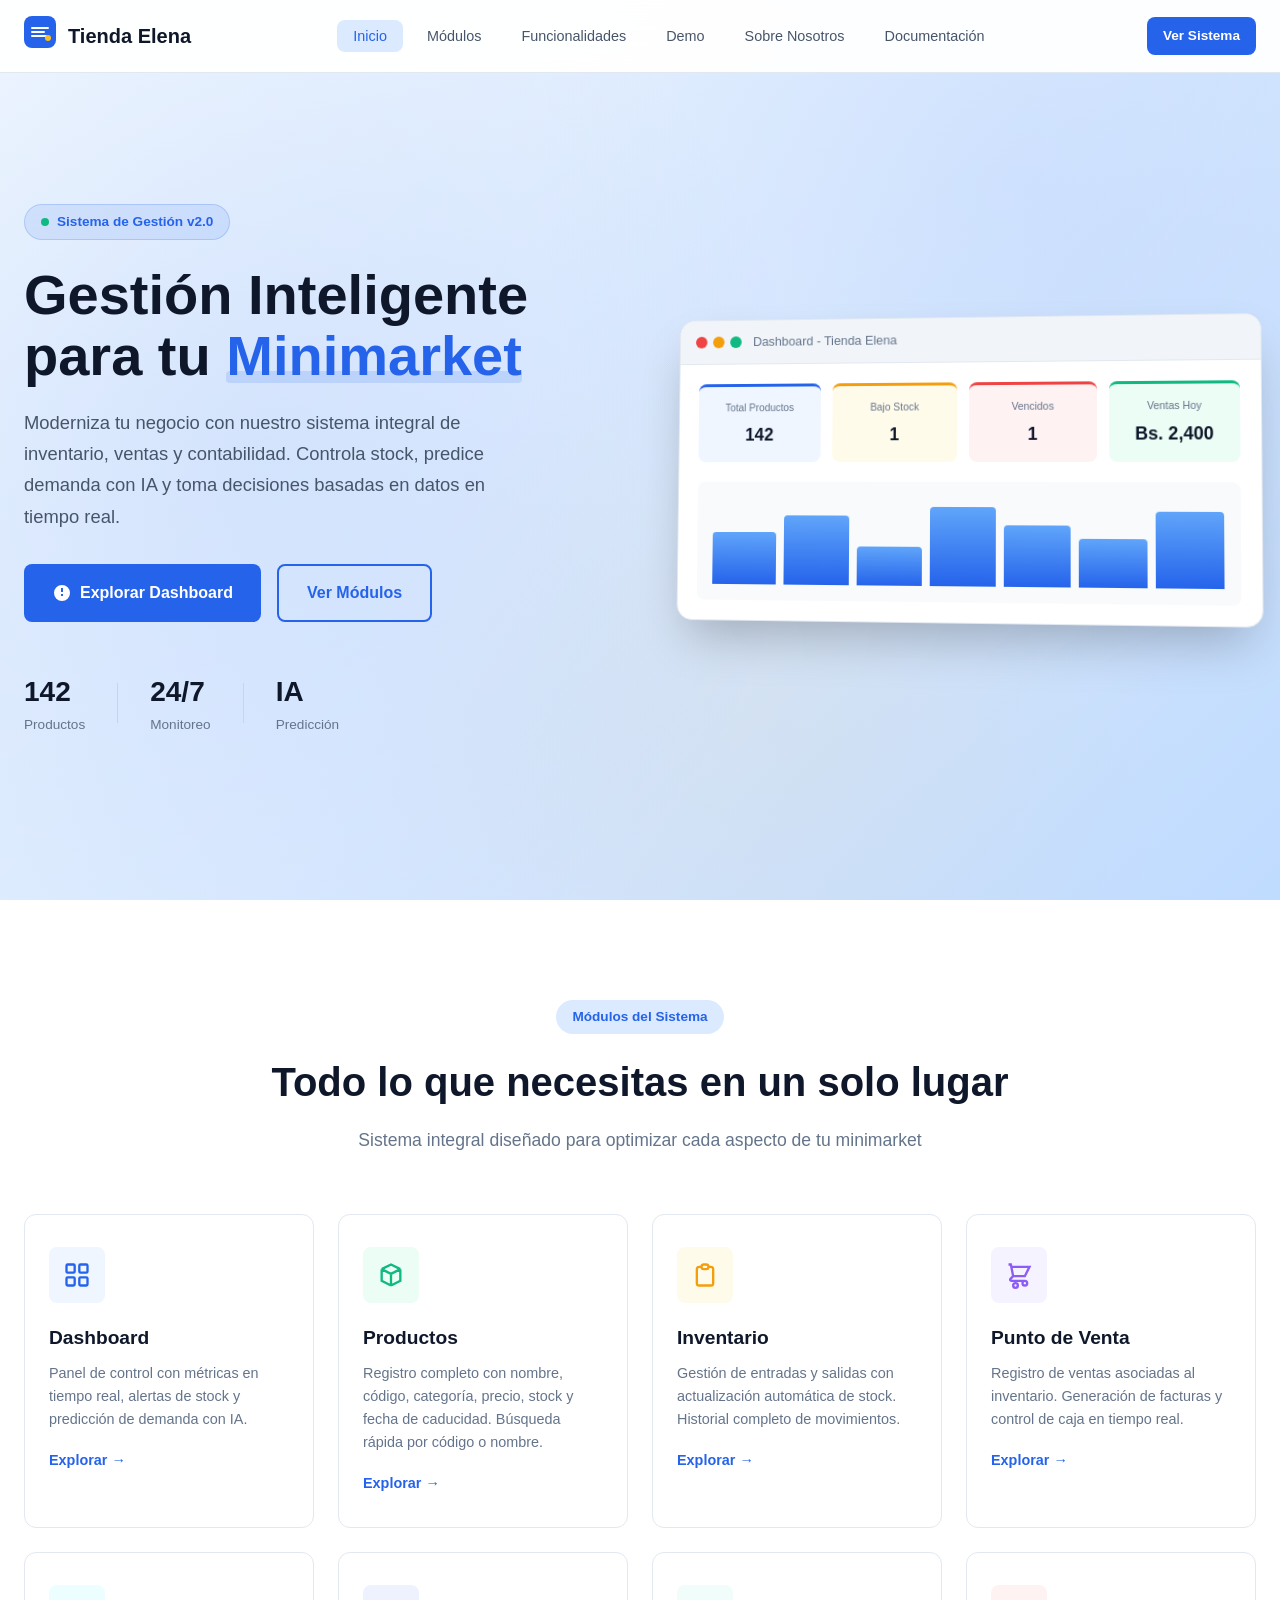
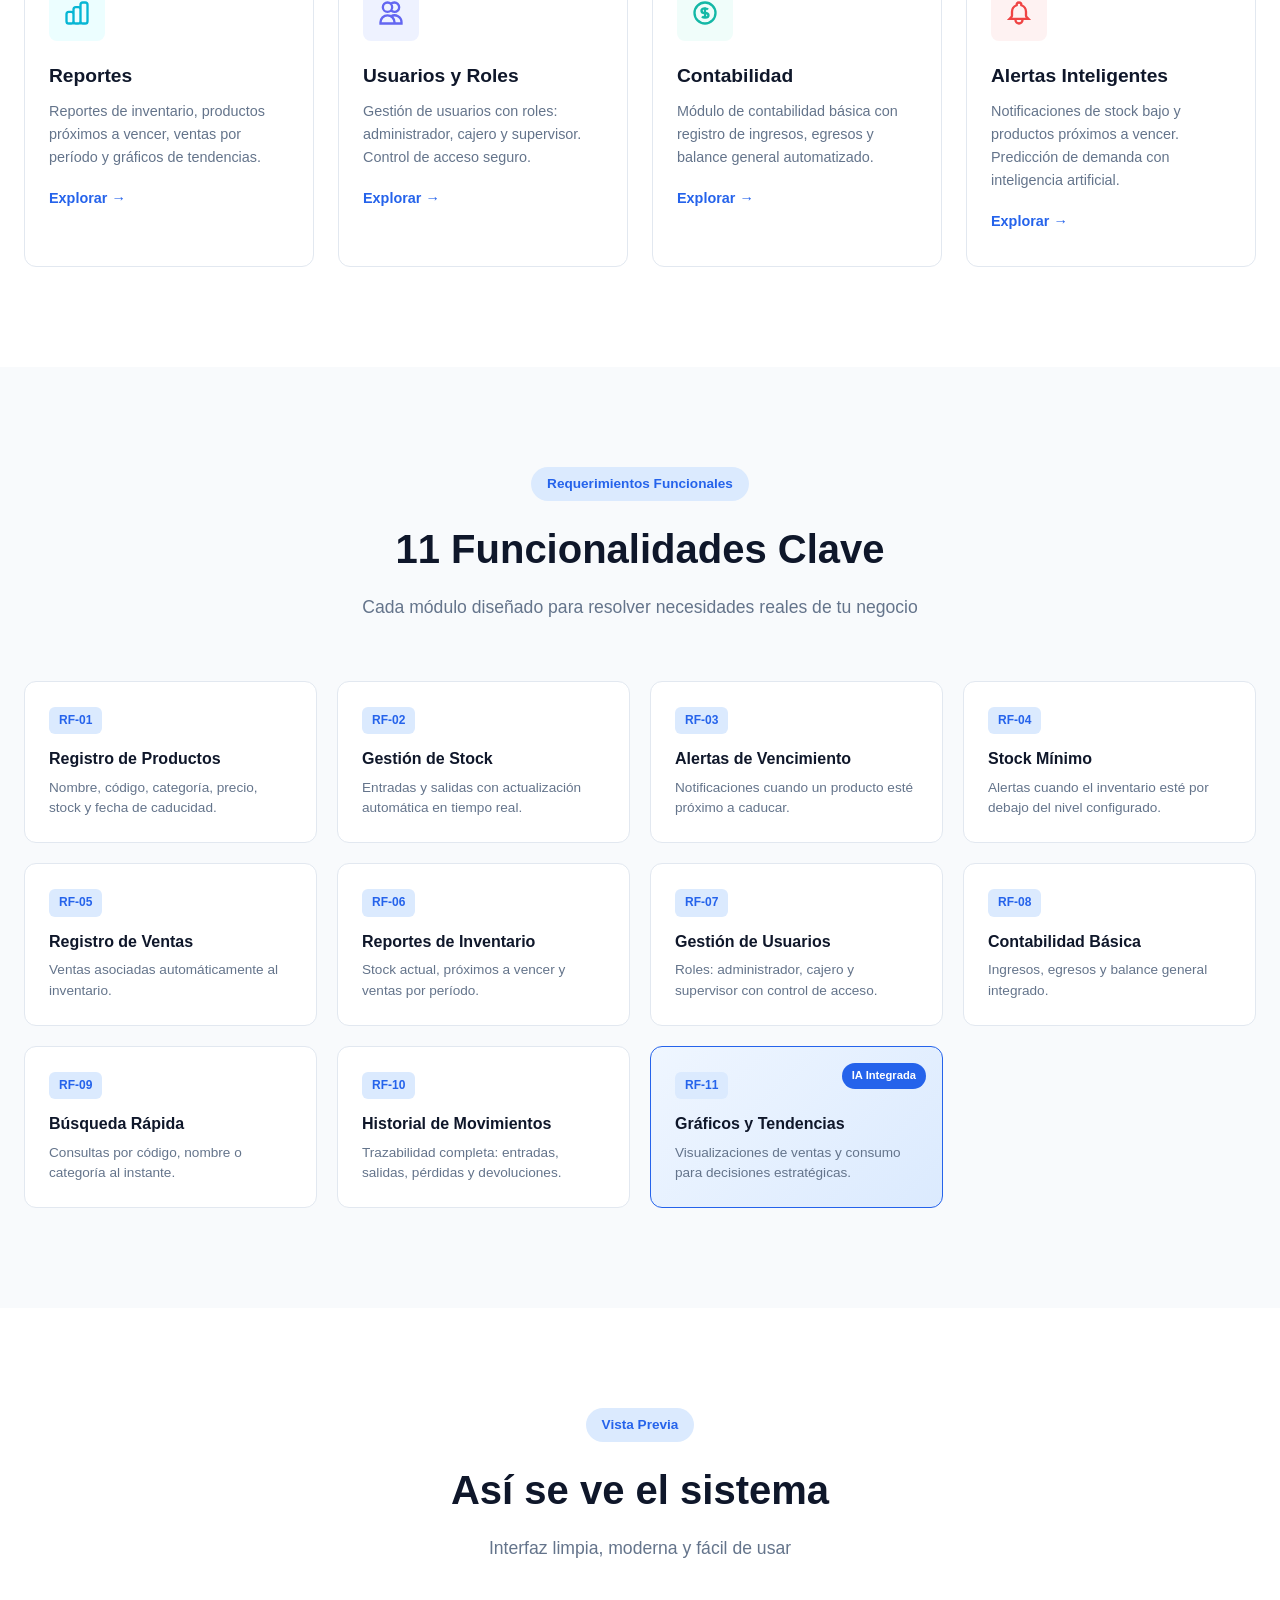
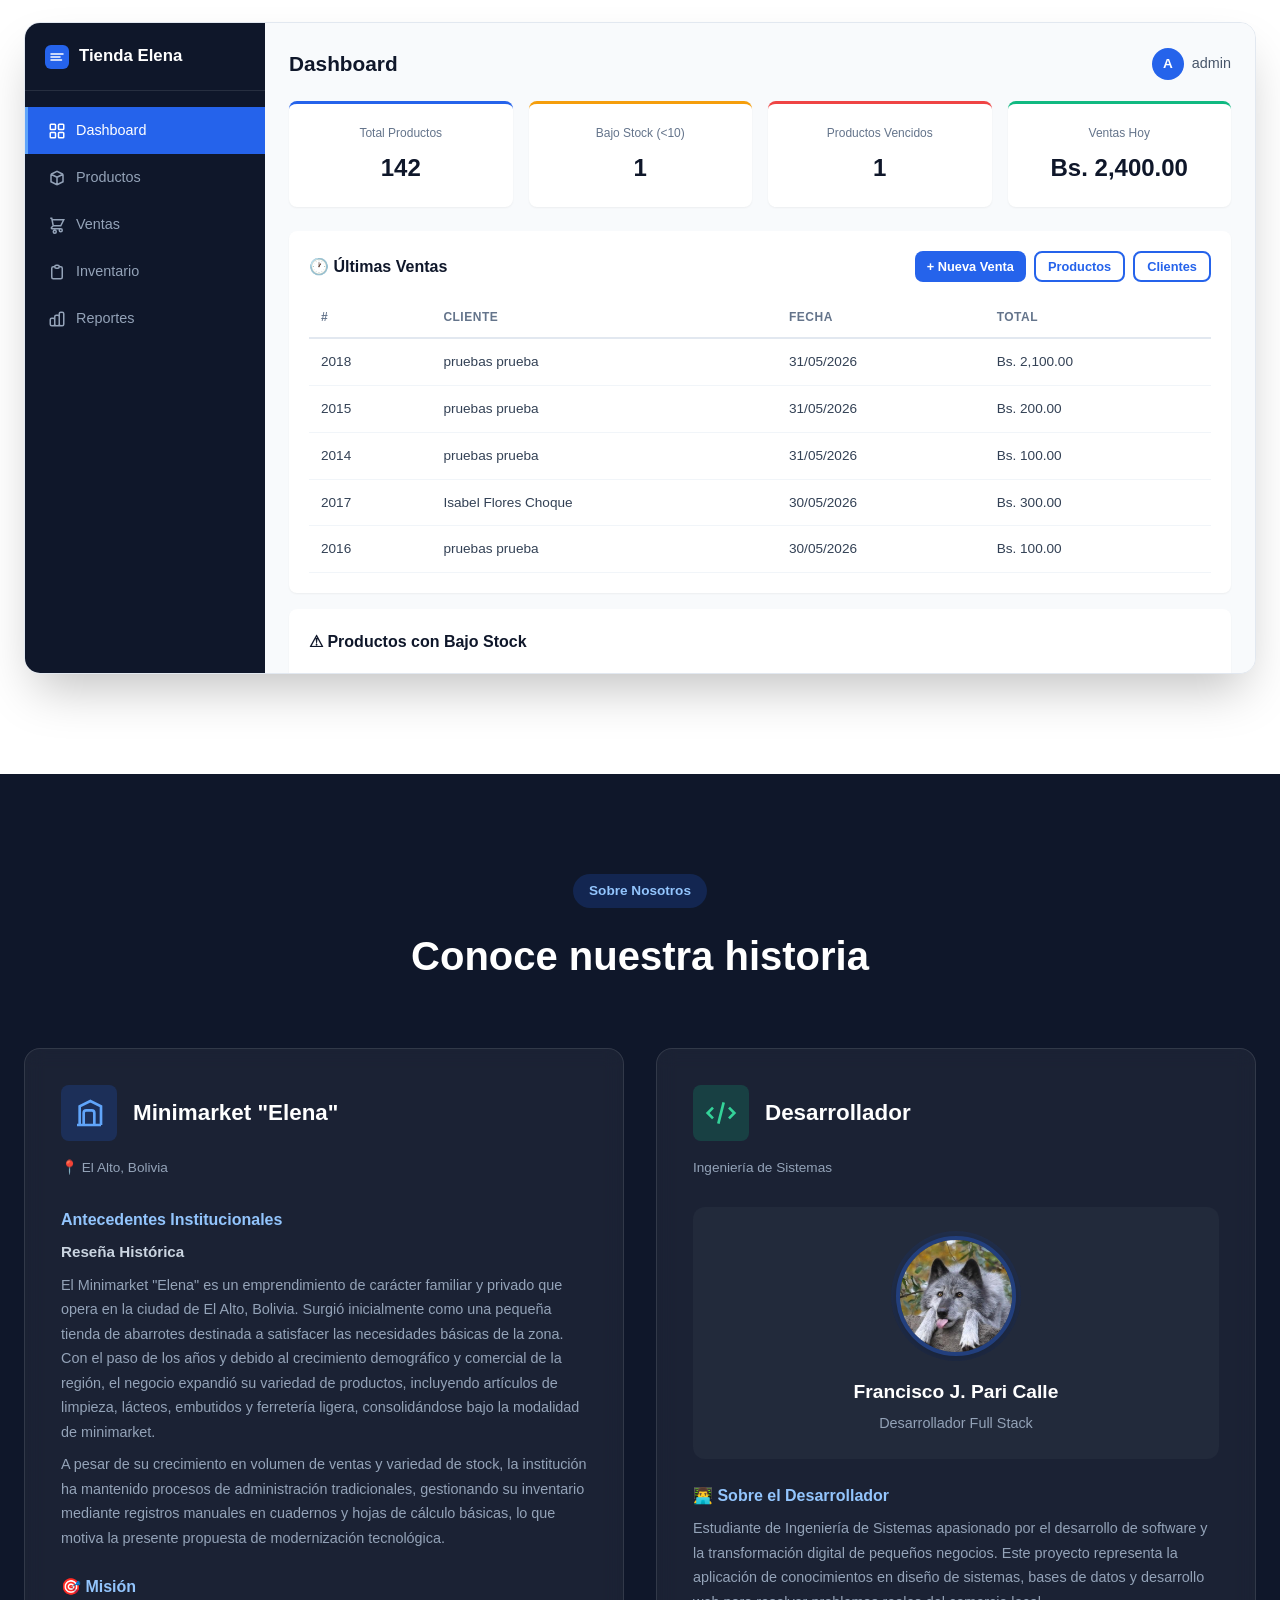
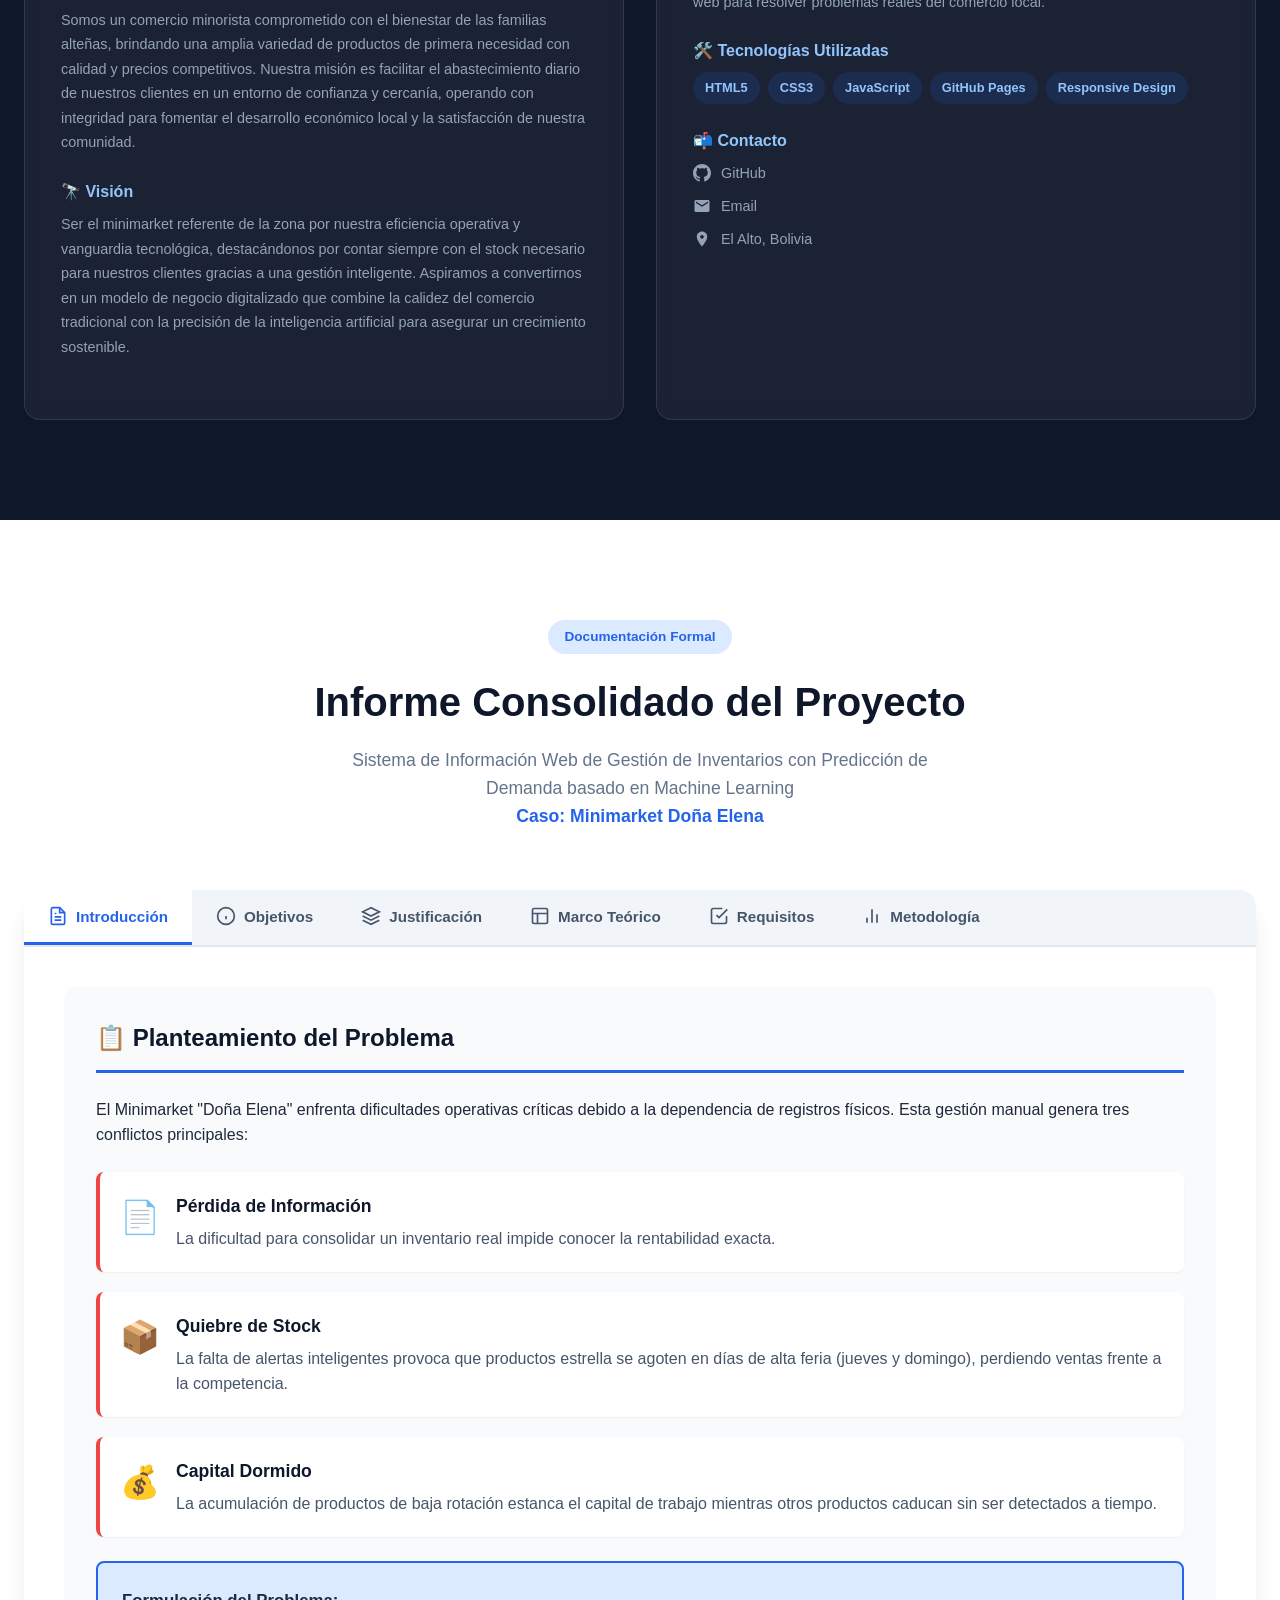
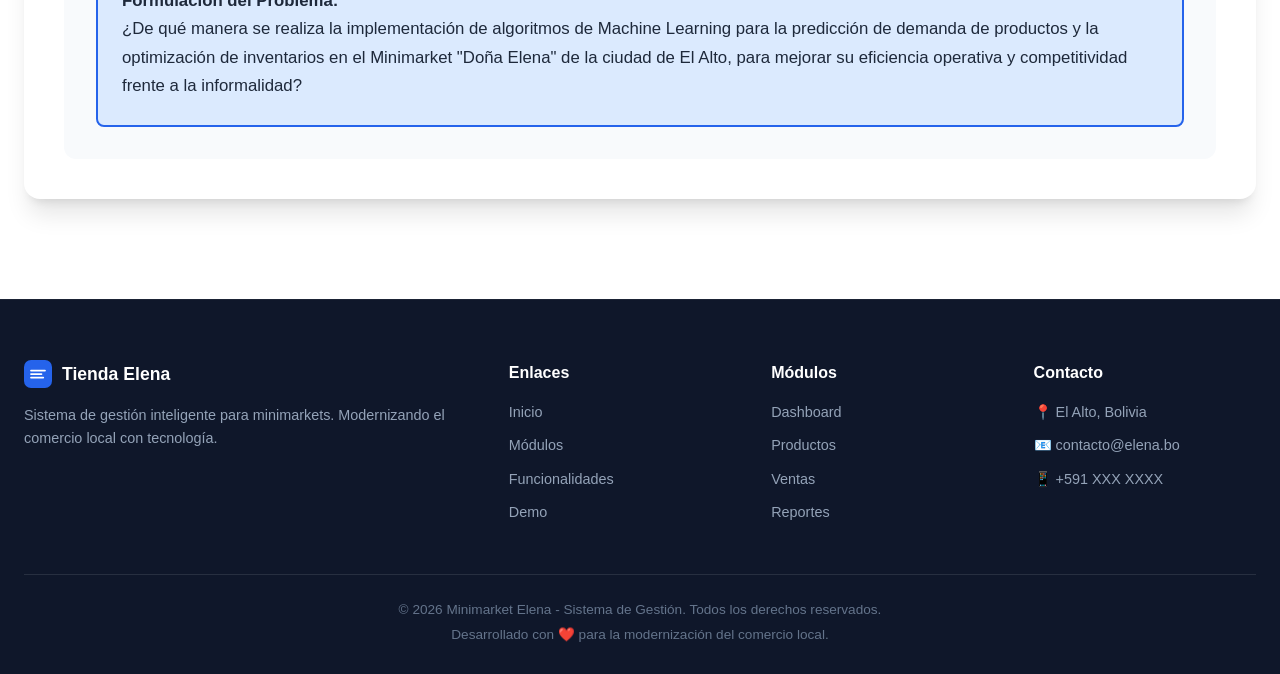
==== commit 678c5af4: "Add 'Documentación' link to navigation menu" ====
--- a/index.html
+++ b/index.html
@@ -29,6 +29,7 @@
         <li><a href="#funcionalidades" class="nav-link">Funcionalidades</a></li>
         <li><a href="#demo" class="nav-link">Demo</a></li>
         <li><a href="#sobre-nosotros" class="nav-link">Sobre Nosotros</a></li>
+        <li><a href="#documentacion" class="nav-link">Documentación</a></li>
       </ul>
       <div class="nav-actions">
         <a href="pages/dashboard.html" class="btn btn-primary btn-sm">Ver Sistema</a>
--- a/css/style.css
+++ b/css/style.css
@@ -1505,4 +1505,406 @@
     box-shadow: 0 8px 24px rgba(0, 0, 0, 0.3);
     display: block;
     margin: 0 auto;
-}+}
+
+/* ============================================
+   DOCUMENTACIÓN SECTION
+   ============================================ */
+
+.docs-tabs-container {
+    background: var(--white);
+    border-radius: var(--radius-lg);
+    box-shadow: var(--shadow-lg);
+    overflow: hidden;
+    margin-top: 40px;
+}
+
+.docs-tabs-nav {
+    display: flex;
+    background: var(--gray-100);
+    border-bottom: 2px solid var(--gray-200);
+    overflow-x: auto;
+    scrollbar-width: thin;
+}
+
+.docs-tabs-nav::-webkit-scrollbar {
+    height: 6px;
+}
+
+.docs-tabs-nav::-webkit-scrollbar-thumb {
+    background: var(--gray-300);
+    border-radius: 3px;
+}
+
+.docs-tab-btn {
+    display: flex;
+    align-items: center;
+    gap: 8px;
+    padding: 16px 24px;
+    background: transparent;
+    border: none;
+    border-bottom: 3px solid transparent;
+    color: var(--gray-600);
+    font-size: 0.95rem;
+    font-weight: 600;
+    cursor: pointer;
+    transition: var(--transition);
+    white-space: nowrap;
+    flex-shrink: 0;
+}
+
+.docs-tab-btn:hover {
+    background: rgba(37, 99, 235, 0.05);
+    color: var(--primary);
+}
+
+.docs-tab-btn.active {
+    color: var(--primary);
+    border-bottom-color: var(--primary);
+    background: var(--white);
+}
+
+.docs-tabs-content {
+    padding: 40px;
+    min-height: 500px;
+}
+
+.docs-tab-panel {
+    display: none;
+    animation: fadeIn 0.4s ease;
+}
+
+.docs-tab-panel.active {
+    display: block;
+}
+
+@keyframes fadeIn {
+    from { opacity: 0; transform: translateY(10px); }
+    to { opacity: 1; transform: translateY(0); }
+}
+
+.docs-card {
+    background: var(--gray-50);
+    border-radius: var(--radius);
+    padding: 32px;
+}
+
+.docs-card h3 {
+    font-size: 1.5rem;
+    font-weight: 700;
+    color: var(--gray-900);
+    margin-bottom: 24px;
+    padding-bottom: 12px;
+    border-bottom: 3px solid var(--primary);
+}
+
+/* Problem List */
+.problem-list {
+    display: flex;
+    flex-direction: column;
+    gap: 20px;
+    margin: 24px 0;
+}
+
+.problem-item {
+    display: flex;
+    gap: 16px;
+    padding: 20px;
+    background: var(--white);
+    border-radius: var(--radius-sm);
+    border-left: 4px solid var(--danger);
+    box-shadow: var(--shadow-sm);
+}
+
+.problem-icon {
+    font-size: 2rem;
+    flex-shrink: 0;
+}
+
+.problem-item h4 {
+    font-size: 1.1rem;
+    font-weight: 700;
+    color: var(--gray-900);
+    margin-bottom: 6px;
+}
+
+.problem-item p {
+    color: var(--gray-600);
+    line-height: 1.6;
+}
+
+.question-box {
+    background: linear-gradient(135deg, var(--primary-light), #dbeafe);
+    border: 2px solid var(--primary);
+    border-radius: var(--radius-sm);
+    padding: 24px;
+    margin-top: 24px;
+    font-size: 1.05rem;
+    color: var(--gray-800);
+    line-height: 1.7;
+}
+
+/* Objectives */
+.objective-main {
+    background: linear-gradient(135deg, var(--primary), var(--indigo));
+    color: var(--white);
+    padding: 24px;
+    border-radius: var(--radius-sm);
+    margin-bottom: 32px;
+    font-size: 1.1rem;
+    line-height: 1.7;
+}
+
+.objectives-grid {
+    display: grid;
+    gap: 16px;
+}
+
+.objective-item {
+    display: flex;
+    gap: 16px;
+    padding: 20px;
+    background: var(--white);
+    border-radius: var(--radius-sm);
+    box-shadow: var(--shadow-sm);
+    transition: var(--transition);
+}
+
+.objective-item:hover {
+    transform: translateX(4px);
+    box-shadow: var(--shadow-md);
+}
+
+.obj-number {
+    background: var(--primary);
+    color: var(--white);
+    width: 40px;
+    height: 40px;
+    border-radius: 50%;
+    display: flex;
+    align-items: center;
+    justify-content: center;
+    font-weight: 800;
+    font-size: 1.1rem;
+    flex-shrink: 0;
+}
+
+.objective-item p {
+    color: var(--gray-700);
+    line-height: 1.6;
+    margin: 0;
+}
+
+/* Justification */
+.justification-grid {
+    display: grid;
+    grid-template-columns: repeat(auto-fit, minmax(280px, 1fr));
+    gap: 24px;
+}
+
+.justification-card {
+    background: var(--white);
+    border-radius: var(--radius);
+    padding: 28px;
+    box-shadow: var(--shadow-md);
+    border-top: 4px solid var(--primary);
+    transition: var(--transition);
+}
+
+.justification-card:hover {
+    transform: translateY(-4px);
+    box-shadow: var(--shadow-lg);
+}
+
+.just-icon {
+    font-size: 3rem;
+    margin-bottom: 16px;
+}
+
+.justification-card h4 {
+    font-size: 1.2rem;
+    font-weight: 700;
+    color: var(--gray-900);
+    margin-bottom: 12px;
+}
+
+.justification-card p {
+    color: var(--gray-600);
+    line-height: 1.7;
+    margin-bottom: 8px;
+}
+
+/* Theory Items */
+.theory-item {
+    margin-bottom: 28px;
+    padding-bottom: 28px;
+    border-bottom: 1px solid var(--gray-200);
+}
+
+.theory-item:last-child {
+    border-bottom: none;
+    margin-bottom: 0;
+    padding-bottom: 0;
+}
+
+.theory-item h4 {
+    font-size: 1.15rem;
+    font-weight: 700;
+    color: var(--primary);
+    margin-bottom: 12px;
+}
+
+.theory-item p {
+    color: var(--gray-700);
+    line-height: 1.7;
+}
+
+/* Requirements */
+.requirements-list {
+    display: grid;
+    gap: 16px;
+}
+
+.req-item {
+    padding: 20px;
+    background: var(--white);
+    border-radius: var(--radius-sm);
+    border-left: 4px solid var(--primary);
+    box-shadow: var(--shadow-sm);
+}
+
+.req-badge {
+    display: inline-block;
+    padding: 4px 12px;
+    background: var(--primary);
+    color: var(--white);
+    border-radius: 50px;
+    font-size: 0.8rem;
+    font-weight: 700;
+    margin-bottom: 8px;
+}
+
+.req-badge.rnf {
+    background: var(--purple);
+}
+
+.req-item p {
+    color: var(--gray-700);
+    line-height: 1.6;
+    margin: 8px 0;
+}
+
+.req-module {
+    display: inline-block;
+    font-size: 0.85rem;
+    color: var(--gray-500);
+    font-weight: 600;
+    background: var(--gray-100);
+    padding: 4px 10px;
+    border-radius: 4px;
+    margin-top: 8px;
+}
+
+/* SOLID Principles */
+.solid-grid {
+    display: grid;
+    grid-template-columns: repeat(auto-fit, minmax(200px, 1fr));
+    gap: 16px;
+}
+
+.solid-item {
+    background: var(--white);
+    padding: 20px;
+    border-radius: var(--radius-sm);
+    text-align: center;
+    box-shadow: var(--shadow-sm);
+}
+
+.solid-letter {
+    display: block;
+    width: 48px;
+    height: 48px;
+    background: linear-gradient(135deg, var(--primary), var(--indigo));
+    color: var(--white);
+    border-radius: 50%;
+    display: flex;
+    align-items: center;
+    justify-content: center;
+    font-size: 1.5rem;
+    font-weight: 800;
+    margin: 0 auto 12px;
+}
+
+.solid-item h4 {
+    font-size: 0.95rem;
+    font-weight: 700;
+    color: var(--gray-900);
+    margin-bottom: 8px;
+}
+
+.solid-item p {
+    font-size: 0.85rem;
+    color: var(--gray-600);
+    line-height: 1.5;
+}
+
+/* Architecture Layers */
+.architecture-layers {
+    display: flex;
+    flex-direction: column;
+    gap: 16px;
+}
+
+.layer {
+    display: flex;
+    gap: 16px;
+    padding: 20px;
+    background: var(--white);
+    border-radius: var(--radius-sm);
+    box-shadow: var(--shadow-sm);
+    align-items: center;
+}
+
+.layer-icon {
+    font-size: 2.5rem;
+    flex-shrink: 0;
+}
+
+.layer-content h4 {
+    font-size: 1.1rem;
+    font-weight: 700;
+    color: var(--gray-900);
+    margin-bottom: 4px;
+}
+
+.layer-content p {
+    color: var(--gray-600);
+    font-size: 0.9rem;
+}
+
+/* Responsive */
+@media (max-width: 768px) {
+    .docs-tabs-content {
+        padding: 24px;
+    }
+    
+    .docs-card {
+        padding: 20px;
+    }
+    
+    .docs-tab-btn {
+        padding: 12px 16px;
+        font-size: 0.85rem;
+    }
+    
+    .problem-item,
+    .objective-item,
+    .layer {
+        flex-direction: column;
+        text-align: center;
+    }
+    
+    .solid-grid {
+        grid-template-columns: 1fr;
+    }
+}
